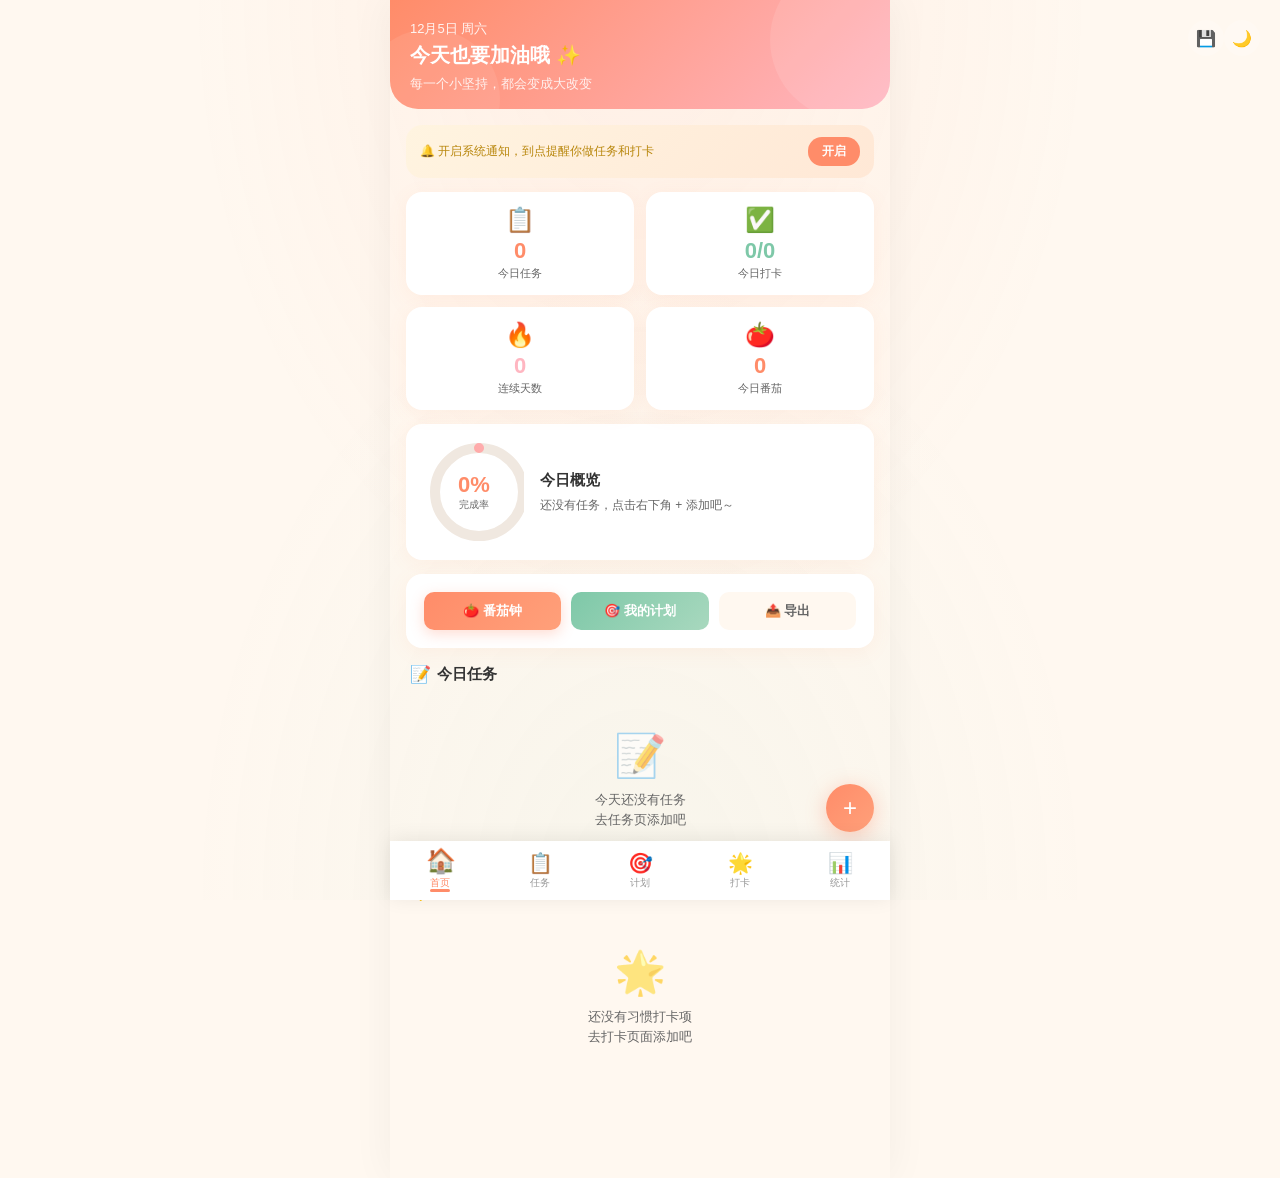
==== checkin/index.html @ 662415e3 "feat+fix: ?????????+showNotification????" ====
<!DOCTYPE html>
<html lang="zh-CN">
<head>
<meta charset="UTF-8">
<meta name="viewport" content="width=device-width, initial-scale=1.0, maximum-scale=1.0, user-scalable=no">
<meta name="apple-mobile-web-app-capable" content="yes">
<meta name="apple-mobile-web-app-status-bar-style" content="default">
<meta name="apple-mobile-web-app-title" content="每日打卡">
<title>每日打卡 · 遇见更好的自己</title>
<link rel="apple-touch-icon" href="[data-uri]">
<link rel="icon" type="image/png" href="[data-uri]">
<style>
:root{
  --bg:#FFF8F0;--bg-card:#FFFFFF;--primary:#FF8C69;--primary-light:#FFD4C4;
  --mint:#7EC8A8;--mint-light:#C8E6D4;--pink:#FFB6C1;--pink-light:#FFE4E8;
  --yellow:#FFD93D;--text:#333333;--text-light:#666666;--text-lighter:#999999;
  --border:#F0E8E0;--shadow:0 4px 20px rgba(255,140,105,0.08);
  --shadow-hover:0 8px 30px rgba(255,140,105,0.15);
  --radius:16px;--radius-sm:10px;--header-grad:linear-gradient(135deg,#FF8C69 0%,#FFB6C1 100%);
  --fab-grad:linear-gradient(135deg,#FF8C69 0%,#FFA07A 100%);
  --bg-overlay:rgba(0,0,0,0.4);
}
body.dark{
  --bg:#1A1A2E;--bg-card:#252540;--primary:#FF8C69;--primary-light:#5A3A2E;
  --mint:#7EC8A8;--mint-light:#2A4A3A;--pink:#FFB6C1;--pink-light:#4A2A35;
  --text:#E8E8F0;--text-light:#B0B0D0;--text-lighter:#8080A0;
  --border:#333355;--shadow:0 4px 20px rgba(0,0,0,0.3);
  --shadow-hover:0 8px 30px rgba(0,0,0,0.5);
  --header-grad:linear-gradient(135deg,#3D2B56 0%,#5C3D7A 100%);
  --fab-grad:linear-gradient(135deg,#FF8C69 0%,#E8654A 100%);
  --bg-overlay:rgba(0,0,0,0.6);
}
*{margin:0;padding:0;box-sizing:border-box;-webkit-tap-highlight-color:transparent}
html{scroll-behavior:smooth}
body{font-family:-apple-system,BlinkMacSystemFont,'Segoe UI','PingFang SC','Hiragino Sans GB','Microsoft YaHei',sans-serif;background:var(--bg);color:var(--text);min-height:100vh;padding-bottom:80px;overflow-x:hidden;transition:background .5s,color .5s}
body::before{content:'';position:fixed;top:0;left:0;right:0;bottom:0;background:radial-gradient(ellipse at top,rgba(255,140,105,0.08) 0%,transparent 50%),radial-gradient(ellipse at bottom,rgba(126,200,168,0.06) 0%,transparent 50%);pointer-events:none;z-index:0;transition:opacity .5s}
body.dark::before{opacity:0.3}
.header{padding:20px 20px 16px;background:var(--header-grad);color:white;border-radius:0 0 28px 28px;position:relative;overflow:hidden;transition:background .5s}
.header::before{content:'';position:absolute;top:-40px;right:-40px;width:160px;height:160px;background:rgba(255,255,255,0.1);border-radius:50%;animation:float 6s ease-in-out infinite}
.header::after{content:'';position:absolute;bottom:-60px;left:-30px;width:140px;height:140px;background:rgba(255,255,255,0.08);border-radius:50%;animation:float 8s ease-in-out infinite reverse}
@keyframes float{0%,100%{transform:translate(0,0)}50%{transform:translate(10px,-10px)}}
.header-date{font-size:13px;opacity:0.9;margin-bottom:4px;position:relative;z-index:1}
.header-title{font-size:20px;font-weight:700;margin-bottom:6px;position:relative;z-index:1;animation:slideInDown .5s ease}
.header-subtitle{font-size:13px;opacity:0.85;position:relative;z-index:1}
@keyframes slideInDown{from{opacity:0;transform:translateY(-10px)}to{opacity:1;transform:translateY(0)}}
.page{display:none;padding:16px;position:relative;z-index:1}
.page.active{display:block;animation:pageIn .4s cubic-bezier(0.34,1.56,0.64,1)}
@keyframes pageIn{from{opacity:0;transform:translateX(20px) scale(0.98)}to{opacity:1;transform:translateX(0) scale(1)}}
.card{background:var(--bg-card);border-radius:var(--radius);padding:18px;box-shadow:var(--shadow);margin-bottom:14px;transition:transform .3s cubic-bezier(0.34,1.56,0.64,1),box-shadow .3s,background .5s;animation:cardIn .5s ease backwards}
.card:hover{transform:translateY(-2px);box-shadow:var(--shadow-hover)}
@keyframes cardIn{from{opacity:0;transform:translateY(20px)}to{opacity:1;transform:translateY(0)}}
.stats-grid{display:grid;grid-template-columns:1fr 1fr;gap:12px;margin-bottom:14px}
.stat-card{background:var(--bg-card);border-radius:var(--radius);padding:14px;box-shadow:var(--shadow);text-align:center;transition:transform .3s cubic-bezier(0.34,1.56,0.64,1),background .5s;animation:cardIn .5s ease backwards;cursor:pointer}
.stat-card:nth-child(1){animation-delay:.05s}.stat-card:nth-child(2){animation-delay:.1s}
.stat-card:nth-child(3){animation-delay:.15s}.stat-card:nth-child(4){animation-delay:.2s}
.stat-card:active{transform:scale(0.95)}
.stat-card .icon{font-size:24px;margin-bottom:4px;animation:bounceIn .6s ease}
@keyframes bounceIn{0%{transform:scale(0)}50%{transform:scale(1.2)}100%{transform:scale(1)}}
.stat-card .value{font-size:22px;font-weight:700;color:var(--primary);font-variant-numeric:tabular-nums}
.stat-card .label{font-size:11px;color:var(--text-light);margin-top:2px}
.stat-card.mint .value{color:var(--mint)}
.stat-card.pink .value{color:var(--pink)}
.progress-section{display:flex;align-items:center;gap:16px}
.ring-container{position:relative;width:100px;height:100px;flex-shrink:0}
.ring-container svg{transform:rotate(-90deg)}
.ring-bg{fill:none;stroke:var(--border);stroke-width:10}
.ring-fill{fill:none;stroke:url(#ringGradient);stroke-width:10;stroke-linecap:round;transition:stroke-dashoffset 1s cubic-bezier(0.34,1.56,0.64,1)}
.ring-text{position:absolute;top:50%;left:50%;transform:translate(-50%,-50%);text-align:center}
.ring-text .pct{font-size:22px;font-weight:700;color:var(--primary);font-variant-numeric:tabular-nums}
.ring-text .pct-label{font-size:10px;color:var(--text-light)}
.progress-info h3{font-size:15px;margin-bottom:6px}
.progress-info p{font-size:12px;color:var(--text-light);line-height:1.5}
.section-title{font-size:15px;font-weight:600;margin:16px 4px 10px;display:flex;align-items:center;gap:6px;animation:slideInLeft .4s ease}
@keyframes slideInLeft{from{opacity:0;transform:translateX(-15px)}to{opacity:1;transform:translateX(0)}}
.section-title .emoji{font-size:17px}
.task-item{display:flex;align-items:center;gap:10px;padding:12px;background:var(--bg-card);border-radius:var(--radius-sm);margin-bottom:8px;box-shadow:0 2px 10px rgba(0,0,0,0.03);transition:transform .3s cubic-bezier(0.34,1.56,0.64,1),opacity .3s,background .5s;animation:taskIn .4s ease backwards;position:relative;overflow:hidden;touch-action:pan-y}
@keyframes taskIn{from{opacity:0;transform:translateX(-20px)}to{opacity:1;transform:translateX(0)}}
.task-item:active{transform:scale(0.98)}
.task-item.completed{opacity:0.55}
.task-item.completed .task-name{text-decoration:line-through}
.task-item.swiping{transition:none}
.checkbox{width:22px;height:22px;border:2px solid var(--text-lighter);border-radius:50%;flex-shrink:0;display:flex;align-items:center;justify-content:center;cursor:pointer;transition:all .3s cubic-bezier(0.34,1.56,0.64,1)}
.checkbox.checked{background:var(--mint);border-color:var(--mint);animation:pop .4s cubic-bezier(0.34,1.56,0.64,1)}
.checkbox.checked::after{content:'✓';color:white;font-size:13px;font-weight:700}
@keyframes pop{0%{transform:scale(1)}50%{transform:scale(1.4)}100%{transform:scale(1)}}
.task-content{flex:1;min-width:0}
.task-name{font-size:13px;font-weight:500;margin-bottom:2px;word-break:break-all}
.task-meta{font-size:10px;color:var(--text-light);display:flex;gap:6px;align-items:center;flex-wrap:wrap}
.priority-tag{font-size:9px;padding:1px 5px;border-radius:4px;font-weight:600}
.priority-high{background:#FFE4E4;color:#E74C3C}.priority-mid{background:#FFF4E0;color:#F39C12}.priority-low{background:#E8F5E9;color:#27AE60}
.task-actions{display:flex;gap:4px;flex-shrink:0}
.task-btn{width:28px;height:28px;border:none;background:transparent;color:var(--text-lighter);font-size:14px;cursor:pointer;border-radius:50%;display:flex;align-items:center;justify-content:center;transition:all .2s}
.task-btn:active{background:var(--primary-light);color:var(--primary);transform:scale(0.9)}
.task-btn.timer-active{color:var(--primary);animation:pulse 1s infinite}
@keyframes pulse{0%,100%{opacity:1;transform:scale(1)}50%{opacity:.6;transform:scale(1.1)}}
.habit-grid{display:grid;grid-template-columns:repeat(2,1fr);gap:10px}
.habit-card{background:var(--bg-card);border-radius:var(--radius);padding:14px 10px;text-align:center;box-shadow:var(--shadow);cursor:pointer;transition:all .3s cubic-bezier(0.34,1.56,0.64,1);position:relative;animation:cardIn .4s ease backwards;overflow:hidden}
.habit-card:active{transform:scale(0.94)}
.habit-card.checked{background:linear-gradient(135deg,var(--mint-light) 0%,rgba(232,248,240,0.5) 100%)}
.habit-card.checked .habit-icon{animation:bounce .5s cubic-bezier(0.34,1.56,0.64,1)}
@keyframes bounce{0%,100%{transform:translateY(0)}50%{transform:translateY(-8px)}}
.habit-icon{font-size:28px;margin-bottom:4px;transition:transform .3s}
.habit-name{font-size:12px;font-weight:600;margin-bottom:3px}
.habit-streak{font-size:10px;color:var(--mint);font-weight:600}
.habit-streak.fire{color:#FF6B35}
.habit-delete-btn{position:absolute;top:5px;right:5px;width:18px;height:18px;border:none;background:rgba(0,0,0,0.05);color:var(--text-light);font-size:11px;border-radius:50%;cursor:pointer;display:flex;align-items:center;justify-content:center;opacity:0;transition:opacity .2s}
.habit-card:active .habit-delete-btn{opacity:1}
.empty-state{text-align:center;padding:36px 16px;color:var(--text-light);animation:fadeIn .5s ease}
@keyframes fadeIn{from{opacity:0}to{opacity:1}}
.empty-state .emoji{font-size:42px;margin-bottom:10px;opacity:.6;animation:float 3s ease-in-out infinite}
.empty-state p{font-size:13px;line-height:1.5}
.bottom-nav{position:fixed;bottom:0;left:0;right:0;background:var(--bg-card);backdrop-filter:blur(20px);-webkit-backdrop-filter:blur(20px);display:flex;justify-content:space-around;padding:6px 0 calc(6px + env(safe-area-inset-bottom));box-shadow:0 -2px 20px rgba(0,0,0,0.08);z-index:100;transition:background .5s}
.nav-item{display:flex;flex-direction:column;align-items:center;gap:1px;padding:4px 8px;cursor:pointer;color:var(--text-lighter);transition:all .3s cubic-bezier(0.34,1.56,0.64,1);border:none;background:transparent;font-size:10px;position:relative}
.nav-item .nav-icon{font-size:20px;transition:transform .3s}
.nav-item.active{color:var(--primary)}
.nav-item.active .nav-icon{transform:scale(1.2) translateY(-2px)}
.nav-item.active::after{content:'';position:absolute;bottom:2px;left:50%;transform:translateX(-50%);width:20px;height:3px;background:var(--primary);border-radius:2px;animation:navIndicator .3s cubic-bezier(0.34,1.56,0.64,1)}
@keyframes navIndicator{from{width:0;opacity:0}to{width:20px;opacity:1}}
.fab{position:fixed;bottom:calc(68px + env(safe-area-inset-bottom));right:16px;width:48px;height:48px;border-radius:50%;background:var(--fab-grad);color:white;border:none;font-size:24px;box-shadow:0 4px 20px rgba(255,140,105,0.4);cursor:pointer;z-index:99;display:flex;align-items:center;justify-content:center;transition:transform .3s cubic-bezier(0.34,1.56,0.64,1);animation:fabIn .5s cubic-bezier(0.34,1.56,0.64,1)}
@keyframes fabIn{from{opacity:0;transform:scale(0) rotate(-180deg)}to{opacity:1;transform:scale(1) rotate(0)}}
.fab:active{transform:scale(0.9) rotate(90deg)}
.fab.spin{animation:spin .6s ease}
@keyframes spin{from{transform:rotate(0)}to{transform:rotate(360deg)}}
.modal-overlay{position:fixed;top:0;left:0;right:0;bottom:0;background:var(--bg-overlay);backdrop-filter:blur(4px);-webkit-backdrop-filter:blur(4px);z-index:500;display:none;align-items:flex-end;justify-content:center;opacity:0;transition:opacity .3s}
.modal-overlay.show{display:flex;opacity:1}
.modal{background:var(--bg-card);border-radius:24px 24px 0 0;width:100%;max-width:500px;padding:20px 16px calc(16px + env(safe-area-inset-bottom));transform:translateY(100%);transition:transform .4s cubic-bezier(0.34,1.56,0.64,1);max-height:88vh;overflow-y:auto}
.modal-overlay.show .modal{transform:translateY(0)}
.modal-handle{width:36px;height:4px;background:var(--text-lighter);border-radius:2px;margin:0 auto 14px}
.modal h2{font-size:17px;margin-bottom:14px;text-align:center}
.form-group{margin-bottom:12px}
.form-group label{display:block;font-size:12px;font-weight:600;margin-bottom:5px;color:var(--text)}
.form-group input,.form-group textarea,.form-group select{width:100%;padding:10px 12px;border:1.5px solid var(--border);border-radius:var(--radius-sm);font-size:13px;font-family:inherit;background:var(--bg);color:var(--text);outline:none;transition:border-color .3s,box-shadow .3s}
.form-group input:focus,.form-group textarea:focus{border-color:var(--primary);box-shadow:0 0 0 3px rgba(255,140,105,0.15)}
.form-group textarea{resize:none;min-height:50px}
.priority-selector{display:flex;gap:6px}
.priority-option{flex:1;padding:8px;text-align:center;border:1.5px solid var(--border);border-radius:var(--radius-sm);font-size:12px;cursor:pointer;background:var(--bg);transition:all .3s}
.priority-option.selected{border-color:currentColor;font-weight:600;transform:scale(1.02)}
.priority-option.high.selected{background:#FFE4E4;color:#E74C3C}.priority-option.mid.selected{background:#FFF4E0;color:#F39C12}.priority-option.low.selected{background:#E8F5E9;color:#27AE60}
.emoji-picker{display:flex;flex-wrap:wrap;gap:5px}
.emoji-option{width:34px;height:34px;display:flex;align-items:center;justify-content:center;font-size:18px;border:1.5px solid var(--border);border-radius:var(--radius-sm);cursor:pointer;background:var(--bg);transition:all .2s}
.emoji-option.selected{border-color:var(--primary);background:var(--primary-light);transform:scale(1.15)}
.btn-group{display:flex;gap:8px;margin-top:16px}
.btn{flex:1;padding:12px;border:none;border-radius:var(--radius-sm);font-size:14px;font-weight:600;cursor:pointer;font-family:inherit;transition:all .3s cubic-bezier(0.34,1.56,0.64,1)}
.btn-primary{background:var(--fab-grad);color:white;box-shadow:0 4px 14px rgba(255,140,105,0.3)}
.btn-primary:active{transform:scale(0.96)}
.btn-secondary{background:var(--bg);color:var(--text-light)}
.btn-mint{background:linear-gradient(135deg,var(--mint) 0%,#A8D8BE 100%);color:white}
.chart-card{margin-bottom:12px}
.chart-title{font-size:13px;font-weight:600;margin-bottom:12px}
.bar-chart{display:flex;align-items:flex-end;justify-content:space-between;height:120px;gap:4px;padding:0 2px}
.bar-item{flex:1;display:flex;flex-direction:column;align-items:center;gap:4px;height:100%;justify-content:flex-end}
.bar{width:100%;max-width:24px;background:linear-gradient(180deg,var(--primary) 0%,var(--primary-light) 100%);border-radius:5px 5px 0 0;transition:height .8s cubic-bezier(0.34,1.56,0.64,1);min-height:3px}
.bar.mint{background:linear-gradient(180deg,var(--mint) 0%,var(--mint-light) 100%)}
.bar-value{font-size:9px;color:var(--text-light);font-weight:600}
.bar-label{font-size:9px;color:var(--text-light)}
.heatmap{display:grid;grid-template-columns:repeat(7,1fr);gap:3px}
.heatmap-cell{aspect-ratio:1;border-radius:3px;background:var(--border);transition:transform .2s}
.heatmap-cell:hover{transform:scale(1.2)}
.heatmap-cell.level-1{background:var(--primary-light)}.heatmap-cell.level-2{background:#FFB89C}.heatmap-cell.level-3{background:var(--primary)}.heatmap-cell.level-4{background:#E66B45}
.tab-switcher{display:flex;background:var(--bg);border-radius:var(--radius-sm);padding:3px;margin-bottom:12px}
.tab-btn{flex:1;padding:7px;border:none;background:transparent;font-size:12px;font-weight:600;color:var(--text-light);cursor:pointer;border-radius:7px;font-family:inherit;transition:all .3s}
.tab-btn.active{background:var(--bg-card);color:var(--primary);box-shadow:0 2px 8px rgba(0,0,0,0.06);transform:scale(1.02)}
.celebration{position:fixed;top:50%;left:50%;transform:translate(-50%,-50%);font-size:80px;z-index:300;pointer-events:none;animation:celebrate 1.2s cubic-bezier(0.34,1.56,0.64,1)}
@keyframes celebrate{0%{opacity:0;transform:translate(-50%,-50%) scale(0.3) rotate(-20deg)}30%{opacity:1;transform:translate(-50%,-50%) scale(1.3) rotate(10deg)}60%{transform:translate(-50%,-50%) scale(1) rotate(-5deg)}100%{opacity:0;transform:translate(-50%,-80%) scale(0.8)}}
.confetti{position:fixed;width:10px;height:10px;z-index:299;pointer-events:none;animation:confettiFall 1.5s ease-out forwards}
@keyframes confettiFall{0%{opacity:1;transform:translateY(0) rotate(0)}100%{opacity:0;transform:translateY(100vh) rotate(720deg)}}
.date-nav{display:flex;align-items:center;justify-content:space-between;margin-bottom:12px}
.date-nav button{width:32px;height:32px;border:none;background:var(--bg-card);border-radius:50%;font-size:16px;cursor:pointer;box-shadow:var(--shadow);display:flex;align-items:center;justify-content:center;color:var(--text);transition:transform .2s}
.date-nav button:active{transform:scale(0.9)}
.date-nav .current-date{font-size:14px;font-weight:600;cursor:pointer;padding:7px 14px;background:var(--bg-card);border-radius:18px;box-shadow:var(--shadow);transition:transform .2s}
.date-nav .current-date:active{transform:scale(0.95)}
.plan-card{background:var(--bg-card);border-radius:var(--radius);padding:14px;box-shadow:var(--shadow);margin-bottom:10px;position:relative;overflow:hidden;transition:transform .3s,background .5s;animation:cardIn .4s ease backwards}
.plan-card:active{transform:scale(0.98)}
.plan-card::before{content:'';position:absolute;top:0;left:0;width:4px;height:100%;background:var(--primary)}
.plan-card.weekly::before{background:var(--mint)}.plan-card.monthly::before{background:var(--pink)}
.plan-card.completed{opacity:.85;background:linear-gradient(135deg,#F0F9F0,#E8F5E9)}
.plan-card.completed::before{background:#7EC8A8}
.plan-card.completed .plan-title{color:#2E7D32}
.plan-header{display:flex;justify-content:space-between;align-items:flex-start;margin-bottom:8px}
.plan-title{font-size:14px;font-weight:600;flex:1}
.plan-type-tag{font-size:10px;padding:2px 8px;border-radius:10px;font-weight:600;flex-shrink:0;margin-left:8px}
.plan-type-tag.weekly{background:var(--mint-light);color:var(--mint)}.plan-type-tag.monthly{background:var(--pink-light);color:#E88A9A}
.plan-progress-bar{height:8px;background:var(--border);border-radius:4px;overflow:hidden;margin:6px 0}
.plan-progress-fill{height:100%;border-radius:4px;transition:width 1s cubic-bezier(0.34,1.56,0.64,1)}
.plan-progress-fill.weekly{background:linear-gradient(90deg,var(--mint),#A8D8BE)}.plan-progress-fill.monthly{background:linear-gradient(90deg,var(--pink),#FFC8D4)}.plan-progress-fill.pomo{background:linear-gradient(90deg,var(--primary),var(--primary-light))}
.plan-meta{display:flex;justify-content:space-between;font-size:11px;color:var(--text-light);margin-top:4px;flex-wrap:wrap;gap:4px}
.plan-status{font-size:11px;font-weight:600;padding:2px 8px;border-radius:8px}
.plan-status.on-track{background:#E8F5E9;color:#27AE60}.plan-status.behind{background:#FFF4E0;color:#F39C12}.plan-status.urgent{background:#FFE4E4;color:#E74C3C}.plan-status.done{background:var(--mint-light);color:var(--mint)}
.plan-delete{position:absolute;top:10px;right:10px;width:22px;height:22px;border:none;background:transparent;color:var(--text-lighter);font-size:16px;cursor:pointer;border-radius:50%}
.pomodoro-overlay{position:fixed;top:0;left:0;right:0;bottom:0;z-index:250;display:none;flex-direction:column;overflow-y:auto;animation:fadeIn .3s;background:var(--bg)}
.pomodoro-overlay.show{display:flex}
.pomodoro-overlay.immersive{background:#0a0a1a !important}
.pomodoro-overlay.immersive .pomo-body,.pomodoro-overlay.immersive .pomo-controls{display:none !important}
.pomodoro-overlay.immersive .pomo-header{flex:1;display:flex;flex-direction:column;align-items:center;justify-content:center;border-radius:0}
.pomodoro-overlay.immersive .pomo-timer{font-size:120px;animation:breathe 4s ease-in-out infinite}
@keyframes breathe{0%,100%{text-shadow:0 0 20px rgba(255,255,255,0.3)}50%{text-shadow:0 0 60px rgba(255,255,255,0.6)}}
.pomo-header{padding:20px;text-align:center;color:white;position:relative;transition:background .5s;background:linear-gradient(135deg,#FF8C69 0%,#FFB6C1 100%)}
.pomo-header.focus{background:linear-gradient(135deg,#FF8C69 0%,#FF6B6B 100%)}
.pomo-header.short_break{background:linear-gradient(135deg,#7EC8A8 0%,#5BA888 100%)}
.pomo-header.long_break{background:linear-gradient(135deg,#6C9BD1 0%,#4A7BB5 100%)}
.pomo-close{position:absolute;top:16px;right:16px;width:36px;height:36px;border:none;background:rgba(255,255,255,0.2);color:white;font-size:18px;border-radius:50%;cursor:pointer;display:flex;align-items:center;justify-content:center;transition:transform .2s}
.pomo-close:active{transform:scale(0.9)}
.pomo-immersive-btn{position:absolute;top:16px;left:16px;width:36px;height:36px;border:none;background:rgba(255,255,255,0.2);color:white;font-size:16px;border-radius:50%;cursor:pointer;display:flex;align-items:center;justify-content:center}
.pomo-phase-label{font-size:14px;opacity:0.9;margin-bottom:4px;margin-top:8px}
.pomo-timer{font-size:64px;font-weight:700;font-variant-numeric:tabular-nums;letter-spacing:2px;line-height:1.1}
.pomo-task{font-size:13px;opacity:0.85;margin-top:6px;min-height:18px}
.pomo-cycle-info{font-size:11px;opacity:0.7;margin-top:4px}
.pomo-body{flex:1;background:var(--bg);padding:16px;overflow-y:auto;transition:background .5s}
.pomo-section{margin-bottom:16px}
.pomo-section-title{font-size:13px;font-weight:600;margin-bottom:8px;display:flex;align-items:center;gap:6px}
.pomo-linked-card{background:var(--bg-card);border-radius:var(--radius-sm);padding:12px;display:flex;align-items:center;gap:10px;box-shadow:var(--shadow);margin-bottom:8px;cursor:pointer;transition:transform .2s}
.pomo-linked-card:active{transform:scale(0.98)}
.pomo-linked-icon{font-size:24px}.pomo-linked-info{flex:1;min-width:0}
.pomo-linked-name{font-size:13px;font-weight:600;white-space:nowrap;overflow:hidden;text-overflow:ellipsis}
.pomo-linked-meta{font-size:11px;color:var(--text-light)}
.pomo-change-btn{font-size:11px;color:var(--primary);background:none;border:none;cursor:pointer;font-weight:600}
.pomo-queue-item{background:var(--bg-card);border-radius:var(--radius-sm);padding:10px 12px;margin-bottom:6px;display:flex;align-items:center;gap:10px;box-shadow:0 2px 8px rgba(0,0,0,0.03);transition:transform .2s}
.pomo-queue-item.active{border:2px solid var(--primary);padding:8px 10px}
.pomo-queue-item.done{opacity:0.5}
.pomo-queue-name{flex:1;font-size:13px;font-weight:500;min-width:0;white-space:nowrap;overflow:hidden;text-overflow:ellipsis}
.pomo-queue-progress{font-size:10px;color:var(--text-light);flex-shrink:0}
.pomo-queue-start{width:30px;height:30px;border:none;border-radius:50%;background:var(--primary);color:white;font-size:14px;cursor:pointer;flex-shrink:0;display:flex;align-items:center;justify-content:center;transition:transform .2s}
.pomo-queue-start:active{transform:scale(0.9)}
.pomo-queue-del{width:24px;height:24px;border:none;background:transparent;color:var(--text-lighter);font-size:14px;cursor:pointer;flex-shrink:0}
.pomo-records-item{background:var(--bg-card);border-radius:var(--radius-sm);padding:8px 12px;margin-bottom:4px;display:flex;align-items:center;gap:8px;font-size:12px;animation:cardIn .3s ease}
.pomo-records-time{color:var(--text-light);flex-shrink:0;font-size:11px}
.pomo-records-name{flex:1;min-width:0;white-space:nowrap;overflow:hidden;text-overflow:ellipsis}
.pomo-records-dur{color:var(--primary);font-weight:600;flex-shrink:0;font-size:11px}
.pomo-controls{display:flex;gap:12px;align-items:center;justify-content:center;padding:16px;background:var(--bg);transition:background .5s}
.pomo-btn{width:52px;height:52px;border-radius:50%;border:none;font-size:20px;cursor:pointer;display:flex;align-items:center;justify-content:center;transition:transform .3s cubic-bezier(0.34,1.56,0.64,1);background:var(--bg-card);color:var(--text);box-shadow:var(--shadow)}
.pomo-btn:active{transform:scale(0.9)}
.pomo-btn.play{background:var(--fab-grad);color:white;width:64px;height:64px;font-size:26px;box-shadow:0 4px 16px rgba(255,140,105,0.4)}
.pomo-duration-row{display:flex;gap:8px;justify-content:center;margin-bottom:12px;flex-wrap:wrap}
.pomo-dur-btn{padding:6px 14px;border:1.5px solid var(--border);border-radius:16px;background:var(--bg-card);font-size:12px;cursor:pointer;color:var(--text-light);font-family:inherit;transition:all .2s}
.pomo-dur-btn.active{border-color:var(--primary);color:var(--primary);font-weight:600;background:var(--primary-light)}
.timer-bar{position:fixed;top:0;left:0;right:0;background:linear-gradient(90deg,var(--primary),var(--pink));color:white;padding:8px 16px;font-size:13px;font-weight:600;z-index:150;display:none;align-items:center;justify-content:space-between;animation:slideDown .3s}
.timer-bar.show{display:flex}
@keyframes slideDown{from{transform:translateY(-100%)}to{transform:translateY(0)}}
.timer-bar .timer-time{font-variant-numeric:tabular-nums}
.timer-bar .timer-actions{display:flex;gap:8px}
.timer-bar button{background:rgba(255,255,255,0.25);border:none;color:white;padding:4px 10px;border-radius:12px;font-size:11px;cursor:pointer;font-family:inherit}
.permission-banner{background:linear-gradient(135deg,#FFF4E0,#FFE8D6);border-radius:var(--radius);padding:12px 14px;margin-bottom:14px;display:flex;align-items:center;gap:10px;animation:cardIn .4s ease}
.permission-banner .msg{flex:1;font-size:12px;color:#B8860B}
.permission-banner button{background:var(--primary);color:white;border:none;padding:6px 14px;border-radius:14px;font-size:12px;cursor:pointer;font-family:inherit;font-weight:600;flex-shrink:0}
.link-select-item{display:flex;align-items:center;gap:10px;padding:10px;border-radius:var(--radius-sm);cursor:pointer;transition:background .2s;margin-bottom:4px}
.link-select-item:active{background:var(--bg)}
.link-select-item.selected{background:var(--primary-light)}
.link-select-icon{font-size:22px;flex-shrink:0}
.link-select-info{flex:1;min-width:0}
.link-select-name{font-size:13px;font-weight:500;white-space:nowrap;overflow:hidden;text-overflow:ellipsis}
.link-select-meta{font-size:11px;color:var(--text-light)}
.pull-refresh{position:absolute;top:0;left:50%;transform:translateX(-50%);width:40px;height:40px;display:flex;align-items:center;justify-content:center;font-size:20px;opacity:0;transition:opacity .3s;z-index:50}
.pull-refresh.show{opacity:1;animation:spin 1s linear infinite}
.long-press-menu{position:fixed;background:var(--bg-card);border-radius:12px;box-shadow:0 8px 30px rgba(0,0,0,0.2);padding:6px;z-index:300;min-width:140px;animation:popIn .2s cubic-bezier(0.34,1.56,0.64,1)}
@keyframes popIn{from{opacity:0;transform:scale(0.8)}to{opacity:1;transform:scale(1)}}
.long-press-menu button{display:block;width:100%;text-align:left;padding:8px 12px;border:none;background:transparent;color:var(--text);font-size:13px;cursor:pointer;border-radius:8px;font-family:inherit;transition:background .2s}
.long-press-menu button:active{background:var(--primary-light)}
.export-checklist{display:flex;flex-direction:column;gap:8px}
.export-checklist label{display:flex;align-items:center;gap:10px;padding:10px 12px;background:var(--bg);border-radius:var(--radius-sm);cursor:pointer;font-size:13px;transition:background .2s}
.export-checklist label:active{background:var(--primary-light)}
.export-checklist input[type=checkbox]{width:18px;height:18px;accent-color:var(--primary)}
.export-preview{background:var(--bg);border-radius:var(--radius-sm);padding:12px;max-height:200px;overflow-y:auto;font-size:11px;color:var(--text-light);white-space:pre-wrap;word-break:break-all;font-family:monospace}
.theme-toggle{position:absolute;top:20px;right:20px;width:36px;height:36px;border:none;background:rgba(255,255,255,0.2);color:white;font-size:16px;border-radius:50%;cursor:pointer;display:flex;align-items:center;justify-content:center;z-index:2;transition:transform .3s}
.theme-toggle:active{transform:scale(0.9) rotate(180deg)}
.toast{position:fixed;bottom:100px;left:50%;transform:translateX(-50%);background:var(--bg-card);color:var(--text);padding:10px 20px;border-radius:20px;box-shadow:0 4px 20px rgba(0,0,0,0.15);font-size:13px;z-index:400;animation:toastIn .3s cubic-bezier(0.34,1.56,0.64,1),toastOut .3s ease 1.7s forwards}
@keyframes toastIn{from{opacity:0;transform:translateX(-50%) translateY(20px)}to{opacity:1;transform:translateX(-50%) translateY(0)}}
@keyframes toastOut{to{opacity:0;transform:translateX(-50%) translateY(-10px)}}
@media(min-width:500px){
  body{max-width:500px;margin:0 auto;box-shadow:0 0 40px rgba(0,0,0,0.05)}
  .bottom-nav{max-width:500px;left:50%;transform:translateX(-50%)}
  .fab{right:calc(50% - 234px)}
}

/* ============ 模板功能样式 ============ */
.template-entry-bar {
  display: flex;
  gap: 8px;
  margin-bottom: 12px;
  padding: 0 4px;
}
.template-entry-btn {
  flex: 1;
  padding: 10px 16px;
  background: linear-gradient(135deg, #667eea 0%, #764ba2 100%);
  color: white;
  border: none;
  border-radius: 12px;
  font-size: 14px;
  font-weight: 600;
  cursor: pointer;
  transition: all 0.2s;
  box-shadow: 0 4px 12px rgba(102, 126, 234, 0.3);
}
.template-entry-btn:active {
  transform: scale(0.97);
  box-shadow: 0 2px 6px rgba(102, 126, 234, 0.3);
}
.template-list {
  max-height: 50vh;
  overflow-y: auto;
}
.template-cats {
  display: flex;
  gap: 6px;
  flex-wrap: wrap;
  margin-bottom: 12px;
  padding-bottom: 12px;
  border-bottom: 1px solid var(--border);
}
.template-cat-btn {
  padding: 6px 14px;
  background: var(--bg-secondary);
  border: 1px solid var(--border);
  border-radius: 20px;
  font-size: 12px;
  color: var(--text);
  cursor: pointer;
  transition: all 0.2s;
}
.template-cat-btn.active {
  background: var(--primary);
  color: white;
  border-color: var(--primary);
}
.template-card {
  display: flex;
  align-items: center;
  gap: 12px;
  padding: 12px;
  background: var(--bg-card);
  border: 1px solid var(--border);
  border-radius: 12px;
  margin-bottom: 8px;
  animation: slideUp 0.3s ease both;
  transition: all 0.2s;
}
.template-card:active {
  transform: scale(0.98);
  border-color: var(--primary);
}
.template-icon {
  font-size: 28px;
  width: 44px;
  height: 44px;
  display: flex;
  align-items: center;
  justify-content: center;
  background: var(--bg-secondary);
  border-radius: 10px;
  flex-shrink: 0;
}
.template-info {
  flex: 1;
  min-width: 0;
}
.template-name {
  font-size: 14px;
  font-weight: 600;
  color: var(--text);
  margin-bottom: 4px;
  white-space: nowrap;
  overflow: hidden;
  text-overflow: ellipsis;
}
.template-meta {
  font-size: 11px;
  color: var(--text-light);
  display: flex;
  gap: 6px;
  flex-wrap: wrap;
  align-items: center;
}
.template-cat-tag {
  background: var(--bg-secondary);
  padding: 2px 8px;
  border-radius: 10px;
  font-size: 10px;
}
.template-actions {
  display: flex;
  gap: 4px;
  flex-shrink: 0;
}
.template-apply-btn, .template-edit-btn, .template-del-btn {
  width: 32px;
  height: 32px;
  border: none;
  border-radius: 8px;
  font-size: 14px;
  cursor: pointer;
  display: flex;
  align-items: center;
  justify-content: center;
  transition: all 0.2s;
}
.template-apply-btn {
  background: #e8f5e9;
  color: #2e7d32;
}
.template-apply-btn:active {
  background: #c8e6c9;
}
.template-edit-btn {
  background: #fff3e0;
  color: #e65100;
}
.template-edit-btn:active {
  background: #ffe0b2;
}
.template-del-btn {
  background: #ffebee;
  color: #c62828;
}
.template-del-btn:active {
  background: #ffcdd2;
}
.template-picker-modal {
  max-width: 420px;
}
.modal-template-hint {
  padding: 0 20px 12px;
}
.btn-template-quick {
  width: 100%;
  padding: 10px;
  background: linear-gradient(135deg, #f093fb 0%, #f5576c 100%);
  color: white;
  border: none;
  border-radius: 10px;
  font-size: 13px;
  font-weight: 600;
  cursor: pointer;
  transition: all 0.2s;
}
.btn-template-quick:active {
  transform: scale(0.98);
}
.tpl-field {
  display: none;
}
@keyframes slideUp {
  from { opacity: 0; transform: translateY(10px); }
  to { opacity: 1; transform: translateY(0); }
}


/* 模板类型切换 */
.tpl-type-switcher {
  display: flex;
  gap: 8px;
}
.tpl-type-btn {
  flex: 1;
  padding: 10px;
  background: var(--bg-secondary);
  border: 2px solid var(--border);
  border-radius: 10px;
  font-size: 13px;
  font-weight: 600;
  color: var(--text);
  cursor: pointer;
  transition: all 0.2s;
}
.tpl-type-btn.active {
  background: linear-gradient(135deg, #667eea 0%, #764ba2 100%);
  color: white;
  border-color: transparent;
  box-shadow: 0 4px 12px rgba(102, 126, 234, 0.3);
}
.tpl-type-btn:active {
  transform: scale(0.97);
}

/* 模板预览 */
.tpl-preview-section {
  margin-top: 16px;
  padding-top: 16px;
  border-top: 1px solid var(--border);
}
.tpl-preview-title {
  font-size: 13px;
  font-weight: 600;
  color: var(--text);
  margin-bottom: 10px;
}
.tpl-preview-card {
  background: var(--bg-card);
  border: 1px solid var(--border);
  border-radius: 12px;
  padding: 14px;
  min-height: 60px;
  display: flex;
  align-items: center;
  gap: 12px;
}
.tpl-preview-icon {
  font-size: 32px;
  width: 48px;
  height: 48px;
  display: flex;
  align-items: center;
  justify-content: center;
  background: var(--bg-secondary);
  border-radius: 10px;
  flex-shrink: 0;
}
.tpl-preview-info {
  flex: 1;
  min-width: 0;
}
.tpl-preview-name {
  font-size: 14px;
  font-weight: 600;
  color: var(--text);
  margin-bottom: 4px;
}
.tpl-preview-meta {
  font-size: 11px;
  color: var(--text-light);
  display: flex;
  gap: 6px;
  flex-wrap: wrap;
}
.tpl-preview-tag {
  background: var(--bg-secondary);
  padding: 2px 8px;
  border-radius: 10px;
}

</style>
</head>
<body>

<button class="theme-toggle" id="themeToggle" onclick="toggleTheme()" title="切换主题">🌙</button>
<button class="theme-toggle" onclick="openDataManager()" title="数据管理" style="right:56px">💾</button>

<div class="timer-bar" id="timerBar">
  <span id="timerBarLabel">⏱ 计时中</span>
  <span class="timer-time" id="timerBarTime">00:00</span>
  <span class="timer-actions">
    <button onclick="toggleTimer()">暂停</button>
    <button onclick="stopTimer()">结束</button>
  </span>
</div>

<div class="header">
  <div class="header-date" id="headerDate"></div>
  <div class="header-title" id="headerTitle">今天也要加油哦 ✨</div>
  <div class="header-subtitle" id="headerSubtitle">每一个小坚持，都会变成大改变</div>
</div>

<div class="pull-refresh" id="pullRefresh">🔄</div>

<!-- 首页 -->
<div class="page active" id="page-home">
  <div id="permissionBanner"></div>
  <div class="stats-grid">
    <div class="stat-card" onclick="switchPage('tasks',document.querySelectorAll('.nav-item')[1])"><div class="icon">📋</div><div class="value" id="statTasks">0/0</div><div class="label">今日任务</div></div>
    <div class="stat-card mint" onclick="switchPage('habits',document.querySelectorAll('.nav-item')[3])"><div class="icon">✅</div><div class="value" id="statCheckins">0/0</div><div class="label">今日打卡</div></div>
    <div class="stat-card pink"><div class="icon">🔥</div><div class="value" id="statStreak">0</div><div class="label">连续天数</div></div>
    <div class="stat-card" onclick="openPomodoro()"><div class="icon">🍅</div><div class="value" id="statPomo">0</div><div class="label">今日番茄</div></div>
  </div>
  <div class="card">
    <div class="progress-section">
      <div class="ring-container">
        <svg width="100" height="100" viewBox="0 0 100 100">
          <defs><linearGradient id="ringGradient" x1="0%" y1="0%" x2="100%" y2="100%"><stop offset="0%" style="stop-color:#FF8C69"/><stop offset="100%" style="stop-color:#FFB6C1"/></linearGradient></defs>
          <circle class="ring-bg" cx="50" cy="55" r="44"/>
          <circle class="ring-fill" id="ringFill" cx="50" cy="55" r="44" stroke-dasharray="276.5" stroke-dashoffset="276.5"/>
        </svg>
        <div class="ring-text"><div class="pct" id="ringPct">0%</div><div class="pct-label">完成率</div></div>
      </div>
      <div class="progress-info">
        <h3>今日概览</h3>
        <p id="progressDesc">还没有任务，点击右下角 + 添加吧～</p>
      </div>
    </div>
  </div>
  <div class="card" style="display:flex;gap:10px;">
    <button class="btn btn-primary" style="flex:1;padding:10px;font-size:13px;" onclick="openPomodoro()">🍅 番茄钟</button>
    <button class="btn btn-mint" style="flex:1;padding:10px;font-size:13px;" onclick="switchPage('plans',document.querySelectorAll('.nav-item')[2])">🎯 我的计划</button>
    <button class="btn btn-secondary" style="flex:1;padding:10px;font-size:13px;" onclick="openExportModal()">📤 导出</button>
  </div>
  <div class="section-title"><span class="emoji">📝</span>今日任务</div>
  <div id="homeTasks"></div>
  <div class="section-title"><span class="emoji">🌟</span>今日打卡</div>
  <div id="homeHabits"></div>
</div>

<!-- 任务页 -->
<div class="page" id="page-tasks">
  <div class="date-nav">
    <button onclick="changeDate(-1)">‹</button>
    <div class="current-date" id="tasksDate" onclick="resetDate()">今天</div>
    <button onclick="changeDate(1)">›</button>
  </div>
  <div class="template-entry-bar"><button class="template-entry-btn" onclick="openTemplatePicker('task')">📋 从模板添加任务</button></div>
  <div id="tasksList"></div>
</div>

<!-- 计划页 -->
<div class="page" id="page-plans">
  <div class="tab-switcher">
    <button class="tab-btn active" onclick="switchPlanTab('all',this)">全部</button>
    <button class="tab-btn" onclick="switchPlanTab('weekly',this)">周计划</button>
    <button class="tab-btn" onclick="switchPlanTab('monthly',this)">月计划</button>
  </div>
  <div class="template-entry-bar"><button class="template-entry-btn" onclick="openTemplatePicker('plan')">📋 从模板添加计划</button></div>
  <div id="plansList"></div>
</div>

<!-- 打卡页 -->
<div class="page" id="page-habits">
  <div class="card" style="text-align:center;background:linear-gradient(135deg,#FFF0E8 0%,#FFE4E8 100%)">
    <div style="font-size:32px;margin-bottom:6px">🌱</div>
    <div style="font-size:14px;font-weight:600;margin-bottom:3px">习惯的力量</div>
    <div style="font-size:11px;color:var(--text-light)">每天进步一点点，遇见更好的自己</div>
  </div>
  <div class="section-title"><span class="emoji">⭐</span>我的习惯</div>
  <div class="template-entry-bar"><button class="template-entry-btn" onclick="openTemplatePicker('habit')">📋 从模板添加习惯</button></div>
  <div class="habit-grid" id="habitsGrid"></div>
</div>

<!-- 统计页 -->
<div class="page" id="page-stats">
  <div class="tab-switcher">
    <button class="tab-btn active" onclick="switchStatsTab('week',this)">本周</button>
    <button class="tab-btn" onclick="switchStatsTab('month',this)">本月</button>
  </div>
  <div class="card chart-card"><div class="chart-title">📊 任务完成趋势</div><div class="bar-chart" id="taskChart"></div></div>
  <div class="card chart-card"><div class="chart-title">✅ 打卡完成趋势</div><div class="bar-chart" id="habitChart"></div></div>
  <div class="card chart-card">
    <div class="chart-title">🔥 打卡热力图（近28天）</div>
    <div class="heatmap" id="heatmap"></div>
  </div>
  <div class="card">
    <div class="chart-title">📈 数据总览</div>
    <div style="display:grid;grid-template-columns:1fr 1fr;gap:10px">
      <div style="text-align:center;padding:8px"><div style="font-size:22px;font-weight:700;color:var(--primary)" id="totalTasksDone">0</div><div style="font-size:10px;color:var(--text-light)">累计完成任务</div></div>
      <div style="text-align:center;padding:8px"><div style="font-size:22px;font-weight:700;color:var(--mint)" id="totalCheckins">0</div><div style="font-size:10px;color:var(--text-light)">累计打卡次数</div></div>
      <div style="text-align:center;padding:8px"><div style="font-size:22px;font-weight:700;color:var(--pink)" id="bestStreak">0</div><div style="font-size:10px;color:var(--text-light)">最长连续打卡</div></div>
      <div style="text-align:center;padding:8px"><div style="font-size:22px;font-weight:700;color:#F39C12" id="avgRate">0%</div><div style="font-size:10px;color:var(--text-light)">平均完成率</div></div>
    </div>
  </div>
</div>

<!-- 底部导航 -->
<div class="bottom-nav">
  <button class="nav-item active" onclick="switchPage('home',this)"><span class="nav-icon">🏠</span><span>首页</span></button>
  <button class="nav-item" onclick="switchPage('tasks',this)"><span class="nav-icon">📋</span><span>任务</span></button>
  <button class="nav-item" onclick="switchPage('plans',this)"><span class="nav-icon">🎯</span><span>计划</span></button>
  <button class="nav-item" onclick="switchPage('habits',this)"><span class="nav-icon">🌟</span><span>打卡</span></button>
  <button class="nav-item" onclick="switchPage('stats',this)"><span class="nav-icon">📊</span><span>统计</span></button>
</div>

<button class="fab" id="fabBtn" onclick="openAddModal()">+</button>

<!-- 任务弹窗 -->
<div class="modal-overlay" id="taskModal">
  <div class="modal">
    <div class="modal-handle"></div>
    <h2>添加任务</h2>
    <div class="modal-template-hint"><button class="btn-template-quick" onclick="closeModal('taskModal');openTemplatePicker('task')">📋 从模板快速添加</button></div>
    <div class="form-group"><label>任务名称</label><input type="text" id="taskName" placeholder="例如：阅读30分钟" maxlength="50"></div>
    <div class="form-group"><label>备注（可选）</label><textarea id="taskNote" placeholder="写点什么..." maxlength="200"></textarea></div>
    <div class="form-group"><label>优先级</label>
      <div class="priority-selector">
        <div class="priority-option low" data-priority="low" onclick="selectPriority(this)">🟢 低</div>
        <div class="priority-option mid selected" data-priority="mid" onclick="selectPriority(this)">🟡 中</div>
        <div class="priority-option high" data-priority="high" onclick="selectPriority(this)">🔴 高</div>
      </div>
    </div>
    <div class="form-group"><label>预计用时（分钟）</label><input type="number" id="taskDuration" placeholder="30" min="1" max="480"></div>
    <div class="form-group"><label>提醒时间（可选）</label><input type="time" id="taskReminder"></div>
    <div class="form-group" id="taskCompletedGroup" style="display:none"><label>完成状态</label><div class="priority-selector"><div class="priority-option low" data-completed="false" onclick="selectTaskCompleted(this)">⬜ 未完成</div><div class="priority-option mid selected" data-completed="true" onclick="selectTaskCompleted(this)">✅ 已完成</div></div></div>
    <div class="btn-group">
      <button class="btn btn-secondary" onclick="closeModal('taskModal')">取消</button>
      <button class="btn btn-mint" id="taskSaveAsTplBtn" style="display:none" onclick="saveEditingTaskAsTemplate()">📋 存为模板</button>
      <button class="btn btn-primary" id="taskSaveBtn" onclick="saveTask()">保存</button>
    </div>
  </div>
</div>

<!-- 习惯弹窗 -->
<div class="modal-overlay" id="habitModal">
  <div class="modal">
    <div class="modal-handle"></div>
    <h2>添加习惯</h2>
    <div class="modal-template-hint"><button class="btn-template-quick" onclick="closeModal('habitModal');openTemplatePicker('habit')">📋 从模板快速添加</button></div>
    <div class="form-group"><label>习惯名称</label><input type="text" id="habitName" placeholder="例如：早起喝水" maxlength="20"></div>
    <div class="form-group"><label>选择图标</label><div class="emoji-picker" id="emojiPicker"></div></div>
    <div class="form-group"><label>每日提醒时间（可选）</label><input type="time" id="habitReminder"></div>
    <div class="btn-group">
      <button class="btn btn-secondary" onclick="closeModal('habitModal')">取消</button>
      <button class="btn btn-mint" id="habitSaveAsTplBtn" style="display:none" onclick="saveEditingHabitAsTemplate()">📋 存为模板</button>
      <button class="btn btn-primary" id="habitSaveBtn" onclick="saveHabit()">保存</button>
    </div>
  </div>
</div>

<!-- 计划弹窗 -->
<div class="modal-overlay" id="planModal">
  <div class="modal">
    <div class="modal-handle"></div>
    <h2>添加计划</h2>
    <div class="modal-template-hint"><button class="btn-template-quick" onclick="closeModal('planModal');openTemplatePicker('plan')">📋 从模板快速添加</button></div>
    <div class="form-group"><label>计划类型</label>
      <div class="priority-selector">
        <div class="priority-option mid selected" data-plan-type="weekly" onclick="selectPlanType(this)">📅 周计划</div>
        <div class="priority-option low" data-plan-type="monthly" onclick="selectPlanType(this)">📆 月计划</div>
      </div>
    </div>
    <div class="form-group"><label>计划名称</label><input type="text" id="planName" placeholder="例如：本周跑步3次" maxlength="30"></div>
    <div class="form-group"><label>次数目标（可选）</label><input type="number" id="planTarget" placeholder="如：3次" min="1" max="999"></div>
    <div class="form-group"><label>🍅 番茄数目标（可选）</label><input type="number" id="planPomoTarget" placeholder="如：20个番茄" min="1" max="999"></div>
    <div class="form-group" id="planProgressAdjustGroup" style="display:none;background:var(--bg-secondary);border-radius:8px;padding:10px">
      <label style="font-size:13px">📊 调整当前进度（不会影响自动累计）</label>
      <div style="display:flex;gap:8px;margin-top:6px">
        <input type="number" id="planCurrentCount" placeholder="次数" min="0" max="999" style="flex:1;padding:8px;border:1px solid var(--border);border-radius:8px;font-size:13px">
        <input type="number" id="planCurrentPomo" placeholder="番茄" min="0" max="999" style="flex:1;padding:8px;border:1px solid var(--border);border-radius:8px;font-size:13px">
      </div>
      <div style="font-size:11px;color:var(--text-light);margin-top:4px">调整次数会同步补记/删除打卡记录；调整番茄数会补录/删除番茄记录</div>
    </div>
    <div class="form-group"><label>关联习惯（完成即计入次数进度）</label>
      <div id="planHabitsSelect" style="display:flex;flex-wrap:wrap;gap:6px"></div>
    </div>
    <div class="form-group"><label>选择图标</label><div class="emoji-picker" id="planEmojiPicker"></div></div>
    <div class="form-group" id="planCompletedGroup" style="display:none"><label>完成状态</label><div class="priority-selector"><div class="priority-option low" data-plan-completed="false" onclick="selectPlanCompleted(this)">⬜ 未完成</div><div class="priority-option mid selected" data-plan-completed="true" onclick="selectPlanCompleted(this)">✅ 已完成</div></div></div>
    <div class="btn-group">
      <button class="btn btn-secondary" onclick="closeModal('planModal')">取消</button>
      <button class="btn btn-mint" id="planSaveAsTplBtn" style="display:none" onclick="saveEditingPlanAsTemplate()">📋 存为模板</button>
      <button class="btn btn-primary" id="planSaveBtn" onclick="savePlan()">保存</button>
    </div>
  </div>
</div>

<!-- 计划进度详情弹窗 -->
<div class="modal-overlay" id="planProgressModal">
  <div class="modal">
    <div class="modal-handle"></div>
    <div id="planProgressContent"></div>
    <div class="btn-group" style="margin-top:16px">
      <button class="btn btn-primary" onclick="closeModal('planProgressModal')">关闭</button>
    </div>
  </div>
</div>

<!-- 计划进度调整弹窗 -->
<div class="modal-overlay" id="planAdjustModal">
  <div class="modal">
    <div class="modal-handle"></div>
    <h2 style="margin-bottom:12px">📊 调整计划进度</h2>
    <div id="planAdjustContent"></div>
    <div class="btn-group" style="margin-top:16px">
      <button class="btn btn-secondary" onclick="closeModal('planAdjustModal')">取消</button>
      <button class="btn btn-primary" onclick="savePlanAdjust()">保存调整</button>
    </div>
  </div>
</div>

<!-- 导出弹窗 -->
<div class="modal-overlay" id="exportModal">
  <div class="modal">
    <div class="modal-handle"></div>
    <h2>📤 导出数据</h2>
    <div class="form-group"><label>选择导出内容</label>
      <div class="export-checklist">
        <label><input type="checkbox" class="export-check" value="tasks" checked> 📋 任务记录</label>
        <label><input type="checkbox" class="export-check" value="habits" checked> 🌟 打卡记录</label>
        <label><input type="checkbox" class="export-check" value="plans" checked> 🎯 计划进度</label>
        <label><input type="checkbox" class="export-check" value="pomodoro" checked> 🍅 番茄记录</label>
      </div>
    </div>
    <div class="form-group"><label>预览（Markdown格式）</label>
      <div class="export-preview" id="exportPreview">点击下方"生成预览"查看</div>
    </div>
    <div class="btn-group">
      <button class="btn btn-secondary" onclick="generateExportPreview()">生成预览</button>
      <button class="btn btn-mint" onclick="copyExport()">📋 复制</button>
      <button class="btn btn-primary" onclick="downloadExport()">💾 下载MD</button>
    </div>
  </div>
</div>

<!-- 番茄钟 -->
<div class="pomodoro-overlay" id="pomodoroOverlay">
  <div class="pomo-header focus" id="pomoHeader">
    <button class="pomo-close" onclick="closePomodoro()">✕</button>
    <button class="pomo-immersive-btn" onclick="toggleImmersive()" title="沉浸模式">⛶</button>
    <div class="pomo-phase-label" id="pomoPhaseLabel">专注时间</div>
    <div class="pomo-timer" id="pomoTimer">25:00</div>
    <div class="pomo-task" id="pomoTask">选择一个任务开始专注</div>
    <div class="pomo-cycle-info" id="pomoCycleInfo">本轮第 0/4 个番茄</div>
  </div>
  <div class="pomo-body">
    <div class="pomo-section">
      <div class="pomo-section-title">🎯 当前关联</div>
      <div id="pomoLinkedDisplay">
        <div class="pomo-linked-card" style="justify-content:center;color:var(--text-light);font-size:12px;" onclick="openLinkSelector()">
          点击选择关联的计划/任务 →
        </div>
      </div>
    </div>
    <div class="pomo-section" id="pomoDurationSection">
      <div class="pomo-section-title">⏱ 专注时长</div>
      <div class="pomo-duration-row" id="pomoDurationRow">
        <button class="pomo-dur-btn active" onclick="setPomoDuration(25,this)">25分</button>
        <button class="pomo-dur-btn" onclick="setPomoDuration(45,this)">45分</button>
        <button class="pomo-dur-btn" onclick="setPomoDuration(15,this)">15分</button>
        <button class="pomo-dur-btn" onclick="setPomoDuration(50,this)">50分</button>
        <button class="pomo-dur-btn" onclick="customPomoDuration()">自定义</button>
      </div>
    </div>
    <div class="pomo-section">
      <div class="pomo-section-title" style="justify-content:space-between;display:flex">
        <span>📋 今日番茄队列</span>
        <button class="pomo-change-btn" onclick="openQueueAdd()">+ 添加</button>
      </div>
      <div id="pomoQueueList"></div>
    </div>
    <div class="pomo-section">
      <div class="pomo-section-title">📝 今日番茄记录</div>
      <div id="pomoRecordsList"></div>
    </div>
  </div>
  <div class="pomo-controls">
    <button class="pomo-btn" onclick="resetPomodoro()" title="重置">↺</button>
    <button class="pomo-btn play" id="pomoPlayBtn" onclick="togglePomodoro()">▶</button>
    <button class="pomo-btn" onclick="skipPomodoro()" title="跳过">⏭</button>
  </div>
</div>

<!-- 关联选择弹窗 -->
<div class="modal-overlay" id="linkModal">
  <div class="modal">
    <div class="modal-handle"></div>
    <h2>选择关联</h2>
    <div class="tab-switcher">
      <button class="tab-btn active" onclick="switchLinkTab('plans',this)">计划</button>
      <button class="tab-btn" onclick="switchLinkTab('tasks',this)">今日任务</button>
      <button class="tab-btn" onclick="switchLinkTab('none',this)">不关联</button>
    </div>
    <div id="linkSelectList"></div>
    <div class="btn-group">
      <button class="btn btn-secondary" onclick="closeModal('linkModal')">取消</button>
    </div>
  </div>
</div>

<!-- 队列添加弹窗 -->
<div class="modal-overlay" id="queueModal">
  <div class="modal">
    <div class="modal-handle"></div>
    <h2>添加番茄任务</h2>
    <div class="form-group"><label>任务名称</label><input type="text" id="queueName" placeholder="例如：写项目方案" maxlength="30"></div>
    <div class="form-group"><label>关联计划（可选）</label>
      <select id="queuePlan"><option value="">不关联</option></select>
    </div>
    <div class="form-group"><label>预估番茄数（可选）</label><input type="number" id="queueEstPomo" placeholder="如：3" min="1" max="20"></div>
    <div class="btn-group">
      <button class="btn btn-secondary" onclick="closeModal('queueModal')">取消</button>
      <button class="btn btn-primary" onclick="saveQueueItem()">添加</button>
    </div>
  </div>
</div>

<script>
// ============ 数据存储 ============
const SK='daily_checkin_data_v5';
const DATA_VERSION=5;
const BACKUP_KEY='daily_checkin_backups';
function loadData(){
  try{
    let d=localStorage.getItem(SK);
    let p=null;
    if(d){
      p=JSON.parse(d);
    }else{
      const oldKeys=['daily_checkin_data_v4','daily_checkin_data_v3','daily_checkin_data_v2','daily_checkin_data'];
      for(const oldKey of oldKeys){
        const oldData=localStorage.getItem(oldKey);
        if(oldData){
          p=JSON.parse(oldData);
          console.log('🔄 检测到旧版本数据，正在迁移:',oldKey);
          break;
        }
      }
    }
    if(p){
      // 版本变化时先自动备份再迁移
      if(p.dataVersion&&p.dataVersion!==DATA_VERSION){
        console.log('🔄 检测到数据版本变化 v'+p.dataVersion+' → v'+DATA_VERSION+'，先备份再迁移');
        try{
          let backups=[];
          try{backups=JSON.parse(localStorage.getItem(BACKUP_KEY)||'[]');}catch(e){backups=[];}
          backups.push({date:fmt(new Date()),timestamp:Date.now(),data:JSON.parse(JSON.stringify(p)),note:'版本更新前自动备份 v'+p.dataVersion});
          backups=backups.slice(-30);
          localStorage.setItem(BACKUP_KEY,JSON.stringify(backups));
          console.log('💾 版本更新前备份完成');
        }catch(e){console.error('版本更新前备份失败:',e);}
      }
      if(!p.tasks)p.tasks=[];
      if(!p.habits)p.habits=[];
      if(!p.checkins)p.checkins={};
      if(!p.pomodoroRecords)p.pomodoroRecords=[];
      if(!p.pomodoroQueue)p.pomodoroQueue=[];
      if(!p.plans)p.plans=[];
      p.plans.forEach(pl=>{if(pl.completed===undefined)pl.completed=false;if(!pl.completedAt)pl.completedAt=null;if(!pl.completedBy)pl.completedBy=null;});
      if(!p.pomodoroCount)p.pomodoroCount=0;
      if(!p.timerRecords)p.timerRecords=[];
      if(!p.theme)p.theme='light';
      if(!p.templates)p.templates=[];
      p.dataVersion=DATA_VERSION;
      if(!p.lastBackup)p.lastBackup=null;
      saveData(p);
      return p;
    }
  }catch(e){console.error('loadData error:',e);}
  return{tasks:[],habits:[],checkins:{},plans:[],pomodoroCount:0,timerRecords:[],pomodoroRecords:[],pomodoroQueue:[],theme:'light',templates:[],dataVersion:DATA_VERSION,lastBackup:null};
}
function saveData(d){try{localStorage.setItem(SK,JSON.stringify(d));}catch(e){console.warn('saveData error:',e);}}

// ============ 数据备份与恢复 ============
function autoBackup(){
  try{
    const today=fmt(new Date());
    if(appData.lastBackup===today)return;
    let backups=[];
    try{backups=JSON.parse(localStorage.getItem(BACKUP_KEY)||'[]');}catch(e){backups=[];}
    const backup={date:today,timestamp:Date.now(),data:JSON.parse(JSON.stringify(appData))};
    backups.push(backup);
    // 保留最近30个备份（约1个月）
    backups=backups.slice(-30);
    localStorage.setItem(BACKUP_KEY,JSON.stringify(backups));
    appData.lastBackup=today;
    saveData(appData);
    console.log('💾 自动备份完成，共',backups.length,'个备份');
  }catch(e){console.error('autoBackup error:',e);}
}
function exportDataJSON(){
  const exportData={exportTime:new Date().toISOString(),appVersion:DATA_VERSION,data:appData};
  const blob=new Blob([JSON.stringify(exportData,null,2)],{type:'application/json'});
  const url=URL.createObjectURL(blob);
  const a=document.createElement('a');
  a.href=url;a.download='打卡数据备份_'+fmt(new Date())+'.json';
  document.body.appendChild(a);a.click();document.body.removeChild(a);
  URL.revokeObjectURL(url);
  showToast('📦 JSON 备份已下载');playClickSound();
}
function exportFullBackup(){
  exportDataJSON();
  setTimeout(()=>exportDataMarkdown(),500);
  showToast('📦 完整备份已下载（JSON + MD）');
}

function exportDataMarkdown(){
  const md=generateExportContent(true);
  const blob=new Blob([md],{type:'text/markdown;charset=utf-8'});
  const url=URL.createObjectURL(blob);
  const a=document.createElement('a');
  a.href=url;a.download='打卡记录_'+fmt(new Date())+'.md';
  document.body.appendChild(a);a.click();document.body.removeChild(a);
  URL.revokeObjectURL(url);
  showToast('📝 Markdown 备份已下载');playClickSound();
}
function importDataJSON(file){
  if(!file){return;}
  const reader=new FileReader();
  reader.onload=function(e){
    try{
      const imported=JSON.parse(e.target.result);
      const data=imported.data||imported;
      if(!data.tasks&&!data.habits){alert('❌ 文件格式不正确');document.getElementById('importFile').value='';return;}
      const taskCount=data.tasks?data.tasks.length:0;
      const habitCount=data.habits?data.habits.length:0;
      const planCount=data.plans?data.plans.length:0;
      const pomoCount=data.pomodoroRecords?data.pomodoroRecords.length:0;
      if(!confirm('⚠️ 导入将覆盖当前所有数据！\n\n📊 备份数据概览：\n- 任务：'+taskCount+' 条\n- 习惯：'+habitCount+' 个\n- 计划：'+planCount+' 个\n- 番茄记录：'+pomoCount+' 条\n\n确定继续吗？')){document.getElementById('importFile').value='';return;}
      if(!data.tasks)data.tasks=[];
      if(!data.habits)data.habits=[];
      if(!data.checkins)data.checkins={};
      if(!data.pomodoroRecords)data.pomodoroRecords=[];
      if(!data.pomodoroQueue)data.pomodoroQueue=[];
      if(!data.plans)data.plans=[];
      if(!data.templates)data.templates=[];
      if(!data.theme)data.theme='light';
      data.dataVersion=DATA_VERSION;
      appData=data;saveData(appData);render();
      document.getElementById('importFile').value='';
      showToast('✅ 数据导入成功');playChime();
    }catch(err){alert('❌ 导入失败：文件格式错误');console.error(err);document.getElementById('importFile').value='';}
  };
  reader.readAsText(file);
}
function listBackups(){
  try{return JSON.parse(localStorage.getItem(BACKUP_KEY)||'[]').sort((a,b)=>b.timestamp-a.timestamp);}catch(e){return[];}
}
function restoreBackup(date){
  const backups=listBackups();
  const backup=backups.find(b=>b.date===date);
  if(!backup){alert('❌ 未找到该备份');return;}
  if(!confirm('⚠️ 恢复备份将覆盖当前所有数据，确定恢复到 '+date+' 的数据吗？'))return;
  appData=JSON.parse(JSON.stringify(backup.data));
  saveData(appData);render();
  showToast('✅ 已恢复到 '+date+' 的备份');playChime();
}
function deleteBackup(date){
  if(!confirm('确定删除 '+date+' 的备份吗？'))return;
  let backups=listBackups();
  backups=backups.filter(b=>b.date!==date);
  localStorage.setItem(BACKUP_KEY,JSON.stringify(backups));
  showToast('🗑 备份已删除');renderBackupList();
}
function renderBackupList(){
  const container=document.getElementById('backupList');
  if(!container)return;
  const backups=listBackups();
  if(backups.length===0){
    container.innerHTML='<div style="text-align:center;color:var(--text-light);padding:20px">暂无自动备份<br><span style="font-size:12px">每天首次打开应用时会自动备份</span></div>';
    return;
  }
  container.innerHTML=backups.map(b=>{
    const d=new Date(b.timestamp);
    const timeStr=d.getHours().toString().padStart(2,'0')+':'+d.getMinutes().toString().padStart(2,'0');
    return '<div style="display:flex;justify-content:space-between;align-items:center;padding:10px;border:1px solid var(--border);border-radius:8px;margin-bottom:8px">'+
      '<div><div style="font-weight:600">'+b.date+'</div><div style="font-size:12px;color:var(--text-light)">'+timeStr+' 自动备份</div></div>'+
      '<div style="display:flex;gap:8px">'+
      '<button onclick="restoreBackup(\''+b.date+'\')" style="padding:6px 12px;border:none;border-radius:6px;background:var(--primary);color:white;cursor:pointer;font-size:12px">恢复</button>'+
      '<button onclick="deleteBackup(\''+b.date+'\')" style="padding:6px 12px;border:none;border-radius:6px;background:#E74C3C;color:white;cursor:pointer;font-size:12px">删除</button>'+
      '</div></div>';
  }).join('');
}
function openDataManager(){
  renderBackupList();
  document.getElementById('dataManagerModal').classList.add('show');
  playClickSound();
}

let appData=loadData();
let currentPage='home',currentDate=new Date(),selectedPriority='mid',selectedEmoji='🌱',selectedPlanType='weekly',selectedPlanEmoji='🎯',planTab='all',statsTab='week';
const EMOJIS=['🌱','💧','🏃','📚','🧘','💪','🥗','😴','✍️','🎯','☀️','🌙','🧹','💊','🎨','🎵','🚰','🦷','🙏','📝','🍎','🚶','🧠','❤️','🌟','🔥','💯','🌈','🍀','☕','🏋️','🚴','🛌','💻','🎸'];

// ============ 主题 ============
function initTheme(){
  if(appData.theme==='dark'||(appData.theme==='auto'&&new Date().getHours()>=19)){
    document.body.classList.add('dark');
    document.getElementById('themeToggle').textContent='☀️';
  }
}
function toggleTheme(){
  document.body.classList.toggle('dark');
  const isDark=document.body.classList.contains('dark');
  appData.theme=isDark?'dark':'light';
  document.getElementById('themeToggle').textContent=isDark?'☀️':'🌙';
  saveData(appData);
  playClickSound();
  showToast(isDark?'🌙 深色模式':'☀️ 浅色模式');
}

// ============ 工具 ============
function fmt(d){return d.getFullYear()+'-'+String(d.getMonth()+1).padStart(2,'0')+'-'+String(d.getDate()).padStart(2,'0');}
function fmtCN(d){const w=['周日','周一','周二','周三','周四','周五','周六'];return(d.getMonth()+1)+'月'+d.getDate()+'日 '+w[d.getDay()];}
function fmtTime(d){return String(d.getHours()).padStart(2,'0')+':'+String(d.getMinutes()).padStart(2,'0');}
function isToday(d){return fmt(d)===fmt(new Date());}
function gid(){return Date.now().toString(36)+Math.random().toString(36).substr(2,5);}
function esc(t){const d=document.createElement('div');d.textContent=t;return d.innerHTML;}
function mdEsc(t){return String(t||'').replace(/\|/g,'\\|').replace(/\n/g,' ');}
function getTasks(s){return appData.tasks.filter(t=>t.date===s);}
function getCheckins(s){return appData.checkins[s]||[];}
function isChecked(id,s){return(getCheckins(s)).includes(id);}
function getStreak(id){let s=0;const t=new Date();for(let i=0;i<365;i++){const d=new Date(t);d.setDate(d.getDate()-i);if(isChecked(id,fmt(d)))s++;else if(i>0)break;}return s;}
function getTotalStreak(){if(appData.habits.length===0)return 0;let s=0;const t=new Date();for(let i=0;i<365;i++){const d=new Date(t);d.setDate(d.getDate()-i);const ds=fmt(d);if(appData.habits.every(h=>isChecked(h.id,ds)))s++;else if(i>0)break;}return s;}
function getTodayPomoCount(){const today=fmt(new Date());return appData.pomodoroRecords.filter(r=>r.date===today).length;}


// ============ 模板功能 ==========
let templateModalType='task',editingTemplateId=null,templateCategoryFilter='all';
let editingTaskId=null,editingHabitId=null,editingPlanId=null;
const TEMPLATE_CATEGORIES=['工作','学习','生活','健康','其他'];
function getTemplates(type){return appData.templates.filter(t=>!type||t.type===type);}
function openTemplatePicker(type){
  templateModalType=type;editingTemplateId=null;templateCategoryFilter='all';
  renderTemplateList();
  document.getElementById('templatePickerModal').classList.add('show');
  playClickSound();
}
function renderTemplateList(){
  const c=document.getElementById('templateList');
  const typeLabel={task:'任务',habit:'习惯',plan:'计划'}[templateModalType];
  let templates=getTemplates(templateModalType);
  if(templateCategoryFilter!=='all')templates=templates.filter(t=>t.category===templateCategoryFilter);
  const cats=['all',...new Set(getTemplates(templateModalType).map(t=>t.category||'其他'))];
  const catHtml=cats.map(cat=>'<button class="template-cat-btn '+(templateCategoryFilter===cat?'active':'')+'" onclick="filterTemplates(\''+cat+'\')">'+(cat==='all'?'全部':cat)+'</button>').join('');
  if(templates.length===0){
    c.innerHTML='<div class="template-cats">'+catHtml+'</div><div class="empty-state"><div class="emoji">📋</div><p>还没有'+typeLabel+'模板<br>点击下方"新建模板"创建</p></div>';
    return;
  }
  c.innerHTML='<div class="template-cats">'+catHtml+'</div>'+templates.map((t,i)=>{
    const icon=t.icon||(t.type==='task'?'📝':t.type==='habit'?'🌱':'🎯');
    const meta=[];
    if(t.priority)meta.push({high:'🔴高',mid:'🟡中',low:'🟢低'}[t.priority]);
    if(t.duration)meta.push('⏱'+t.duration+'分');
    if(t.reminderTime)meta.push('🔔'+t.reminderTime);
    if(t.target)meta.push('🎯'+t.target+'次');
    if(t.pomodoroTarget)meta.push('🍅'+t.pomodoroTarget);
    return '<div class="template-card" data-id="'+t.id+'" style="animation-delay:'+(i*0.03)+'s">'+
      '<div class="template-icon">'+icon+'</div>'+
      '<div class="template-info">'+
        '<div class="template-name">'+esc(t.name)+'</div>'+
        '<div class="template-meta">'+(t.category?'<span class="template-cat-tag">'+esc(t.category)+'</span>':'')+meta.join(' ')+'</div>'+
      '</div>'+
      '<div class="template-actions">'+
        '<button class="template-apply-btn" onclick="applyTemplate(\''+t.id+'\')" title="应用">✓</button>'+
        '<button class="template-edit-btn" onclick="editTemplate(\''+t.id+'\')" title="编辑">✏️</button>'+
        '<button class="template-del-btn" onclick="deleteTemplate(\''+t.id+'\')" title="删除">×</button>'+
      '</div>'+
    '</div>';
  }).join('');
}
function filterTemplates(cat){templateCategoryFilter=cat;renderTemplateList();playClickSound();}
function applyTemplate(id){
  const t=appData.templates.find(x=>x.id===id);
  if(!t)return;
  if(t.type==='task'){
    const s=currentPage==='tasks'?fmt(currentDate):fmt(new Date());
    appData.tasks.push({id:gid(),name:t.name,note:t.note||'',priority:t.priority||'mid',duration:t.duration||null,reminderTime:t.reminderTime||null,completed:false,date:s,createdAt:Date.now()});
    showToast('✅ 任务已添加：'+t.name);
  }else if(t.type==='habit'){
    appData.habits.push({id:gid(),name:t.name,icon:t.icon||'🌱',reminderTime:t.reminderTime||null,createdAt:Date.now()});
    showToast('🌟 习惯已添加：'+t.name);
  }else if(t.type==='plan'){
    const now=new Date();
    const range=t.planType==='weekly'?getWeekRange(now):getMonthRange(now);
    appData.plans.push({id:gid(),name:t.name,type:t.planType||'weekly',target:t.target||0,pomodoroTarget:t.pomodoroTarget||0,icon:t.icon||'🎯',linkedHabits:t.linkedHabits||[],startDate:range.start,endDate:range.end,createdAt:Date.now()});
    showToast('🎯 计划已创建：'+t.name);
  }
  saveData(appData);closeModal('templatePickerModal');render();playChime();vibrate(100);
}
function openTemplateEditor(type,id){
  templateModalType=type||templateModalType;
  editingTemplateId=id||null;
  const t=id?appData.templates.find(x=>x.id===id):null;
  document.getElementById('tplName').value=t?t.name:'';
  document.getElementById('tplCategory').value=t?t.category||'':'';
  document.getElementById('tplIcon').value=t?t.icon||'':'';
  document.getElementById('tplNote').value=t?t.note||'':'';
  document.getElementById('tplPriority').value=t?t.priority||'mid':'mid';
  document.getElementById('tplDuration').value=(t&&t.duration)?t.duration:'';
  document.getElementById('tplReminder').value=(t&&t.reminderTime)?t.reminderTime:'';
  document.getElementById('tplPlanType').value=t?t.planType||'weekly':'weekly';
  document.getElementById('tplTarget').value=(t&&t.target)?t.target:'';
  document.getElementById('tplPomoTarget').value=(t&&t.pomodoroTarget)?t.pomodoroTarget:'';
  // 显示/隐藏对应类型的字段
  document.querySelectorAll('.tpl-field').forEach(f=>f.style.display='none');
  document.querySelectorAll('.tpl-'+templateModalType).forEach(f=>f.style.display='flex');
  document.getElementById('templateEditorTitle').textContent=(t?'编辑':'新建')+({task:'任务',habit:'习惯',plan:'计划'}[templateModalType])+'模板';
  document.getElementById('templateEditorModal').classList.add('show');
  playClickSound();
}
function editTemplate(id){const t=appData.templates.find(x=>x.id===id);if(t)openTemplateEditor(t.type,id);}
function saveTemplate(){
  const name=document.getElementById('tplName').value.trim();
  if(!name){alert('请输入模板名称');return;}
  const category=document.getElementById('tplCategory').value.trim()||'其他';
  const icon=document.getElementById('tplIcon').value.trim();
  const data={type:templateModalType,name,category,icon:icon||null};
  if(templateModalType==='task'){
    data.note=document.getElementById('tplNote').value.trim();
    data.priority=document.getElementById('tplPriority').value;
    data.duration=parseInt(document.getElementById('tplDuration').value)||null;
    data.reminderTime=document.getElementById('tplReminder').value||null;
  }else if(templateModalType==='habit'){
    data.reminderTime=document.getElementById('tplReminder').value||null;
  }else if(templateModalType==='plan'){
    data.planType=document.getElementById('tplPlanType').value;
    data.target=parseInt(document.getElementById('tplTarget').value)||0;
    data.pomodoroTarget=parseInt(document.getElementById('tplPomoTarget').value)||0;
  }
  if(editingTemplateId){
    const idx=appData.templates.findIndex(x=>x.id===editingTemplateId);
    if(idx>-1)appData.templates[idx]={...appData.templates[idx],...data};
    showToast('✅ 模板已更新');
  }else{
    data.id=gid();data.createdAt=Date.now();
    appData.templates.push(data);
    showToast('✅ 模板已创建');
  }
  saveData(appData);closeModal('templateEditorModal');renderTemplateList();playClickSound();
}
function deleteTemplate(id){
  if(!confirm('确定删除这个模板吗？'))return;
  appData.templates=appData.templates.filter(t=>t.id!==id);
  saveData(appData);renderTemplateList();showToast('🗑 模板已删除');
}
function saveTaskAsTemplate(taskId){
  const t=appData.tasks.find(x=>x.id===taskId);
  if(!t)return;
  const name=prompt('模板名称：',t.name);
  if(!name)return;
  const category=prompt('分类（工作/学习/生活/健康/其他）：','生活')||'其他';
  appData.templates.push({id:gid(),type:'task',name,category,icon:'📝',note:t.note||'',priority:t.priority,duration:t.duration||null,reminderTime:t.reminderTime||null,createdAt:Date.now()});
  saveData(appData);showToast('📋 已保存为模板');playClickSound();
}
function saveHabitAsTemplate(habitId){
  const h=appData.habits.find(x=>x.id===habitId);
  if(!h)return;
  const name=prompt('模板名称：',h.name);
  if(!name)return;
  const category=prompt('分类（工作/学习/生活/健康/其他）：','健康')||'其他';
  appData.templates.push({id:gid(),type:'habit',name,category,icon:h.icon,reminderTime:h.reminderTime||null,createdAt:Date.now()});
  saveData(appData);showToast('📋 已保存为模板');playClickSound();
}

// ============ 声音 ============
let audioCtx=null;
function initAudio(){if(!audioCtx){try{audioCtx=new(window.AudioContext||window.webkitAudioContext)();}catch(e){}}if(audioCtx&&audioCtx.state==='suspended'){try{audioCtx.resume();}catch(e){}}}
function playClickSound(){initAudio();if(!audioCtx)return;try{const o=audioCtx.createOscillator(),g=audioCtx.createGain();o.type='sine';o.frequency.value=600;g.gain.setValueAtTime(0.1,audioCtx.currentTime);g.gain.exponentialRampToValueAtTime(0.01,audioCtx.currentTime+0.08);o.connect(g);g.connect(audioCtx.destination);o.start();o.stop(audioCtx.currentTime+0.08);}catch(e){}}
function playBeep(freq,duration,type){initAudio();if(!audioCtx)return;try{const o=audioCtx.createOscillator(),g=audioCtx.createGain();o.type=type||'sine';o.frequency.value=freq;g.gain.setValueAtTime(0.3,audioCtx.currentTime);g.gain.exponentialRampToValueAtTime(0.01,audioCtx.currentTime+duration);o.connect(g);g.connect(audioCtx.destination);o.start();o.stop(audioCtx.currentTime+duration);}catch(e){}}
function playChime(){playBeep(523,0.15);setTimeout(()=>playBeep(659,0.15),150);setTimeout(()=>playBeep(784,0.3),300);}
function playBreakChime(){playBeep(784,0.15);setTimeout(()=>playBeep(659,0.15),150);setTimeout(()=>playBeep(523,0.3),300);}
function vibrate(ms){if(navigator.vibrate)navigator.vibrate(ms);}
function speak(text){
  if(!('speechSynthesis' in window)||!text)return;
  try{
    const u=new SpeechSynthesisUtterance(text);
    u.lang='zh-CN';u.rate=1;u.pitch=1;u.volume=1;
    const vs=window.speechSynthesis.getVoices();
    const zh=vs.find(v=>v.lang==='zh-CN'||v.lang.indexOf('zh')===0);
    if(zh)u.voice=zh;
    window.speechSynthesis.speak(u);
  }catch(e){}
}

// ============ Toast ============
function showToast(msg){
  const t=document.createElement('div');
  t.className='toast';t.textContent=msg;
  document.body.appendChild(t);
  setTimeout(()=>t.remove(),2100);
}

// ============ 彩带动画 ============
function launchConfetti(){
  const colors=['#FF8C69','#7EC8A8','#FFB6C1','#FFD93D','#6C9BD1'];
  for(let i=0;i<30;i++){
    const c=document.createElement('div');
    c.className='confetti';
    c.style.left=Math.random()*100+'vw';
    c.style.top='-10px';
    c.style.background=colors[Math.floor(Math.random()*colors.length)];
    c.style.animationDelay=Math.random()*0.3+'s';
    c.style.animationDuration=(1+Math.random())+'s';
    c.style.borderRadius=Math.random()>0.5?'50%':'0';
    document.body.appendChild(c);
    setTimeout(()=>c.remove(),2000);
  }
}

// ============ 数字滚动动画 ============
function animateNumber(el,target,duration){
  const start=parseInt(el.textContent)||0;
  const startTime=performance.now();
  function update(now){
    const elapsed=now-startTime;
    const progress=Math.min(elapsed/duration,1);
    const eased=1-Math.pow(1-progress,3);
    el.textContent=Math.round(start+(target-start)*eased);
    if(progress<1)requestAnimationFrame(update);
  }
  requestAnimationFrame(update);
}

// ============ 通知 ============
function checkNotificationPermission(){if(!('Notification'in window))return'unsupported';return Notification.permission;}
function requestNotificationPermission(){
  if(!('Notification'in window)){alert('你的浏览器不支持系统通知');return;}
  Notification.requestPermission().then(p=>{renderPermissionBanner();if(p==='granted')showNotification('通知已开启','以后到点会提醒你哦～');});
}
function showNotification(title,body,silent){
  if(checkNotificationPermission()==='granted'){try{new Notification(title,{body});}catch(e){}}
  if(!silent){playChime();vibrate([200,100,200]);}
  showInAppAlert(title,body);
}
function showInAppAlert(title,body){
  const el=document.createElement('div');
  el.style.cssText='position:fixed;top:16px;left:16px;right:16px;max-width:468px;margin:0 auto;background:var(--bg-card);border-radius:14px;padding:14px 16px;box-shadow:0 8px 30px rgba(0,0,0,0.15);z-index:500;animation:slideDown .3s;display:flex;gap:10px;align-items:flex-start';
  el.innerHTML='<div style="font-size:24px">🔔</div><div style="flex:1"><div style="font-size:14px;font-weight:600;margin-bottom:2px">'+esc(title)+'</div><div style="font-size:12px;color:var(--text-light)">'+esc(body)+'</div></div><button onclick="this.parentElement.remove()" style="border:none;background:none;font-size:18px;color:var(--text-lighter);cursor:pointer">×</button>';
  document.body.appendChild(el);
  setTimeout(()=>{el.style.opacity='0';el.style.transition='opacity .3s';setTimeout(()=>el.remove(),300);},6000);
}

// 提醒调度
let reminderCheckInterval=null;
const firedReminders=new Set();
function loadFiredReminders(){
  try{
    const saved=localStorage.getItem(SK+'_fired');
    if(saved){
      const data=JSON.parse(saved);
      if(data.date===fmt(new Date())){
        (data.keys||[]).forEach(k=>firedReminders.add(k));
      }
    }
  }catch(e){console.warn('loadFiredReminders error:',e);}
}
function saveFiredReminders(){
  try{
    localStorage.setItem(SK+'_fired',JSON.stringify({date:fmt(new Date()),keys:Array.from(firedReminders)}));
  }catch(e){console.warn('saveFiredReminders error:',e);}
}
function startReminderChecker(){
  if(reminderCheckInterval)clearInterval(reminderCheckInterval);
  loadFiredReminders();
  reminderCheckInterval=setInterval(checkReminders,15000);
  checkReminders();
}
function checkReminders(){
  const now=new Date();
  const nowStr=fmt(now);
  const nowMinutes=now.getHours()*60+now.getMinutes();
  let changed=false;
  appData.tasks.forEach(t=>{
    if(t.reminderTime&&t.date===nowStr&&!t.completed){
      const key='task_'+t.id+'_'+nowStr;
      if(firedReminders.has(key))return;
      const parts=t.reminderTime.split(':');
      if(parts.length<2)return;
      const reminderMinutes=parseInt(parts[0])*60+parseInt(parts[1]);
      if(nowMinutes>=reminderMinutes){
        firedReminders.add(key);changed=true;
        showNotification('任务提醒','该做：'+t.name);
      }
    }
  });
  appData.habits.forEach(h=>{
    if(h.reminderTime){
      const key='habit_'+h.id+'_'+nowStr;
      if(firedReminders.has(key))return;
      const parts=h.reminderTime.split(':');
      if(parts.length<2)return;
      const reminderMinutes=parseInt(parts[0])*60+parseInt(parts[1]);
      if(nowMinutes>=reminderMinutes&&!isChecked(h.id,nowStr)){
        firedReminders.add(key);changed=true;
        showNotification('打卡提醒','别忘了：'+h.name);
      }
    }
  });
  const planKey='plan_daily_'+nowStr;
  if(nowMinutes>=600&&!firedReminders.has(planKey)){
    firedReminders.add(planKey);changed=true;
    checkPlanReminders(nowStr);
  }
  if(changed)saveFiredReminders();
}
function checkPlanReminders(dateStr){
  appData.plans.forEach(p=>{
    if(p.completed)return;
    const status=getPlanStatus(p);
    const key='plan_'+p.id+'_'+dateStr;
    if(firedReminders.has(key))return;
    if(status==='urgent'){firedReminders.add(key);showNotification('计划紧急','「'+p.name+'」快到期了');}
    else if(status==='behind'){firedReminders.add(key);showNotification('计划提醒','「'+p.name+'」进度落后，加油！');}
  });
}

// ============ 计划 ============
function parseDate(str){const parts=str.split('-');if(parts.length<3)return new Date(str);return new Date(parseInt(parts[0]),parseInt(parts[1])-1,parseInt(parts[2]));}
function calcPlanProgress(plan){
  let current=0;
  const start=parseDate(plan.startDate),end=parseDate(plan.endDate);
  if(plan.linkedHabits&&plan.linkedHabits.length>0){
    plan.linkedHabits.forEach(hid=>{
      for(let d=new Date(start);d<=end;d.setDate(d.getDate()+1)){
        if(isChecked(hid,fmt(d)))current++;
      }
    });
  }
  const target=plan.target||0;
  return{current:Math.min(current,target),target,percent:target>0?Math.min(100,Math.round(current/target*100)):0};
}
function calcPlanPomoProgress(plan){
  const records=appData.pomodoroRecords.filter(r=>r.planId===plan.id&&r.date>=plan.startDate&&r.date<=plan.endDate);
  const current=records.length;
  const target=plan.pomodoroTarget||0;
  return{current,target,percent:target>0?Math.min(100,Math.round(current/target*100)):0};
}
function getPlanStatus(plan){
  const now=new Date();
  const start=parseDate(plan.startDate),end=parseDate(plan.endDate);
  const prog=calcPlanProgress(plan);
  const pomoProg=calcPlanPomoProgress(plan);
  const hasTarget=plan.target>0||plan.pomodoroTarget>0;
  if(plan.completed)return'done';
  if(hasTarget&&prog.current>=prog.target&&pomoProg.current>=pomoProg.target){
    // 自动达标完成，记录完成信息
    if(!plan.completed){plan.completed=true;if(!plan.completedAt){plan.completedAt=Date.now();plan.completedBy='auto';}saveData(appData);}
    return'done';
  }
  if(!hasTarget){if(now>end)return'urgent';return'on-track';}
  if(now>end)return'urgent';
  const totalDays=Math.ceil((end-start)/(1000*60*60*24))+1;
  const elapsedDays=Math.floor((now-start)/(1000*60*60*24))+1;
  const expectedCount=(elapsedDays/totalDays);
  const taskRate=prog.target>0?prog.current/prog.target:1;
  const pomoRate=pomoProg.target>0?pomoProg.current/pomoProg.target:1;
  const overallRate=Math.min(taskRate,pomoRate);
  if(overallRate<expectedCount*0.6)return'behind';
  const daysLeft=Math.ceil((end-now)/(1000*60*60*24));
  if(daysLeft<=2)return'urgent';
  return'on-track';
}
function getWeekRange(date){const d=new Date(date);const day=d.getDay()||7;const start=new Date(d);start.setDate(d.getDate()-day+1);const end=new Date(start);end.setDate(start.getDate()+6);return{start:fmt(start),end:fmt(end)};}
function getMonthRange(date){const d=new Date(date);const start=new Date(d.getFullYear(),d.getMonth(),1);const end=new Date(d.getFullYear(),d.getMonth()+1,0);return{start:fmt(start),end:fmt(end)};}
function renderPlans(){
  const container=document.getElementById('plansList');
  let plans=appData.plans;
  if(planTab!=='all')plans=plans.filter(p=>p.type===planTab);
  // 按完成状态排序：未完成在前，已完成在后
  plans=plans.slice().sort((a,b)=>{
    const aDone=a.completed?1:0;const bDone=b.completed?1:0;
    if(aDone!==bDone)return aDone-bDone;
    return (b.createdAt||0)-(a.createdAt||0);
  });
  if(plans.length===0){container.innerHTML='<div class="empty-state"><div class="emoji">🎯</div><p>还没有计划<br>点击右下角 + 创建你的第一个计划</p></div>';return;}
  container.innerHTML=plans.map((p,i)=>{
    const prog=calcPlanProgress(p);
    const pomoProg=calcPlanPomoProgress(p);
    const status=getPlanStatus(p);
    const statusText={'on-track':'进行中','behind':'进度落后','urgent':'即将到期','done':'已完成'}[status];
    let progressBars='';
    if(p.target>0){
      progressBars+='<div style="font-size:10px;color:var(--text-light);margin-top:4px">次数 '+prog.current+'/'+prog.target+'</div>';
      progressBars+='<div class="plan-progress-bar"><div class="plan-progress-fill '+p.type+'" style="width:'+prog.percent+'%"></div></div>';
    }
    if(p.pomodoroTarget>0){
      progressBars+='<div style="font-size:10px;color:var(--primary);margin-top:4px">🍅 番茄 '+pomoProg.current+'/'+p.pomodoroTarget+'</div>';
      progressBars+='<div class="plan-progress-bar"><div class="plan-progress-fill pomo" style="width:'+pomoProg.percent+'%"></div></div>';
    }
    return '<div class="plan-card '+p.type+(p.completed?' completed':'')+'" data-id="'+p.id+'" style="animation-delay:'+(i*0.05)+'s">'+
      '<div style="position:absolute;top:8px;right:8px;display:flex;gap:4px">'+
      '<button style="width:28px;height:28px;border:none;border-radius:6px;background:rgba(255,255,255,0.8);font-size:14px;cursor:pointer" onclick="openPlanEditor(\''+p.id+'\')" title="编辑">✏️</button>'+
      '<button style="width:28px;height:28px;border:none;border-radius:6px;background:rgba(255,255,255,0.8);font-size:14px;cursor:pointer" onclick="togglePlanComplete(\''+p.id+'\')" title="'+(p.completed?'重新打开':'标记完成')+'">'+(p.completed?'↩️':'✅')+'</button>'+
      '<button class="plan-delete" onclick="deletePlan(\''+p.id+'\')">×</button>'+
      '</div>'+
      '<div class="plan-header"><div class="plan-title">'+(p.completed?'✅ ':'')+p.icon+' '+esc(p.name)+'</div><span class="plan-type-tag '+p.type+'">'+(p.type==='weekly'?'周计划':'月计划')+'</span></div>'+
      progressBars+
      '<div class="plan-meta"><span>'+(p.type==='weekly'?'本周':'本月')+'目标</span><span class="plan-status '+status+'">'+statusText+'</span></div>'+
      (p.completed&&p.completedAt?'<div style="font-size:11px;color:#7EC8A8;margin-top:6px;display:flex;align-items:center;gap:4px">🏅 '+(p.completedBy==='manual'?'手动完成':'自动达标')+' · '+new Date(p.completedAt).toLocaleString('zh-CN',{month:'numeric',day:'numeric',hour:'2-digit',minute:'2-digit'})+'</div>':'')+
    '</div>';
  }).join('');
}
function switchPlanTab(tab,el){planTab=tab;document.querySelectorAll('#page-plans .tab-btn').forEach(b=>b.classList.remove('active'));el.classList.add('active');renderPlans();}
function openPlanModal(){
  editingPlanId=null;
  document.getElementById('planName').value='';document.getElementById('planTarget').value='';document.getElementById('planPomoTarget').value='';
  selectedPlanType='weekly';selectedPlanEmoji='🎯';
  document.querySelectorAll('[data-plan-type]').forEach(o=>o.classList.remove('selected'));
  document.querySelector('[data-plan-type="weekly"]').classList.add('selected');
  renderPlanEmojiPicker();renderPlanHabitsSelect();
  document.getElementById('planCompletedGroup').style.display='none';
  document.getElementById('planProgressAdjustGroup').style.display='none';
  document.getElementById('planCurrentCount').value='';
  document.getElementById('planCurrentPomo').value='';
  document.querySelectorAll('[data-plan-completed]').forEach(o=>o.classList.remove('selected'));
  document.querySelector('[data-plan-completed="false"]').classList.add('selected');
  document.getElementById('planSaveAsTplBtn').style.display='none';
  document.getElementById('planSaveBtn').textContent='保存';
  document.getElementById('planModal').classList.add('show');
  playClickSound();
}

function selectPlanCompleted(el){
  document.querySelectorAll('[data-plan-completed]').forEach(o=>o.classList.remove('selected'));
  el.classList.add('selected');
  playClickSound();
}

function openPlanEditor(id){
  const p=appData.plans.find(x=>x.id===id);
  if(!p){showToast('❌ 计划不存在');return;}
  editingPlanId=id;
  document.getElementById('planName').value=p.name;
  document.getElementById('planTarget').value=p.target||'';
  document.getElementById('planPomoTarget').value=p.pomodoroTarget||'';
  selectedPlanType=p.type||'weekly';
  selectedPlanEmoji=p.icon||'🎯';
  document.querySelectorAll('[data-plan-type]').forEach(o=>o.classList.remove('selected'));
  document.querySelector('[data-plan-type="'+selectedPlanType+'"]').classList.add('selected');
  renderPlanEmojiPicker();renderPlanHabitsSelect();
  document.getElementById('planProgressAdjustGroup').style.display='block';
  const _cProg=calcPlanProgress(p);
  const _pProg=calcPlanPomoProgress(p);
  document.getElementById('planCurrentCount').value=_cProg.current;
  document.getElementById('planCurrentPomo').value=_pProg.current;
  if(p.linkedHabits&&p.linkedHabits.length>0){
    document.querySelectorAll('.plan-habit-check').forEach(c=>{c.checked=p.linkedHabits.includes(c.value);});
  }
  document.getElementById('planCompletedGroup').style.display='block';
  document.querySelectorAll('[data-plan-completed]').forEach(o=>o.classList.remove('selected'));
  document.querySelector('[data-plan-completed="'+(!!p.completed)+'"]').classList.add('selected');
  document.getElementById('planSaveAsTplBtn').style.display='inline-block';
  document.getElementById('planSaveBtn').textContent='保存修改';
  document.getElementById('planModal').classList.add('show');
  playClickSound();
}
function saveEditingPlanAsTemplate(){
  if(!editingPlanId){showToast('❌ 请先选择要编辑的计划');return;}
  const p=appData.plans.find(x=>x.id===editingPlanId);
  if(!p)return;
  const name=prompt('模板名称：',p.name);
  if(!name)return;
  const category=prompt('分类（工作/学习/生活/健康/其他）：','工作')||'其他';
  appData.templates.push({id:gid(),type:'plan',name,category,icon:p.icon,planType:p.type,target:p.target||0,pomodoroTarget:p.pomodoroTarget||0,linkedHabits:p.linkedHabits||[],createdAt:Date.now()});
  saveData(appData);showToast('📋 已保存为模板');playClickSound();
}

function renderPlanEmojiPicker(){document.getElementById('planEmojiPicker').innerHTML=EMOJIS.map(e=>'<div class="emoji-option '+(e===selectedPlanEmoji?'selected':'')+'" onclick="selectPlanEmoji(\''+e+'\',this)">'+e+'</div>').join('');}
function selectPlanEmoji(e,el){selectedPlanEmoji=e;document.querySelectorAll('#planEmojiPicker .emoji-option').forEach(o=>o.classList.remove('selected'));el.classList.add('selected');playClickSound();}
function selectPlanType(el){selectedPlanType=el.dataset.planType;document.querySelectorAll('[data-plan-type]').forEach(o=>o.classList.remove('selected'));el.classList.add('selected');playClickSound();}
function renderPlanHabitsSelect(){
  const c=document.getElementById('planHabitsSelect');
  if(appData.habits.length===0){c.innerHTML='<span style="font-size:12px;color:var(--text-light)">暂无习惯，可先去打卡页添加</span>';return;}
  c.innerHTML=appData.habits.map(h=>'<label style="display:flex;align-items:center;gap:4px;font-size:12px;padding:4px 8px;border:1px solid var(--border);border-radius:8px;cursor:pointer"><input type="checkbox" value="'+h.id+'" class="plan-habit-check">'+h.icon+' '+esc(h.name)+'</label>').join('');
}
function savePlan(){
  const name=document.getElementById('planName').value.trim();
  const target=parseInt(document.getElementById('planTarget').value)||0;
  const pomoTarget=parseInt(document.getElementById('planPomoTarget').value)||0;
  if(!name){alert('请输入计划名称');return;}
  if(target===0&&pomoTarget===0){alert('请至少设置一个目标（次数或番茄数）');return;}
  const linkedHabits=Array.from(document.querySelectorAll('.plan-habit-check:checked')).map(c=>c.value);
  const now=new Date();
  const range=selectedPlanType==='weekly'?getWeekRange(now):getMonthRange(now);
  if(editingPlanId){
    const idx=appData.plans.findIndex(p=>p.id===editingPlanId);
    const oldPlan=idx>=0?appData.plans[idx]:null;
    // 处理进度调整：比较旧进度与新输入值
    let _completedBefore=false;
    if(oldPlan){
      _completedBefore=!!oldPlan.completed;
      const newCountVal=document.getElementById('planCurrentCount').value;
      const newPomoVal=document.getElementById('planCurrentPomo').value;
      const oldC=calcPlanProgress(oldPlan).current;
      const oldP=calcPlanPomoProgress(oldPlan).current;
      const newC=newCountVal===''?oldC:parseInt(newCountVal)||0;
      const newP=newPomoVal===''?oldP:parseInt(newPomoVal)||0;
      if(newC!==oldC)adjustPlanCount(oldPlan,newC);
      if(newP!==oldP)adjustPlanPomo(oldPlan,newP);
    }
    // 保留原有 planId，确保番茄钟记录不丢失；使用 splice 保持原位置不变
    // 修改类型或目标时，次数进度会因周期变化自动重新计算
    let planCompleted=false,planCompletedAt=null,planCompletedBy=null;
    if(editingPlanId){
      const sel=document.querySelector('[data-plan-completed].selected');
      planCompleted=sel?sel.dataset.planCompleted==='true':(oldPlan?!!oldPlan.completed:false);
      if(oldPlan&&oldPlan.completed&&!_completedBefore)planCompleted=true;
      if(planCompleted){if(oldPlan&&oldPlan.completed){planCompletedAt=oldPlan.completedAt||Date.now();planCompletedBy=oldPlan.completedBy||'manual';}else{planCompletedAt=Date.now();planCompletedBy='manual';}}
    }
    const updatedPlan={id:editingPlanId,name,type:selectedPlanType,target,pomodoroTarget:pomoTarget,icon:selectedPlanEmoji,linkedHabits,startDate:range.start,endDate:range.end,createdAt:oldPlan?oldPlan.createdAt:Date.now(),completed:planCompleted,completedAt:planCompletedAt,completedBy:planCompletedBy,adjustLogs:oldPlan?oldPlan.adjustLogs:undefined};
    if(idx>=0){appData.plans.splice(idx,1,updatedPlan);}else{appData.plans.push(updatedPlan);}
    showToast('🎯 计划已更新');
  }else{
    appData.plans.push({id:gid(),name,type:selectedPlanType,target,pomodoroTarget:pomoTarget,icon:selectedPlanEmoji,linkedHabits,startDate:range.start,endDate:range.end,createdAt:Date.now(),completed:false,completedAt:null,completedBy:null});
    showToast('🎯 计划已创建');
  }
  editingPlanId=null;
  saveData(appData);closeModal('planModal');render();
}
function savePlanAsTemplate(id){
  const p=appData.plans.find(x=>x.id===id);
  if(!p){showToast('❌ 计划不存在');return;}
  const name=prompt('模板名称：',p.name);
  if(!name)return;
  const category=prompt('分类（工作/学习/生活/健康/其他）：','工作')||'其他';
  appData.templates.push({id:gid(),type:'plan',name,category,icon:p.icon,planType:p.type,target:p.target||0,pomodoroTarget:p.pomodoroTarget||0,linkedHabits:p.linkedHabits||[],createdAt:Date.now()});
  saveData(appData);showToast('📋 已保存为模板');playClickSound();
}

function showPlanProgressDetail(id){
  const p=appData.plans.find(x=>x.id===id);
  if(!p){showToast('❌ 计划不存在');return;}
  const prog=calcPlanProgress(p);
  const pomoProg=calcPlanPomoProgress(p);
  const status=getPlanStatus(p);
  const statusText={'on-track':'✅ 进行中','behind':'⚠️ 进度落后','urgent':'🔥 即将到期','done':'🎉 已完成'}[status];
  const start=parseDate(p.startDate),end=parseDate(p.endDate);
  const now=new Date();
  const totalDays=Math.ceil((end-start)/(1000*60*60*24))+1;
  const elapsedDays=Math.max(0,Math.floor((now-start)/(1000*60*60*24))+1);
  const daysLeft=Math.max(0,Math.ceil((end-now)/(1000*60*60*24)));
  let habitRows='';
  if(p.linkedHabits&&p.linkedHabits.length>0){
    p.linkedHabits.forEach(hid=>{
      const h=appData.habits.find(x=>x.id===hid);
      if(h){
        let count=0;
        for(let d=new Date(start);d<=end;d.setDate(d.getDate()+1)){
          if(isChecked(hid,fmt(d)))count++;
        }
        habitRows+='<div style="display:flex;justify-content:space-between;padding:6px 0;border-bottom:1px solid var(--border)"><span>'+h.icon+' '+esc(h.name)+'</span><span style="font-weight:600">'+count+' 次</span></div>';
      }
    });
  }
  const timePercent=Math.min(100,Math.round(elapsedDays/totalDays*100));
  const content='<div style="text-align:center;margin-bottom:16px"><div style="font-size:28px;margin-bottom:6px">'+p.icon+'</div><div style="font-size:17px;font-weight:600">'+esc(p.name)+'</div><div style="font-size:13px;color:var(--text-light);margin-top:4px">'+statusText+'</div>'+
    (p.completed&&p.completedAt?'<div style="font-size:12px;color:#7EC8A8;margin-top:6px">🏅 '+(p.completedBy==='manual'?'手动完成':'自动达标')+' · '+new Date(p.completedAt).toLocaleString('zh-CN')+'</div>':'')+'</div>'+
    '<div style="background:var(--bg);border-radius:12px;padding:12px;margin-bottom:12px">'+
    '<div style="font-size:12px;color:var(--text-light);margin-bottom:6px">📅 周期</div>'+
    '<div style="font-size:13px;margin-bottom:8px">'+p.startDate+' 至 '+p.endDate+'</div>'+
    '<div style="font-size:12px;color:var(--text-light);margin-bottom:4px">时间进度：已过 '+elapsedDays+' / '+totalDays+' 天，剩余 '+daysLeft+' 天</div>'+
    '<div style="height:6px;background:var(--border);border-radius:3px;overflow:hidden"><div style="height:100%;width:'+timePercent+'%;background:var(--primary);border-radius:3px"></div></div>'+
    '</div>'+
    '<div style="background:var(--bg);border-radius:12px;padding:12px;margin-bottom:12px">'+
    '<div style="font-size:12px;color:var(--text-light);margin-bottom:8px">🎯 次数目标</div>'+
    '<div style="display:flex;justify-content:space-between;font-size:13px;margin-bottom:6px"><span>已完成</span><span style="font-weight:600">'+prog.current+' / '+(p.target>0?p.target+' 次':'未设置')+'</span></div>'+
    (p.target>0?'<div style="height:6px;background:var(--border);border-radius:3px;overflow:hidden"><div style="height:100%;width:'+prog.percent+'%;background:#7EC8A8;border-radius:3px"></div></div><div style="font-size:11px;color:var(--text-light);margin-top:4px;text-align:right">'+prog.percent+'%</div>':'<div style="font-size:11px;color:var(--text-light)">未设置次数目标</div>')+
    '</div>'+
    '<div style="background:var(--bg);border-radius:12px;padding:12px;margin-bottom:12px">'+
    '<div style="font-size:12px;color:var(--text-light);margin-bottom:8px">🍅 番茄目标</div>'+
    '<div style="display:flex;justify-content:space-between;font-size:13px;margin-bottom:6px"><span>已完成</span><span style="font-weight:600">'+pomoProg.current+' / '+(p.pomodoroTarget>0?p.pomodoroTarget+' 个':'未设置')+'</span></div>'+
    (p.pomodoroTarget>0?'<div style="height:6px;background:var(--border);border-radius:3px;overflow:hidden"><div style="height:100%;width:'+pomoProg.percent+'%;background:var(--primary);border-radius:3px"></div></div><div style="font-size:11px;color:var(--text-light);margin-top:4px;text-align:right">'+pomoProg.percent+'%</div>':'<div style="font-size:11px;color:var(--text-light)">未设置番茄目标</div>')+
    '</div>'+
    (habitRows?'<div style="background:var(--bg);border-radius:12px;padding:12px"><div style="font-size:12px;color:var(--text-light);margin-bottom:8px">🔗 关联习惯打卡明细</div>'+habitRows+'</div>':'');
  document.getElementById('planProgressContent').innerHTML=content+'<div class="btn-group" style="margin-top:14px"><button class="btn btn-mint" onclick="closeModal(\'planProgressModal\');showPlanAdjustModal(\''+p.id+'\')">📊 调整进度</button></div>';
  document.getElementById('planProgressModal').classList.add('show');
  playClickSound();
}

function togglePlanComplete(id){
  const p=appData.plans.find(x=>x.id===id);
  if(!p){showToast('❌ 计划不存在');return;}
  if(p.completed){
    // 取消完成，进度保留
    p.completed=false;p.completedAt=null;p.completedBy=null;
    saveData(appData);render();
    showToast('↩️ 已重新打开计划，进度保留');playClickSound();
  }else{
    // 标记完成
    p.completed=true;p.completedAt=Date.now();p.completedBy='manual';
    saveData(appData);render();
    showToast('🎉 计划已标记完成');playChime();launchConfetti();
  }
}
function markPlanCompleted(id){
  togglePlanComplete(id);
}

function adjustPlanCount(plan,newCount){
  const target=plan.target||0;
  if(newCount<0)newCount=0;
  if(target>0&&newCount>target)newCount=target;
  const oldCount=calcPlanProgress(plan).current;
  if(newCount===oldCount)return;
  const start=parseDate(plan.startDate),end=parseDate(plan.endDate);
  const linked=plan.linkedHabits||[];
  if(linked.length===0){showToast('⚠️ 计划未关联习惯，无法调整次数');return;}
  const diff=newCount-oldCount;
  let adjusted=0;
  if(diff>0){
    // 需要补记：在周期内最近的未打卡日期补记（轮流往各关联习惯补）
    let hIdx=0;
    for(let d=new Date(end);d>=start&&adjusted<diff;d.setDate(d.getDate()-1)){
      const ds=fmt(d);
      for(let i=0;i<linked.length&&adjusted<diff;i++){
        const hid=linked[(hIdx+i)%linked.length];
        if(!isChecked(hid,ds)){
          if(!appData.checkins[ds])appData.checkins[ds]=[];
          appData.checkins[ds].push(hid);
          adjusted++;
        }
      }
      hIdx=(hIdx+1)%linked.length;
    }
    if(adjusted<diff)showToast('⚠️ 周期内可补记的日期不足，实际补记 '+adjusted+' 次');
  }else if(diff<0){
    // 需要删除：从周期内最早打卡记录开始删
    for(let d=new Date(start);d<=end&&adjusted>diff;d.setDate(d.getDate()+1)){
      const ds=fmt(d);
      linked.forEach(hid=>{
        if(adjusted>diff&&appData.checkins[ds]&&appData.checkins[ds].includes(hid)){
          appData.checkins[ds]=appData.checkins[ds].filter(x=>x!==hid);
          adjusted--;
        }
      });
    }
  }
  // 记录调整日志
  if(!plan.adjustLogs)plan.adjustLogs=[];
  plan.adjustLogs.push({time:Date.now(),type:'count',before:oldCount,after:newCount});
  saveData(appData);
  // 调整后检查是否达到目标，提示标记完成
  const nowC=calcPlanProgress(plan).current;
  if(target>0&&nowC>=target&&!plan.completed){
    if(confirm('🎉 调整后次数已达标（'+nowC+'/'+target+'），是否标记计划完成？')){
      plan.completed=true;plan.completedAt=Date.now();plan.completedBy='manual';saveData(appData);render();playChime();launchConfetti();showToast('🎉 计划已标记完成');
    }
  }
  showToast('📊 次数进度已调整：'+oldCount+' → '+nowC);playClickSound();
}
function adjustPlanPomo(plan,newCount){
  const target=plan.pomodoroTarget||0;
  if(newCount<0)newCount=0;
  if(target>0&&newCount>target)newCount=target;
  const oldCount=calcPlanPomoProgress(plan).current;
  if(newCount===oldCount)return;
  const records=appData.pomodoroRecords.filter(r=>r.planId===plan.id&&r.date>=plan.startDate&&r.date<=plan.endDate);
  const diff=newCount-oldCount;
  if(diff>0){
    for(let i=0;i<diff;i++){
      const _today=fmt(new Date());const _adjDate=(_today>=plan.startDate&&_today<=plan.endDate)?_today:plan.endDate;appData.pomodoroRecords.push({id:gid(),planId:plan.id,taskId:null,queueId:null,taskName:'手动调整',duration:25,completedAt:Date.now(),date:_adjDate,manual:true});
    }
  }else if(diff<0){
    // 优先删除 manual 标记的记录，其次删除最早记录
    let toRemove=Math.abs(diff);
    const manualRecs=records.filter(r=>r.manual);
    for(const r of manualRecs){
      if(toRemove<=0)break;
      appData.pomodoroRecords=appData.pomodoroRecords.filter(x=>x.id!==r.id);
      toRemove--;
    }
    if(toRemove>0){
      const sorted=appData.pomodoroRecords.filter(r=>r.planId===plan.id&&r.date>=plan.startDate&&r.date<=plan.endDate).sort((a,b)=>a.completedAt-b.completedAt);
      for(const r of sorted){
        if(toRemove<=0)break;
        appData.pomodoroRecords=appData.pomodoroRecords.filter(x=>x.id!==r.id);
        toRemove--;
      }
    }
  }
  if(!plan.adjustLogs)plan.adjustLogs=[];
  plan.adjustLogs.push({time:Date.now(),type:'pomo',before:oldCount,after:newCount});
  saveData(appData);
  const nowP=calcPlanPomoProgress(plan).current;
  if(target>0&&nowP>=target&&!plan.completed){
    if(confirm('🎉 调整后番茄数已达标（'+nowP+'/'+target+'），是否标记计划完成？')){
      plan.completed=true;plan.completedAt=Date.now();plan.completedBy='manual';saveData(appData);render();playChime();launchConfetti();showToast('🎉 计划已标记完成');
    }
  }
  showToast('🍅 番茄进度已调整：'+oldCount+' → '+nowP);playClickSound();
}
function showPlanAdjustModal(id){
  editingPlanId=id;
  const p=appData.plans.find(x=>x.id===id);
  if(!p){showToast('❌ 计划不存在');return;}
  const cProg=calcPlanProgress(p);
  const pProg=calcPlanPomoProgress(p);
  const target=p.target||0,pomoTarget=p.pomodoroTarget||0;
  const content='<div style="text-align:center;margin-bottom:14px"><div style="font-size:26px;margin-bottom:4px">'+p.icon+'</div><div style="font-size:16px;font-weight:600">'+esc(p.name)+'</div></div>'+
    '<div style="background:var(--bg);border-radius:12px;padding:12px;margin-bottom:10px">'+
    '<div style="font-size:13px;font-weight:600;margin-bottom:8px">📊 调整完成次数</div>'+
    '<div style="font-size:12px;color:var(--text-light);margin-bottom:6px">当前：'+cProg.current+' / '+(target>0?target:'未设置')+'</div>'+
    '<input type="number" id="adjCountInput" min="0" max="'+(target||999)+'" value="'+cProg.current+'" style="width:100%;padding:8px;border:1px solid var(--border);border-radius:8px;font-size:14px;margin-bottom:6px">'+
    '<div style="font-size:11px;color:var(--text-light)">调整会同步补记/删除关联习惯的打卡记录</div>'+
    '</div>'+
    '<div style="background:var(--bg);border-radius:12px;padding:12px;margin-bottom:10px">'+
    '<div style="font-size:13px;font-weight:600;margin-bottom:8px">🍅 调整番茄数</div>'+
    '<div style="font-size:12px;color:var(--text-light);margin-bottom:6px">当前：'+pProg.current+' / '+(pomoTarget>0?pomoTarget:'未设置')+'</div>'+
    '<input type="number" id="adjPomoInput" min="0" max="'+(pomoTarget||999)+'" value="'+pProg.current+'" style="width:100%;padding:8px;border:1px solid var(--border);border-radius:8px;font-size:14px;margin-bottom:6px">'+
    '<div style="font-size:11px;color:var(--text-light)">调整会补录/删除番茄记录（优先删除手动补录）</div>'+
    '</div>';
  document.getElementById('planAdjustContent').innerHTML=content;
  document.getElementById('planAdjustModal').classList.add('show');
  playClickSound();
}
function savePlanAdjust(){
  const p=appData.plans.find(x=>x.id===editingPlanId);
  if(!p){showToast('❌ 计划不存在');return;}
  const cInput=document.getElementById('adjCountInput');
  const pInput=document.getElementById('adjPomoInput');
  if(cInput){
    const newC=parseInt(cInput.value)||0;
    if(newC!==calcPlanProgress(p).current)adjustPlanCount(p,newC);
  }
  if(pInput){
    const newP=parseInt(pInput.value)||0;
    if(newP!==calcPlanPomoProgress(p).current)adjustPlanPomo(p,newP);
  }
  closeModal('planAdjustModal');
  render();
}

function deletePlan(id){if(!confirm('确定删除这个计划吗？'))return;appData.plans=appData.plans.filter(p=>p.id!==id);saveData(appData);render();}

// ============ 数据导出 ============
function openExportModal(){
  document.getElementById('exportModal').classList.add('show');
  document.getElementById('exportPreview').textContent='点击下方"生成预览"查看';
  playClickSound();
}
function generateExportContent(forceAll){
  const checks=forceAll?['tasks','habits','plans','pomodoro']:Array.from(document.querySelectorAll('.export-check:checked')).map(c=>c.value);
  const today=fmt(new Date());
  let md='# 📊 每日打卡数据导出\n\n';
  md+='> 导出时间：'+new Date().toLocaleString('zh-CN')+'\n\n';
  md+='---\n\n';

  // 周报汇总
  md+='## 📈 本周汇总\n\n';
  const weekStart=getWeekRange(new Date()).start;
  let weekTasks=0,weekCheckins=0,weekPomo=0;
  for(let i=0;i<7;i++){
    const d=new Date(weekStart);d.setDate(d.getDate()+i);
    const ds=fmt(d);
    weekTasks+=getTasks(ds).filter(t=>t.completed).length;
    weekCheckins+=getCheckins(ds).length;
    weekPomo+=appData.pomodoroRecords.filter(r=>r.date===ds).length;
  }
  md+='| 指标 | 数值 |\n|------|------|\n';
  md+='| 本周完成任务 | '+weekTasks+' |\n';
  md+='| 本周打卡次数 | '+weekCheckins+' |\n';
  md+='| 本周番茄数 | '+weekPomo+' |\n';
  md+='| 最长连续打卡 | '+getTotalStreak()+' 天 |\n\n';
  md+='---\n\n';

  if(checks.includes('tasks')){
    md+='## 📋 任务记录\n\n';
    const allTasks=appData.tasks.slice().sort((a,b)=>b.createdAt-a.createdAt);
    if(allTasks.length===0){md+='*暂无任务记录*\n\n';}
    else{
      md+='| 日期 | 任务 | 优先级 | 状态 | 用时 |\n|------|------|--------|------|------|\n';
      allTasks.forEach(t=>{
        const pText={high:'🔴高',mid:'🟡中',low:'🟢低'}[t.priority]||'🟡中';
        md+='| '+t.date+' | '+mdEsc(t.name)+' | '+pText+' | '+(t.completed?'✅完成':'⬜未完成')+' | '+(t.duration?t.duration+'分钟':'-')+' |\n';
      });
      md+='\n';
    }
    md+='---\n\n';
  }

  if(checks.includes('habits')){
    md+='## 🌟 打卡记录\n\n';
    if(appData.habits.length===0){md+='*暂无习惯打卡*\n\n';}
    else{
      appData.habits.forEach(h=>{
        const streak=getStreak(h.id);
        md+='### '+h.icon+' '+mdEsc(h.name)+'\n\n';
        md+='- 连续打卡：**'+streak+'** 天\n';
        md+='- 累计打卡：**'+Object.values(appData.checkins).reduce((s,a)=>s+(a.includes(h.id)?1:0),0)+'** 次\n\n';
        md+='<details><summary>查看打卡日历</summary>\n\n';
        md+='| 日期 | 状态 |\n|------|------|\n';
        Object.keys(appData.checkins).sort().forEach(d=>{
          if(appData.checkins[d].includes(h.id))md+='| '+d+' | ✅ |\n';
        });
        md+='\n</details>\n\n';
      });
    }
    md+='---\n\n';
  }

  if(checks.includes('plans')){
    md+='## 🎯 计划进度\n\n';
    if(appData.plans.length===0){md+='*暂无计划*\n\n';}
    else{
      appData.plans.forEach(p=>{
        const prog=calcPlanProgress(p);
        const pomoProg=calcPlanPomoProgress(p);
        const status=getPlanStatus(p);
        const statusText={'on-track':'🟢进行中','behind':'🟡进度落后','urgent':'🔴即将到期','done':'✅已完成'}[status];
        md+='### '+p.icon+' '+mdEsc(p.name)+' ('+(p.type==='weekly'?'周计划':'月计划')+')\n\n';
        md+='- 状态：'+statusText+'\n';
        md+='- 周期：'+p.startDate+' ~ '+p.endDate+'\n';
        if(p.target>0)md+='- 次数目标：'+prog.current+'/'+p.target+' ('+prog.percent+'%)\n';
        if(p.pomodoroTarget>0)md+='- 番茄目标：'+pomoProg.current+'/'+p.pomodoroTarget+' ('+pomoProg.percent+'%)\n';
        md+='\n';
      });
    }
    md+='---\n\n';
  }

  if(checks.includes('pomodoro')){
    md+='## 🍅 番茄记录\n\n';
    const pomoRecords=appData.pomodoroRecords.slice().sort((a,b)=>b.completedAt-a.completedAt);
    md+='**累计番茄数：'+pomoRecords.length+' 个**\n\n';
    if(pomoRecords.length===0){md+='*暂无番茄记录*\n\n';}
    else{
      md+='| 日期 | 时间 | 任务 | 时长 |\n|------|------|------|------|\n';
      pomoRecords.forEach(r=>{
        const t=new Date(r.completedAt);
        md+='| '+r.date+' | '+fmtTime(t)+' | '+mdEsc(r.taskName)+' | '+r.duration+'分钟 |\n';
      });
      md+='\n';
    }
  }

  md+='---\n\n*由每日打卡 App 生成 · '+today+'*';
  return md;
}
function generateExportPreview(){
  const md=generateExportContent();
  document.getElementById('exportPreview').textContent=md;
  playClickSound();
  showToast('📄 预览已生成');
}
function copyExport(){
  const md=generateExportContent();
  navigator.clipboard.writeText(md).then(()=>{
    showToast('📋 已复制到剪贴板，可粘贴到飞书');
  }).catch(()=>{
    const ta=document.createElement('textarea');
    ta.value=md;document.body.appendChild(ta);ta.select();
    document.execCommand('copy');document.body.removeChild(ta);
    showToast('📋 已复制到剪贴板');
  });
  playClickSound();
}
function downloadExport(){
  const md=generateExportContent();
  const blob=new Blob([md],{type:'text/markdown;charset=utf-8'});
  const url=URL.createObjectURL(blob);
  const a=document.createElement('a');
  a.href=url;a.download='打卡记录_'+fmt(new Date())+'.md';
  document.body.appendChild(a);a.click();document.body.removeChild(a);
  URL.revokeObjectURL(url);
  playClickSound();
  showToast('💾 文件已下载');
}

// ============ 番茄钟 ============
let pomoState='idle',pomoDuration=25*60,pomoLeft=25*60,pomoInterval=null,pomoRunning=false,pomoCycleCount=0,pomoEndTime=0;
const POMO_PER_CYCLE=4,SHORT_BREAK=5*60,LONG_BREAK=15*60;
let pomoLinkedPlanId=null,pomoLinkedTaskId=null,pomoLinkedQueueId=null,pomoLinkedName='',linkTab='plans',immersiveMode=false;

function openPomodoro(){
  document.getElementById('pomodoroOverlay').classList.add('show');
  updatePomoDisplay();renderPomoQueue();renderPomoRecords();renderPomoLinked();
  playClickSound();
}
function closePomodoro(){
  document.getElementById('pomodoroOverlay').classList.remove('show');
  immersiveMode=false;
  document.getElementById('pomodoroOverlay').classList.remove('immersive');
}
function toggleImmersive(){
  immersiveMode=!immersiveMode;
  document.getElementById('pomodoroOverlay').classList.toggle('immersive',immersiveMode);
  playClickSound();
  showToast(immersiveMode?'⛶ 沉浸模式开启':'⛶ 沉浸模式关闭');
}
function renderPomoLinked(){
  const c=document.getElementById('pomoLinkedDisplay');
  if(pomoLinkedPlanId||pomoLinkedTaskId||pomoLinkedQueueId){
    let icon='🎯',meta='';
    if(pomoLinkedQueueId){const q=appData.pomodoroQueue.find(x=>x.id===pomoLinkedQueueId);if(q){icon='📋';meta='队列任务';pomoLinkedName=q.name;if(q.planId){const p=appData.plans.find(x=>x.id===q.planId);if(p)meta+=' · '+p.name;}}}
    else if(pomoLinkedPlanId){const p=appData.plans.find(x=>x.id===pomoLinkedPlanId);if(p){icon=p.icon;meta=p.type==='weekly'?'周计划':'月计划';pomoLinkedName=p.name;}}
    else if(pomoLinkedTaskId){const t=appData.tasks.find(x=>x.id===pomoLinkedTaskId);if(t){icon='📝';meta='今日任务';pomoLinkedName=t.name;}}
    c.innerHTML='<div class="pomo-linked-card"><div class="pomo-linked-icon">'+icon+'</div><div class="pomo-linked-info"><div class="pomo-linked-name">'+esc(pomoLinkedName)+'</div><div class="pomo-linked-meta">'+meta+'</div></div><button class="pomo-change-btn" onclick="openLinkSelector()">更换</button></div>';
  }else{
    pomoLinkedName='';
    c.innerHTML='<div class="pomo-linked-card" style="justify-content:center;color:var(--text-light);font-size:12px;cursor:pointer" onclick="openLinkSelector()">点击选择关联的计划/任务 →</div>';
  }
  document.getElementById('pomoTask').textContent=pomoLinkedName||'选择一个任务开始专注';
}
function openLinkSelector(){linkTab='plans';document.querySelectorAll('#linkModal .tab-btn').forEach((b,i)=>b.classList.toggle('active',i===0));renderLinkSelectList();document.getElementById('linkModal').classList.add('show');playClickSound();}
function switchLinkTab(tab,el){linkTab=tab;document.querySelectorAll('#linkModal .tab-btn').forEach(b=>b.classList.remove('active'));el.classList.add('active');renderLinkSelectList();}
function renderLinkSelectList(){
  const c=document.getElementById('linkSelectList');
  if(linkTab==='none'){c.innerHTML='<div class="link-select-item" onclick="setPomoLink(null,null,null)"><div class="link-select-icon">🚫</div><div class="link-select-info"><div class="link-select-name">不关联任何计划/任务</div><div class="link-select-meta">独立使用番茄钟</div></div></div>';return;}
  if(linkTab==='plans'){
    if(appData.plans.length===0){c.innerHTML='<div class="empty-state"><p>暂无计划，先去计划页创建吧</p></div>';return;}
    c.innerHTML=appData.plans.map(p=>'<div class="link-select-item '+(pomoLinkedPlanId===p.id?'selected':'')+'" onclick="setPomoLink(\''+p.id+'\',null,null)"><div class="link-select-icon">'+p.icon+'</div><div class="link-select-info"><div class="link-select-name">'+esc(p.name)+'</div><div class="link-select-meta">'+(p.type==='weekly'?'周计划':'月计划')+(p.pomodoroTarget>0?' · 番茄目标'+p.pomodoroTarget:'')+'</div></div></div>').join('');
  }else{
    const today=fmt(new Date());
    const tasks=getTasks(today).filter(t=>!t.completed);
    if(tasks.length===0){c.innerHTML='<div class="empty-state"><p>今日暂无未完成任务</p></div>';return;}
    c.innerHTML=tasks.map(t=>'<div class="link-select-item '+(pomoLinkedTaskId===t.id?'selected':'')+'" onclick="setPomoLink(null,\''+t.id+'\',null)"><div class="link-select-icon">📝</div><div class="link-select-info"><div class="link-select-name">'+esc(t.name)+'</div><div class="link-select-meta">今日任务</div></div></div>').join('');
  }
}
function setPomoLink(planId,taskId,queueId){
  pomoLinkedPlanId=planId;pomoLinkedTaskId=taskId;pomoLinkedQueueId=queueId;
  renderPomoLinked();closeModal('linkModal');playClickSound();
}
function setPomoDuration(min,el){
  if(pomoRunning){if(!confirm('计时中，确定要切换时长吗？'))return;stopPomoInterval();pomoState='idle';}
  pomoDuration=min*60;pomoLeft=min*60;
  document.querySelectorAll('.pomo-dur-btn').forEach(b=>b.classList.remove('active'));
  if(el)el.classList.add('active');
  updatePomoDisplay();playClickSound();
}
function customPomoDuration(){
  const min=prompt('请输入专注时长（分钟）：','25');
  if(min&&!isNaN(min)&&min>0&&min<=180){
    pomoDuration=min*60;pomoLeft=min*60;
    document.querySelectorAll('.pomo-dur-btn').forEach(b=>b.classList.remove('active'));
    updatePomoDisplay();playClickSound();
  }
}
function togglePomodoro(){if(pomoRunning){pausePomodoro();}else{startPomodoro();}}
function startPomodoro(){
  if(pomoState==='idle')pomoState='focus';
  if(pomoLeft<=0){if(pomoState==='focus')pomoLeft=pomoDuration;else if(pomoState==='short_break')pomoLeft=SHORT_BREAK;else pomoLeft=LONG_BREAK;}
  if(pomoInterval)clearInterval(pomoInterval);
  pomoRunning=true;
  pomoEndTime=Date.now()+pomoLeft*1000;
  document.getElementById('pomoPlayBtn').textContent='⏸';
  pomoInterval=setInterval(()=>{
    pomoLeft=Math.max(0,Math.round((pomoEndTime-Date.now())/1000));
    updatePomoDisplay();
    if(pomoLeft<=0)finishPomoPhase();
  },1000);
  updatePomoHeader();
  if(pomoState==='focus'){speak('开始专注'+(pomoLinkedName?':'+pomoLinkedName:''));}
  else{speak(pomoState==='long_break'?'长休息开始':'休息开始');}
}
function pausePomodoro(){
  pomoRunning=false;clearInterval(pomoInterval);
  document.getElementById('pomoPlayBtn').textContent='▶';
  playClickSound();
}
function stopPomoInterval(){clearInterval(pomoInterval);pomoRunning=false;document.getElementById('pomoPlayBtn').textContent='▶';}
function resetPomodoro(){
  if(pomoRunning&&!confirm('确定要重置吗？'))return;
  stopPomoInterval();pomoState='idle';pomoCycleCount=0;pomoLeft=pomoDuration;
  updatePomoDisplay();updatePomoHeader();playClickSound();
}
function skipPomodoro(){if(!confirm('确定跳过当前阶段？'))return;pomoLeft=0;finishPomoPhase();}
function finishPomoPhase(){
  stopPomoInterval();
  if(pomoState==='focus'){
    pomoCycleCount++;
    const record={id:gid(),planId:pomoLinkedPlanId,taskId:pomoLinkedTaskId,queueId:pomoLinkedQueueId,taskName:pomoLinkedName||'未命名',duration:Math.round(pomoDuration/60),completedAt:Date.now(),date:fmt(new Date())};
    appData.pomodoroRecords.push(record);
    appData.pomodoroCount=getTodayPomoCount();
    if(pomoLinkedQueueId){const q=appData.pomodoroQueue.find(x=>x.id===pomoLinkedQueueId);if(q)q.completedPomodoros=(q.completedPomodoros||0)+1;}
    saveData(appData);
    renderPomoRecords();renderPomoQueue();render();
    speak((pomoLinkedName?pomoLinkedName+'完成':'番茄完成')+'，休息一下');launchConfetti();
    showInAppAlert('🍅 番茄完成！',''+(pomoLinkedName||'专注')+' · '+Math.round(pomoDuration/60)+'分钟');
    if(pomoCycleCount%POMO_PER_CYCLE===0){pomoState='long_break';pomoLeft=LONG_BREAK;showNotification('长休息时间','完成了'+POMO_PER_CYCLE+'个番茄，休息15分钟吧！',true);}
    else{pomoState='short_break';pomoLeft=SHORT_BREAK;showNotification('短休息时间','休息5分钟，喝口水～',true);}
  }else{
    speak(pomoState==='long_break'?'长休息结束，开始下一个番茄':'休息结束，开始下一个番茄');
    showInAppAlert('⏰ 休息结束','继续加油！下一个番茄开始啦');
    pomoState='focus';pomoLeft=pomoDuration;
  }
  updatePomoDisplay();updatePomoHeader();
  setTimeout(()=>{if(!pomoRunning)startPomodoro();},500);
}
function updatePomoHeader(){
  const h=document.getElementById('pomoHeader');
  h.className='pomo-header '+pomoState;
  const labels={idle:'准备开始',focus:'专注中...',short_break:'短休息',long_break:'长休息'};
  document.getElementById('pomoPhaseLabel').textContent=labels[pomoState]||'专注时间';
  document.getElementById('pomoCycleInfo').textContent='本轮第 '+pomoCycleCount+'/'+POMO_PER_CYCLE+' 个番茄';
}
function updatePomoDisplay(){
  const m=Math.floor(pomoLeft/60),s=pomoLeft%60;
  const txt=String(m).padStart(2,'0')+':'+String(s).padStart(2,'0');
  document.getElementById('pomoTimer').textContent=txt;
  document.title=(pomoRunning?txt+' · ':'')+'每日打卡';
  updatePomoHeader();
}
function renderPomoQueue(){
  const c=document.getElementById('pomoQueueList');
  const today=fmt(new Date());
  let queue=appData.pomodoroQueue.filter(q=>q.date===today);
  if(queue.length===0){c.innerHTML='<div style="text-align:center;padding:16px;color:var(--text-light);font-size:12px">暂无队列任务，点击上方 + 添加</div>';return;}
  c.innerHTML=queue.map(q=>{
    const isActive=pomoLinkedQueueId===q.id&&pomoRunning;
    const isDone=q.estimatedPomodoros&&q.completedPomodoros>=q.estimatedPomodoros;
    return '<div class="pomo-queue-item '+(isActive?'active':'')+(isDone?' done':'')+'">'+
      '<div class="pomo-queue-name">'+esc(q.name)+'</div>'+
      '<div class="pomo-queue-progress">'+(q.completedPomodoros||0)+'/'+(q.estimatedPomodoros||'∞')+'</div>'+
      '<button class="pomo-queue-start" onclick="startQueuePomo(\''+q.id+'\')" title="开始">▶</button>'+
      '<button class="pomo-queue-del" onclick="deleteQueueItem(\''+q.id+'\')">×</button>'+
    '</div>';
  }).join('');
}
function openQueueAdd(){
  document.getElementById('queueName').value='';document.getElementById('queueEstPomo').value='';
  const sel=document.getElementById('queuePlan');
  sel.innerHTML='<option value="">不关联</option>'+appData.plans.map(p=>'<option value="'+p.id+'">'+p.icon+' '+esc(p.name)+'</option>').join('');
  document.getElementById('queueModal').classList.add('show');
  setTimeout(()=>document.getElementById('queueName').focus(),300);
  playClickSound();
}
function saveQueueItem(){
  const name=document.getElementById('queueName').value.trim();
  if(!name){alert('请输入任务名称');return;}
  const planId=document.getElementById('queuePlan').value||null;
  const estimated=parseInt(document.getElementById('queueEstPomo').value)||null;
  appData.pomodoroQueue.push({id:gid(),name,planId,estimatedPomodoros:estimated,completedPomodoros:0,date:fmt(new Date()),createdAt:Date.now()});
  saveData(appData);closeModal('queueModal');renderPomoQueue();showToast('📋 已添加到队列');
}
function startQueuePomo(queueId){
  const q=appData.pomodoroQueue.find(x=>x.id===queueId);
  if(!q)return;
  pomoLinkedQueueId=queueId;pomoLinkedPlanId=q.planId;pomoLinkedTaskId=null;
  pomoLinkedName=q.name;
  renderPomoLinked();
  if(pomoState==='idle'){pomoLeft=pomoDuration;}
  if(!pomoRunning)startPomodoro();
}
function deleteQueueItem(id){
  if(!confirm('确定删除这个队列任务吗？'))return;
  appData.pomodoroQueue=appData.pomodoroQueue.filter(q=>q.id!==id);
  if(pomoLinkedQueueId===id)pomoLinkedQueueId=null;
  saveData(appData);renderPomoQueue();renderPomoLinked();
}
function renderPomoRecords(){
  const c=document.getElementById('pomoRecordsList');
  const today=fmt(new Date());
  const records=appData.pomodoroRecords.filter(r=>r.date===today).sort((a,b)=>b.completedAt-a.completedAt);
  if(records.length===0){c.innerHTML='<div style="text-align:center;padding:16px;color:var(--text-light);font-size:12px">今日还没有番茄记录，开始第一个吧！</div>';return;}
  c.innerHTML=records.map(r=>{
    const time=new Date(r.completedAt);
    return '<div class="pomo-records-item">'+
      '<span class="pomo-records-time">'+fmtTime(time)+'</span>'+
      '<span class="pomo-records-name">'+esc(r.taskName)+'</span>'+
      '<span class="pomo-records-dur">🍅'+r.duration+'分</span>'+
    '</div>';
  }).join('');
}

// ============ 正计时 ============
let timerInterval=null,timerRunning=false,timerStart=0,timerElapsed=0,timerTaskId=null,timerPaused=false;
function startTaskTimer(taskId){
  if(timerRunning&&timerTaskId!==taskId){if(!confirm('当前有计时中的任务，确定切换吗？'))return;stopTimer();}
  timerTaskId=taskId;timerStart=Date.now()-timerElapsed;timerRunning=true;timerPaused=false;
  document.getElementById('timerBar').classList.add('show');
  const task=appData.tasks.find(t=>t.id===taskId);
  document.getElementById('timerBarLabel').textContent='⏱ '+(task?task.name:'计时中');
  timerInterval=setInterval(updateTimerDisplay,1000);
  updateTimerDisplay();playClickSound();
}
function updateTimerDisplay(){
  if(!timerRunning)return;
  timerElapsed=Date.now()-timerStart;
  const total=Math.floor(timerElapsed/1000);
  const h=Math.floor(total/3600),m=Math.floor((total%3600)/60),s=total%60;
  const txt=(h>0?String(h).padStart(2,'0')+':':'')+String(m).padStart(2,'0')+':'+String(s).padStart(2,'0');
  document.getElementById('timerBarTime').textContent=txt;
}
function toggleTimer(){
  if(timerPaused){timerStart=Date.now()-timerElapsed;timerPaused=false;timerInterval=setInterval(updateTimerDisplay,1000);document.querySelector('#timerBar .timer-actions button:first-child').textContent='暂停';}
  else{clearInterval(timerInterval);timerPaused=true;document.querySelector('#timerBar .timer-actions button:first-child').textContent='继续';}
  playClickSound();
}
function stopTimer(){
  clearInterval(timerInterval);
  const total=Math.floor(timerElapsed/1000);
  if(timerTaskId&&total>60){appData.timerRecords.push({id:gid(),taskId:timerTaskId,duration:total,date:fmt(new Date()),endedAt:Date.now()});saveData(appData);}
  timerRunning=false;timerPaused=false;timerElapsed=0;timerTaskId=null;
  document.getElementById('timerBar').classList.remove('show');
  render();showToast('⏱ 计时结束');
}
document.addEventListener('visibilitychange',()=>{
  if(!document.hidden){
    if(timerRunning)updateTimerDisplay();
    if(pomoRunning&&pomoEndTime>0){
      pomoLeft=Math.max(0,Math.round((pomoEndTime-Date.now())/1000));
      updatePomoDisplay();
      if(pomoLeft<=0)finishPomoPhase();
    }
    checkReminders();
  }
});

// ============ 手势交互 ============
let touchStartX=0,touchStartY=0,touchCurrentX=0,isSwiping=false,swipeTarget=null;
document.addEventListener('touchstart',e=>{
  if(e.target.closest('.modal')||e.target.closest('.pomodoro-overlay'))return;
  touchStartX=e.touches[0].clientX;
  touchStartY=e.touches[0].clientY;
  isSwiping=false;
},{passive:true});
document.addEventListener('touchmove',e=>{
  if(e.target.closest('.modal')||e.target.closest('.pomodoro-overlay'))return;
  touchCurrentX=e.touches[0].clientX;
  const diffX=touchCurrentX-touchStartX;
  const diffY=e.touches[0].clientY-touchStartY;
  if(Math.abs(diffX)>50&&Math.abs(diffX)>Math.abs(diffY)*1.5){isSwiping=true;}
},{passive:true});
document.addEventListener('touchend',e=>{
  if(!isSwiping)return;
  const diffX=touchCurrentX-touchStartX;
  const pages=['home','tasks','plans','habits','stats'];
  const idx=pages.indexOf(currentPage);
  if(diffX<-50&&idx<pages.length-1){switchPage(pages[idx+1],document.querySelectorAll('.nav-item')[idx+1]);}
  else if(diffX>50&&idx>0){switchPage(pages[idx-1],document.querySelectorAll('.nav-item')[idx-1]);}
  isSwiping=false;
},{passive:true});

// 下拉刷新
let pullStartY=0,isPulling=false,pullDistance=0;
document.addEventListener('touchstart',e=>{
  if(window.scrollY<=0&&!e.target.closest('.modal')&&!e.target.closest('.pomodoro-overlay')){
    pullStartY=e.touches[0].clientY;isPulling=true;
  }
},{passive:true});
document.addEventListener('touchmove',e=>{
  if(!isPulling)return;
  pullDistance=e.touches[0].clientY-pullStartY;
  if(pullDistance>60){document.getElementById('pullRefresh').classList.add('show');}
},{passive:true});
document.addEventListener('touchend',e=>{
  if(isPulling&&pullDistance>80){render();showToast('🔄 已刷新');}
  document.getElementById('pullRefresh').classList.remove('show');
  isPulling=false;pullDistance=0;
},{passive:true});

// 长按菜单
let longPressTimer=null,longPressTarget=null,longPressFired=false;
document.addEventListener('touchstart',e=>{
  const taskItem=e.target.closest('.task-item');
  const habitCard=e.target.closest('.habit-card');
  const planCard=e.target.closest('.plan-card');
  if(taskItem||habitCard||planCard){
    longPressTarget=taskItem||habitCard||planCard;
    longPressTimer=setTimeout(()=>{longPressFired=true;showLongPressMenu(e.touches[0].clientX,e.touches[0].clientY);},500);
  }
},{passive:true});
document.addEventListener('touchend',()=>{if(longPressTimer){clearTimeout(longPressTimer);longPressTimer=null;}});
document.addEventListener('touchmove',()=>{if(longPressTimer){clearTimeout(longPressTimer);longPressTimer=null;}});
// 桌面端鼠标长按支持
document.addEventListener('mousedown',e=>{
  if(e.button!==0)return;
  if(e.target.closest('button'))return;
  const taskItem=e.target.closest('.task-item');
  const habitCard=e.target.closest('.habit-card');
  const planCard=e.target.closest('.plan-card');
  if(taskItem||habitCard||planCard){
    longPressFired=false;
    longPressTarget=taskItem||habitCard||planCard;
    longPressTimer=setTimeout(()=>{longPressFired=true;showLongPressMenu(e.clientX,e.clientY);},500);
  }
});
document.addEventListener('mouseup',()=>{if(longPressTimer){clearTimeout(longPressTimer);longPressTimer=null;}});
document.addEventListener('mousemove',()=>{if(longPressTimer){clearTimeout(longPressTimer);longPressTimer=null;}});
// 防止长按后立即触发点击事件
document.addEventListener('click',e=>{if(longPressFired){if(!e.target.closest('.long-press-menu')){e.preventDefault();e.stopPropagation();document.querySelectorAll('.long-press-menu').forEach(m=>m.remove());}longPressFired=false;}},true);
function showLongPressMenu(x,y){
  playClickSound();
  document.querySelectorAll('.long-press-menu').forEach(m=>m.remove());
  const menu=document.createElement('div');
  menu.className='long-press-menu';
  menu.style.left=Math.min(x,window.innerWidth-160)+'px';
  menu.style.top=Math.min(y,window.innerHeight-180)+'px';
  const isTask=longPressTarget.classList.contains('task-item');
  const itemId=longPressTarget.dataset.id||'';
  const closeMenu=()=>menu.remove();
  if(isTask){
    const task=appData.tasks.find(t=>t.id===itemId);
    menu.innerHTML=
      '<button data-action="edit">✏️ 编辑</button>'+
      '<button data-action="copy">📋 复制任务名</button>'+
      '<button data-action="delete" style="color:#E74C3C">🗑 删除</button>';
    menu.querySelectorAll('button').forEach(btn=>{
      btn.addEventListener('click',()=>{
        const action=btn.dataset.action;
        closeMenu();
        if(action==='edit'){openTaskEditor(itemId);}
        else if(action==='copy'){if(task){navigator.clipboard?.writeText(task.name).catch(()=>{});showToast('📋 已复制任务名');}}
        else if(action==='delete'){deleteTask(itemId);}
      });
    });
  }else if(longPressTarget.classList.contains('habit-card')){
    const habit=appData.habits.find(h=>h.id===itemId);
    menu.innerHTML=
      '<button data-action="edit">✏️ 编辑</button>'+
      '<button data-action="stats">📊 查看统计</button>'+
      '<button data-action="reminder">🔔 设置提醒</button>'+
      '<button data-action="template">📋 保存为模板</button>'+
      '<button data-action="delete" style="color:#E74C3C">🗑 删除</button>';
    menu.querySelectorAll('button').forEach(btn=>{
      btn.addEventListener('click',()=>{
        const action=btn.dataset.action;
        closeMenu();
        if(action==='edit'){openHabitEditor(itemId);}
        else if(action==='stats'){const navItems=document.querySelectorAll('.nav-item');switchPage('stats',navItems[navItems.length-1]);showToast('📊 已切换到统计页');}
        else if(action==='reminder'){
          if(!habit)return;
          const t=prompt('请输入提醒时间（格式 HH:MM，留空取消提醒）',habit.reminderTime||'08:00');
          if(t!==null){habit.reminderTime=t.trim()||null;saveData(appData);render();showToast(habit.reminderTime?'🔔 提醒已设置：'+habit.reminderTime:'🔕 提醒已取消');}
        }
        else if(action==='template'){saveHabitAsTemplate(itemId);}
        else if(action==='delete'){deleteHabit(itemId);}
      });
    });
  }else if(longPressTarget.classList.contains('plan-card')){
    const plan=appData.plans.find(p=>p.id===itemId);
    menu.innerHTML=
      '<button data-action="edit">✏️ 编辑计划</button>'+
      '<button data-action="complete">'+(plan&&plan.completed?'↩️ 重新打开':'✅ 标记完成')+'</button>'+
      '<button data-action="adjust">📊 调整进度</button>'+
      '<button data-action="copy">📋 复制计划名</button>'+
      '<button data-action="progress">📊 查看进度详情</button>'+
      '<button data-action="template">📋 保存为模板</button>'+
      '<button data-action="delete" style="color:#E74C3C">🗑 删除计划</button>';
    menu.querySelectorAll('button').forEach(btn=>{
      btn.addEventListener('click',()=>{
        const action=btn.dataset.action;
        closeMenu();
        if(action==='edit'){openPlanEditor(itemId);}
        else if(action==='complete'){togglePlanComplete(itemId);}
        else if(action==='adjust'){editingPlanId=itemId;showPlanAdjustModal(itemId);}
        else if(action==='copy'){if(plan){navigator.clipboard?.writeText(plan.name).catch(()=>{});showToast('📋 已复制计划名');}}
        else if(action==='progress'){showPlanProgressDetail(itemId);}
        else if(action==='template'){savePlanAsTemplate(itemId);}
        else if(action==='delete'){deletePlan(itemId);}
      });
    });
  }
  document.body.appendChild(menu);
  // 测量实际尺寸后调整位置，防止超出视口
  const _mw=menu.offsetWidth,_mh=menu.offsetHeight;
  menu.style.left=Math.min(parseInt(menu.style.left),window.innerWidth-_mw-8)+'px';
  menu.style.top=Math.min(parseInt(menu.style.top),window.innerHeight-_mh-8)+'px';
  setTimeout(()=>{document.addEventListener('click',e=>{if(!menu.contains(e.target))menu.remove();},{once:true});},100);
}

// ============ 页面渲染 ============
function switchPage(page,el){
  currentPage=page;
  document.querySelectorAll('.page').forEach(p=>p.classList.remove('active'));
  document.querySelectorAll('.nav-item').forEach(n=>n.classList.remove('active'));
  document.getElementById('page-'+page).classList.add('active');
  if(el)el.classList.add('active');
  const fab=document.getElementById('fabBtn');
  if(page==='tasks'){fab.style.display='flex';fab.onclick=openAddModal;}
  else if(page==='habits'){fab.style.display='flex';fab.onclick=openHabitModal;}
  else if(page==='plans'){fab.style.display='flex';fab.onclick=openPlanModal;}
  else{fab.style.display='none';}
  playClickSound();
  render();
  window.scrollTo({top:0,behavior:'smooth'});
}
function render(){
  renderHeader();renderPermissionBanner();
  if(currentPage==='home')renderHome();
  if(currentPage==='tasks')renderTasks();
  if(currentPage==='plans')renderPlans();
  if(currentPage==='habits')renderHabits();
  if(currentPage==='stats')renderStats();
}
function renderPermissionBanner(){
  const c=document.getElementById('permissionBanner');
  const p=checkNotificationPermission();
  if(p==='granted'||p==='unsupported'){c.innerHTML='';return;}
  c.innerHTML='<div class="permission-banner"><div class="msg">🔔 开启系统通知，到点提醒你做任务和打卡</div><button onclick="requestNotificationPermission()">开启</button></div>';
}
function renderHeader(){
  const today=new Date();
  document.getElementById('headerDate').textContent=fmtCN(today);
  const s=fmt(today);
  const tasks=getTasks(s),doneTasks=tasks.filter(t=>t.completed).length;
  const habits=appData.habits,checked=habits.filter(h=>isChecked(h.id,s)).length;
  const total=tasks.length+habits.length,done=doneTasks+checked;
  const rate=total>0?Math.round(done/total*100):0;
  let title='今天也要加油哦 ✨',sub='每一个小坚持，都会变成大改变';
  if(rate===100&&total>0){title='太棒了！今日全部完成 🎉';sub='你真的很了不起，继续保持！';}
  else if(rate>=60){title='进度不错，继续加油 💪';sub='已经完成一大半了，胜利在望！';}
  else if(total>0){title='新的一天，从打卡开始 🌅';sub='一步一步来，你可以的！';}
  document.getElementById('headerTitle').textContent=title;
  document.getElementById('headerSubtitle').textContent=sub;
}
function renderHome(){
  const s=fmt(new Date());
  const tasks=getTasks(s),doneTasks=tasks.filter(t=>t.completed).length;
  const habits=appData.habits,checked=habits.filter(h=>isChecked(h.id,s)).length;
  animateNumber(document.getElementById('statTasks'),doneTasks,500);
  document.getElementById('statTasks').textContent=doneTasks+'/'+tasks.length;
  document.getElementById('statCheckins').textContent=checked+'/'+habits.length;
  document.getElementById('statStreak').textContent=getTotalStreak();
  document.getElementById('statPomo').textContent=getTodayPomoCount();
  const total=tasks.length+habits.length,done=doneTasks+checked;
  const rate=total>0?Math.round(done/total*100):0;
  const circ=2*Math.PI*44;
  document.getElementById('ringFill').style.strokeDashoffset=circ-(rate/100)*circ;
  document.getElementById('ringPct').textContent=rate+'%';
  let desc='还没有任务，点击右下角 + 添加吧～';
  if(total>0&&rate<100)desc='还有 '+(total-done)+' 项待完成，加油！';
  else if(rate===100&&total>0)desc='今日全部完成！你太棒了 🌟';
  document.getElementById('progressDesc').textContent=desc;
  const tc=document.getElementById('homeTasks');
  tc.innerHTML=tasks.length===0?'<div class="empty-state"><div class="emoji">📝</div><p>今天还没有任务<br>去任务页添加吧</p></div>':tasks.map((t,i)=>renderTaskItem(t,i)).join('');
  const hc=document.getElementById('homeHabits');
  hc.innerHTML=habits.length===0?'<div class="empty-state"><div class="emoji">🌟</div><p>还没有习惯打卡项<br>去打卡页面添加吧</p></div>':'<div class="habit-grid">'+habits.map((h,i)=>renderHabitCard(h,s,i)).join('')+'</div>';
}
function renderTaskItem(t,idx){
  const pc={high:'priority-high',mid:'priority-mid',low:'priority-low'}[t.priority];
  const pt={high:'高',mid:'中',low:'低'}[t.priority];
  const meta=['<span class="priority-tag '+pc+'">'+pt+'</span>'];
  if(t.duration)meta.push('⏱'+t.duration+'分');
  if(t.reminderTime)meta.push('🔔'+t.reminderTime);
  if(t.note)meta.push('📌'+esc(t.note));
  const isTimerActive=timerRunning&&timerTaskId===t.id;
  return '<div class="task-item '+(t.completed?'completed':'')+'" data-id="'+t.id+'" style="animation-delay:'+((idx||0)*0.05)+'s">'+
    '<div class="checkbox '+(t.completed?'checked':'')+'" onclick="toggleTask(\''+t.id+'\')"></div>'+
    '<div class="task-content"><div class="task-name">'+esc(t.name)+'</div><div class="task-meta">'+meta.join('')+'</div></div>'+
    '<div class="task-actions">'+
      '<button class="task-btn '+(isTimerActive?'timer-active':'')+'" onclick="startTaskTimer(\''+t.id+'\')" title="计时">⏱</button>'+
      '<button class="task-btn" onclick="deleteTask(\''+t.id+'\')">×</button>'+
    '</div></div>';
}
function renderHabitCard(h,s,idx){
  const checked=isChecked(h.id,s),streak=getStreak(h.id);
  return '<div class="habit-card '+(checked?'checked':'')+'" data-id="'+h.id+'" style="animation-delay:'+((idx||0)*0.05)+'s" onclick="toggleHabit(\''+h.id+'\')">'+
    '<button class="habit-delete-btn" onclick="event.stopPropagation();deleteHabit(\''+h.id+'\')">×</button>'+
    '<div class="habit-icon">'+h.icon+'</div>'+
    '<div class="habit-name">'+esc(h.name)+'</div>'+
    '<div class="habit-streak '+(streak>=7?'fire':'')+'">'+(streak>0?'🔥'+streak+'天':'开始打卡')+'</div>'+
    (h.reminderTime?'<div style="font-size:9px;color:var(--text-light);margin-top:2px">🔔'+h.reminderTime+'</div>':'')+
  '</div>';
}
function renderTasks(){
  const s=fmt(currentDate);
  document.getElementById('tasksDate').textContent=isToday(currentDate)?'今天':fmtCN(currentDate);
  const tasks=getTasks(s);
  document.getElementById('tasksList').innerHTML=tasks.length===0?'<div class="empty-state"><div class="emoji">📋</div><p>这一天还没有任务<br>点击右下角 + 添加吧</p></div>':tasks.map((t,i)=>renderTaskItem(t,i)).join('');
}
function renderHabits(){
  const s=fmt(new Date());
  const g=document.getElementById('habitsGrid');
  g.innerHTML=appData.habits.length===0?'<div class="empty-state" style="grid-column:1/-1"><div class="emoji">🌱</div><p>还没有习惯<br>点击右下角 + 添加</p></div>':appData.habits.map((h,i)=>renderHabitCard(h,s,i)).join('');
}
function renderStats(){
  const today=new Date(),days=statsTab==='week'?7:30;
  const labels=[],tv=[],hv=[];
  for(let i=days-1;i>=0;i--){
    const d=new Date(today);d.setDate(d.getDate()-i);const s=fmt(d);
    labels.push(statsTab==='week'?['日','一','二','三','四','五','六'][d.getDay()]:d.getDate()+'');
    tv.push(getTasks(s).filter(t=>t.completed).length);
    hv.push(getCheckins(s).length);
  }
  const mt=Math.max(...tv,1),mh=Math.max(...hv,1);
  document.getElementById('taskChart').innerHTML=tv.map((v,i)=>'<div class="bar-item"><div class="bar-value">'+(v>0?v:'')+'</div><div class="bar" style="height:'+(v/mt*100)+'%"></div><div class="bar-label">'+labels[i]+'</div></div>').join('');
  document.getElementById('habitChart').innerHTML=hv.map((v,i)=>'<div class="bar-item"><div class="bar-value">'+(v>0?v:'')+'</div><div class="bar mint" style="height:'+(v/mh*100)+'%"></div><div class="bar-label">'+labels[i]+'</div></div>').join('');
  const cells=[];
  for(let i=27;i>=0;i--){
    const d=new Date(today);d.setDate(d.getDate()-i);const s=fmt(d);
    const c=getCheckins(s).length+getTasks(s).filter(t=>t.completed).length;
    let lv=0;if(c>=1)lv=1;if(c>=3)lv=2;if(c>=5)lv=3;if(c>=8)lv=4;
    cells.push('<div class="heatmap-cell level-'+lv+'" title="'+fmtCN(d)+': '+c+'项"></div>');
  }
  document.getElementById('heatmap').innerHTML=cells.join('');
  document.getElementById('totalTasksDone').textContent=appData.tasks.filter(t=>t.completed).length;
  document.getElementById('totalCheckins').textContent=Object.values(appData.checkins).reduce((a,b)=>a+b.length,0);
  let bs=0;appData.habits.forEach(h=>{const st=getStreak(h.id);if(st>bs)bs=st;});
  document.getElementById('bestStreak').textContent=bs;
  let tr=0,rd=0;
  for(let i=0;i<30;i++){
    const d=new Date(today);d.setDate(d.getDate()-i);const s=fmt(d);
    const tasks=getTasks(s),habits=appData.habits,total=tasks.length+habits.length;
    if(total>0){tr+=(tasks.filter(t=>t.completed).length+habits.filter(h=>isChecked(h.id,s)).length)/total;rd++;}
  }
  document.getElementById('avgRate').textContent=(rd>0?Math.round(tr/rd*100):0)+'%';
}
function switchStatsTab(tab,el){statsTab=tab;document.querySelectorAll('#page-stats .tab-btn').forEach(b=>b.classList.remove('active'));el.classList.add('active');renderStats();playClickSound();}

// ============ 操作 ============
function toggleTask(id){const t=appData.tasks.find(x=>x.id===id);if(t){t.completed=!t.completed;if(t.completed){showCelebration('✅');playBeep(660,0.1);vibrate(100);launchConfetti();}saveData(appData);render();}}
function deleteTask(id){if(!confirm('确定删除这个任务吗？'))return;appData.tasks=appData.tasks.filter(t=>t.id!==id);saveData(appData);render();showToast('🗑 已删除');}
function toggleHabit(id){
  const s=fmt(new Date());
  if(!appData.checkins[s])appData.checkins[s]=[];
  const i=appData.checkins[s].indexOf(id);
  if(i>-1)appData.checkins[s].splice(i,1);
  else{appData.checkins[s].push(id);showCelebration('🎉');playBeep(660,0.1);vibrate(100);launchConfetti();}
  saveData(appData);render();
}
function deleteHabit(id){if(!confirm('确定删除这个习惯吗？'))return;appData.habits=appData.habits.filter(h=>h.id!==id);Object.keys(appData.checkins).forEach(d=>{appData.checkins[d]=appData.checkins[d].filter(x=>x!==id);});saveData(appData);render();showToast('🗑 已删除');}
function changeDate(delta){currentDate.setDate(currentDate.getDate()+delta);renderTasks();playClickSound();}
function resetDate(){currentDate=new Date();renderTasks();}

// ============ 弹窗 ============
function openAddModal(){
  editingTaskId=null;
  document.getElementById('taskName').value='';document.getElementById('taskNote').value='';
  document.getElementById('taskDuration').value='';document.getElementById('taskReminder').value='';
  selectedPriority='mid';
  document.querySelectorAll('.priority-option').forEach(o=>o.classList.remove('selected'));
  document.querySelector('.priority-option.mid').classList.add('selected');
  document.getElementById('taskCompletedGroup').style.display='none';
  document.getElementById('taskSaveAsTplBtn').style.display='none';
  document.getElementById('taskSaveBtn').textContent='保存';
  document.getElementById('taskModal').classList.add('show');
  setTimeout(()=>document.getElementById('taskName').focus(),300);
  playClickSound();
}

function openTaskEditor(id){
  const t=appData.tasks.find(x=>x.id===id);
  if(!t){showToast('❌ 任务不存在');return;}
  editingTaskId=id;
  document.getElementById('taskName').value=t.name;
  document.getElementById('taskNote').value=t.note||'';
  document.getElementById('taskDuration').value=t.duration||'';
  document.getElementById('taskReminder').value=t.reminderTime||'';
  selectedPriority=t.priority||'mid';
  document.querySelectorAll('.priority-option').forEach(o=>o.classList.remove('selected'));
  document.querySelector('.priority-option.'+selectedPriority).classList.add('selected');
  document.getElementById('taskCompletedGroup').style.display='block';
  document.querySelectorAll('[data-completed]').forEach(o=>o.classList.remove('selected'));
  document.querySelector('[data-completed="'+t.completed+'"]').classList.add('selected');
  document.getElementById('taskSaveAsTplBtn').style.display='inline-block';
  document.getElementById('taskSaveBtn').textContent='保存修改';
  document.getElementById('taskModal').classList.add('show');
  playClickSound();
}
function selectTaskCompleted(el){
  document.querySelectorAll('[data-completed]').forEach(o=>o.classList.remove('selected'));
  el.classList.add('selected');
  playClickSound();
}
function saveEditingTaskAsTemplate(){
  if(!editingTaskId){showToast('❌ 请先选择要编辑的任务');return;}
  const t=appData.tasks.find(x=>x.id===editingTaskId);
  if(!t)return;
  const name=prompt('模板名称：',t.name);
  if(!name)return;
  const category=prompt('分类（工作/学习/生活/健康/其他）：','生活')||'其他';
  appData.templates.push({id:gid(),type:'task',name,category,icon:'📝',note:t.note||'',priority:t.priority,duration:t.duration||null,reminderTime:t.reminderTime||null,createdAt:Date.now()});
  saveData(appData);showToast('📋 已保存为模板');playClickSound();
}

function openHabitModal(){
  editingHabitId=null;
  document.getElementById('habitName').value='';document.getElementById('habitReminder').value='';
  selectedEmoji='🌱';renderEmojiPicker();
  document.getElementById('habitSaveAsTplBtn').style.display='none';
  document.getElementById('habitSaveBtn').textContent='保存';
  document.getElementById('habitModal').classList.add('show');
  setTimeout(()=>document.getElementById('habitName').focus(),300);
  playClickSound();
}

function openHabitEditor(id){
  const h=appData.habits.find(x=>x.id===id);
  if(!h){showToast('❌ 习惯不存在');return;}
  editingHabitId=id;
  document.getElementById('habitName').value=h.name;
  document.getElementById('habitReminder').value=h.reminderTime||'';
  selectedEmoji=h.icon||'🌱';renderEmojiPicker();
  document.getElementById('habitSaveAsTplBtn').style.display='inline-block';
  document.getElementById('habitSaveBtn').textContent='保存修改';
  document.getElementById('habitModal').classList.add('show');
  playClickSound();
}
function saveEditingHabitAsTemplate(){
  if(!editingHabitId){showToast('❌ 请先选择要编辑的习惯');return;}
  const h=appData.habits.find(x=>x.id===editingHabitId);
  if(!h)return;
  const name=prompt('模板名称：',h.name);
  if(!name)return;
  const category=prompt('分类（工作/学习/生活/健康/其他）：','健康')||'其他';
  appData.templates.push({id:gid(),type:'habit',name,category,icon:h.icon,reminderTime:h.reminderTime||null,createdAt:Date.now()});
  saveData(appData);showToast('📋 已保存为模板');playClickSound();
}

function renderEmojiPicker(){document.getElementById('emojiPicker').innerHTML=EMOJIS.map(e=>'<div class="emoji-option '+(e===selectedEmoji?'selected':'')+'" onclick="selectEmoji(\''+e+'\',this)">'+e+'</div>').join('');}
function selectEmoji(e,el){selectedEmoji=e;document.querySelectorAll('#emojiPicker .emoji-option').forEach(o=>o.classList.remove('selected'));el.classList.add('selected');playClickSound();}
function selectPriority(el){selectedPriority=el.dataset.priority;document.querySelectorAll('.priority-option').forEach(o=>o.classList.remove('selected'));el.classList.add('selected');playClickSound();}
function closeModal(id){
  document.getElementById(id).classList.remove('show');
  // 关闭弹窗时重置编辑状态
  if(id==='taskModal')editingTaskId=null;
  if(id==='habitModal')editingHabitId=null;
  if(id==='planModal')editingPlanId=null;
  if(id==='planAdjustModal')editingPlanId=null;
}
function saveTask(){
  const name=document.getElementById('taskName').value.trim();
  if(!name){alert('请输入任务名称');return;}
  const note=document.getElementById('taskNote').value.trim();
  const duration=parseInt(document.getElementById('taskDuration').value)||null;
  const reminderTime=document.getElementById('taskReminder').value||null;
  const s=currentPage==='tasks'?fmt(currentDate):fmt(new Date());
  let completed=false;
  if(editingTaskId){
    const selected=document.querySelector('[data-completed].selected');
    if(selected)completed=selected.dataset.completed==='true';
  }
  if(editingTaskId){
    const oldTaskId=editingTaskId;
    const newTaskId=gid();
    appData.tasks=appData.tasks.filter(t=>t.id!==oldTaskId);
    appData.tasks.push({id:newTaskId,name,note,priority:selectedPriority,duration,reminderTime,completed,date:s,createdAt:Date.now()});
    if(appData.pomodoroRecords){
      appData.pomodoroRecords=appData.pomodoroRecords.map(r=>{
        if(r.taskId===oldTaskId)return{...r,taskId:newTaskId,taskName:name};
        return r;
      });
    }
    if(appData.pomodoroQueue){
      appData.pomodoroQueue=appData.pomodoroQueue.map(q=>{
        if(q.taskId===oldTaskId)return{...q,taskId:newTaskId,name};
        return q;
      });
    }
    showToast('✅ 任务已更新');
  }else{
    appData.tasks.push({id:gid(),name,note,priority:selectedPriority,duration,reminderTime,completed:false,date:s,createdAt:Date.now()});
    showToast('✅ 任务已添加');
  }
  editingTaskId=null;
  saveData(appData);closeModal('taskModal');render();
}
function saveHabit(){
  const name=document.getElementById('habitName').value.trim();
  if(!name){alert('请输入习惯名称');return;}
  const reminderTime=document.getElementById('habitReminder').value||null;
  if(editingHabitId){
    const oldHabit=appData.habits.find(x=>x.id===editingHabitId);
    appData.habits=appData.habits.filter(h=>h.id!==editingHabitId);
    if(oldHabit){
      const newId=gid();
      Object.keys(appData.checkins).forEach(d=>{
        if(appData.checkins[d].includes(oldHabit.id)){
          appData.checkins[d]=appData.checkins[d].map(x=>x===oldHabit.id?newId:x);
        }
      });
      appData.plans=appData.plans.map(p=>{
        if(p.linkedHabits&&p.linkedHabits.includes(oldHabit.id)){
          return{...p,linkedHabits:p.linkedHabits.map(id=>id===oldHabit.id?newId:id)};
        }
        return p;
      });
      appData.habits.push({id:newId,name,icon:selectedEmoji,reminderTime,createdAt:Date.now()});
    }
    showToast('🌟 习惯已更新');
  }else{
    appData.habits.push({id:gid(),name,icon:selectedEmoji,reminderTime,createdAt:Date.now()});
    showToast('🌟 习惯已添加');
  }
  editingHabitId=null;
  saveData(appData);closeModal('habitModal');render();
}
function showCelebration(e){const el=document.createElement('div');el.className='celebration';el.textContent=e;document.body.appendChild(el);setTimeout(()=>el.remove(),1200);}
// 使用事件委托绑定模态框点击外部关闭（兼容动态添加的弹窗）
document.addEventListener('click',function(e){
  if(e.target.classList&&e.target.classList.contains('modal-overlay')){
    e.target.classList.remove('show');
  }
});

// 全局错误处理，防止白屏
window.addEventListener('error',function(e){
  console.error('全局错误:',e.message,e.filename,e.lineno);
  try{
    const el=document.createElement('div');
    el.style.cssText='position:fixed;top:0;left:0;right:0;bottom:0;background:rgba(0,0,0,0.85);color:white;z-index:9999;display:flex;flex-direction:column;align-items:center;justify-content:center;padding:20px;text-align:center';
    el.innerHTML='<div style="font-size:48px;margin-bottom:16px">⚠️</div><div style="font-size:18px;font-weight:600;margin-bottom:8px">应用遇到错误</div><div style="font-size:14px;color:#ccc;margin-bottom:20px;max-width:300px;word-break:break-all">'+(e.message||'未知错误')+'</div><button onclick="location.reload()" style="background:#667eea;color:white;border:none;padding:12px 24px;border-radius:8px;font-size:14px;cursor:pointer">刷新页面</button><button onclick="this.parentElement.remove()" style="background:none;color:#999;border:1px solid #666;padding:8px 16px;border-radius:8px;font-size:12px;cursor:pointer;margin-top:8px">关闭</button>';
    document.body.appendChild(el);
  }catch(err){}
});

// 初始化
initTheme();
render();
startReminderChecker();
autoBackup();
</script>


<!-- 数据管理弹窗 -->
<div class="modal-overlay" id="dataManagerModal">
  <div class="modal" style="max-width:500px">
    <div class="modal-handle"></div>
    <h2>💾 数据管理</h2>
    <div style="margin-bottom:16px;padding:12px;background:var(--bg-secondary);border-radius:8px;font-size:13px;color:var(--text-light)">
      <div style="margin-bottom:4px">📦 数据版本：v5</div>
      <div>🔄 每次更新自动迁移旧数据，每天自动备份（保留最近30个）</div>
    </div>
    <div class="form-group">
      <label>手动导出备份</label>
      <div style="display:flex;gap:8px">
        <button class="btn btn-primary" style="flex:1" onclick="exportDataJSON()">📦 导出 JSON</button>
        <button class="btn btn-mint" style="flex:1" onclick="exportDataMarkdown()">📝 导出 MD</button>
      </div>
      <button class="btn" style="width:100%;margin-top:8px;background:linear-gradient(135deg,#667eea,#764ba2);color:white" onclick="exportFullBackup()">🎒 一键完整备份（JSON + MD）</button>
    </div>
    <div class="form-group">
      <label>导入备份（JSON）</label>
      <input type="file" id="importFile" accept=".json" style="width:100%;padding:8px;border:1px solid var(--border);border-radius:8px" onchange="importDataJSON(this.files[0])">
    </div>
    <div class="form-group">
      <label>自动备份列表（最近7天）</label>
      <div id="backupList" style="max-height:200px;overflow-y:auto"></div>
    </div>
    <div class="btn-group">
      <button class="btn btn-secondary" onclick="closeModal('dataManagerModal')">关闭</button>
    </div>
  </div>
</div>

<!-- 模板选择弹窗 -->
<div class="modal-overlay" id="templatePickerModal">
  <div class="modal template-picker-modal">
    <div class="modal-header">
      <h3>📋 选择模板</h3>
      <button class="modal-close" onclick="closeModal('templatePickerModal')">×</button>
    </div>
    <div class="modal-body">
      <div id="templateList" class="template-list"></div>
    </div>
    <div class="modal-footer">
      <button class="btn-secondary" onclick="openTemplateEditor()">+ 新建模板</button>
      <button class="btn-primary" onclick="closeModal('templatePickerModal')">关闭</button>
    </div>
  </div>
</div>

<!-- 模板编辑弹窗 -->
<div class="modal-overlay" id="templateEditorModal">
  <div class="modal" style="max-width:480px">
    <div class="modal-header">
      <h3 id="templateEditorTitle">新建模板</h3>
      <button class="modal-close" onclick="closeModal('templateEditorModal')">×</button>
    </div>
    <div class="modal-body">
      <!-- 模板类型切换 -->
      <div class="form-group">
        <label>模板类型</label>
        <div class="tpl-type-switcher">
          <button class="tpl-type-btn active" data-type="task" onclick="switchTplType('task',this)">📋 任务</button>
          <button class="tpl-type-btn" data-type="habit" onclick="switchTplType('habit',this)">🌟 习惯</button>
          <button class="tpl-type-btn" data-type="plan" onclick="switchTplType('plan',this)">🎯 计划</button>
        </div>
      </div>
      <div class="form-group">
        <label>模板名称 *</label>
        <input type="text" id="tplName" placeholder="例如：晨间阅读" oninput="updateTplPreview()">
      </div>
      <div class="form-group">
        <label>分类</label>
        <input type="text" id="tplCategory" placeholder="工作/学习/生活/健康/其他" list="tplCatList" oninput="updateTplPreview()">
        <datalist id="tplCatList">
          <option value="工作"><option value="学习"><option value="生活"><option value="健康"><option value="其他">
        </datalist>
      </div>
      <div class="form-group tpl-field tpl-habit tpl-plan">
        <label>图标 (emoji)</label>
        <input type="text" id="tplIcon" placeholder="例如：📚 🏃 💪" oninput="updateTplPreview()">
      </div>
      <div class="form-group tpl-field tpl-task">
        <label>备注</label>
        <input type="text" id="tplNote" placeholder="任务备注（可选）">
      </div>
      <div class="form-group tpl-field tpl-task">
        <label>优先级</label>
        <select id="tplPriority" onchange="updateTplPreview()">
          <option value="high">🔴 高</option>
          <option value="mid" selected>🟡 中</option>
          <option value="low">🟢 低</option>
        </select>
      </div>
      <div class="form-group tpl-field tpl-task">
        <label>预计时长（分钟）</label>
        <input type="number" id="tplDuration" placeholder="例如：30" min="1" oninput="updateTplPreview()">
      </div>
      <div class="form-group tpl-field tpl-task tpl-habit">
        <label>提醒时间</label>
        <input type="time" id="tplReminder" onchange="updateTplPreview()">
      </div>
      <div class="form-group tpl-field tpl-plan">
        <label>计划类型</label>
        <select id="tplPlanType" onchange="updateTplPreview()">
          <option value="weekly" selected>周计划</option>
          <option value="monthly">月计划</option>
        </select>
      </div>
      <div class="form-group tpl-field tpl-plan">
        <label>次数目标</label>
        <input type="number" id="tplTarget" placeholder="例如：3" min="0" oninput="updateTplPreview()">
      </div>
      <div class="form-group tpl-field tpl-plan">
        <label>番茄目标</label>
        <input type="number" id="tplPomoTarget" placeholder="例如：5" min="0" oninput="updateTplPreview()">
      </div>
      <!-- 模板预览 -->
      <div class="tpl-preview-section">
        <div class="tpl-preview-title">👁 应用效果预览</div>
        <div class="tpl-preview-card" id="tplPreviewCard"></div>
      </div>
    </div>
    <div class="modal-footer">
      <button class="btn-secondary" onclick="closeModal('templateEditorModal')">取消</button>
      <button class="btn-mint" id="tplCloneBtn" onclick="cloneTemplate()" style="display:none">📋 克隆</button>
      <button class="btn-primary" onclick="saveTemplate()">保存并应用</button>
    </div>
  </div>
</div>

</body>
</html>
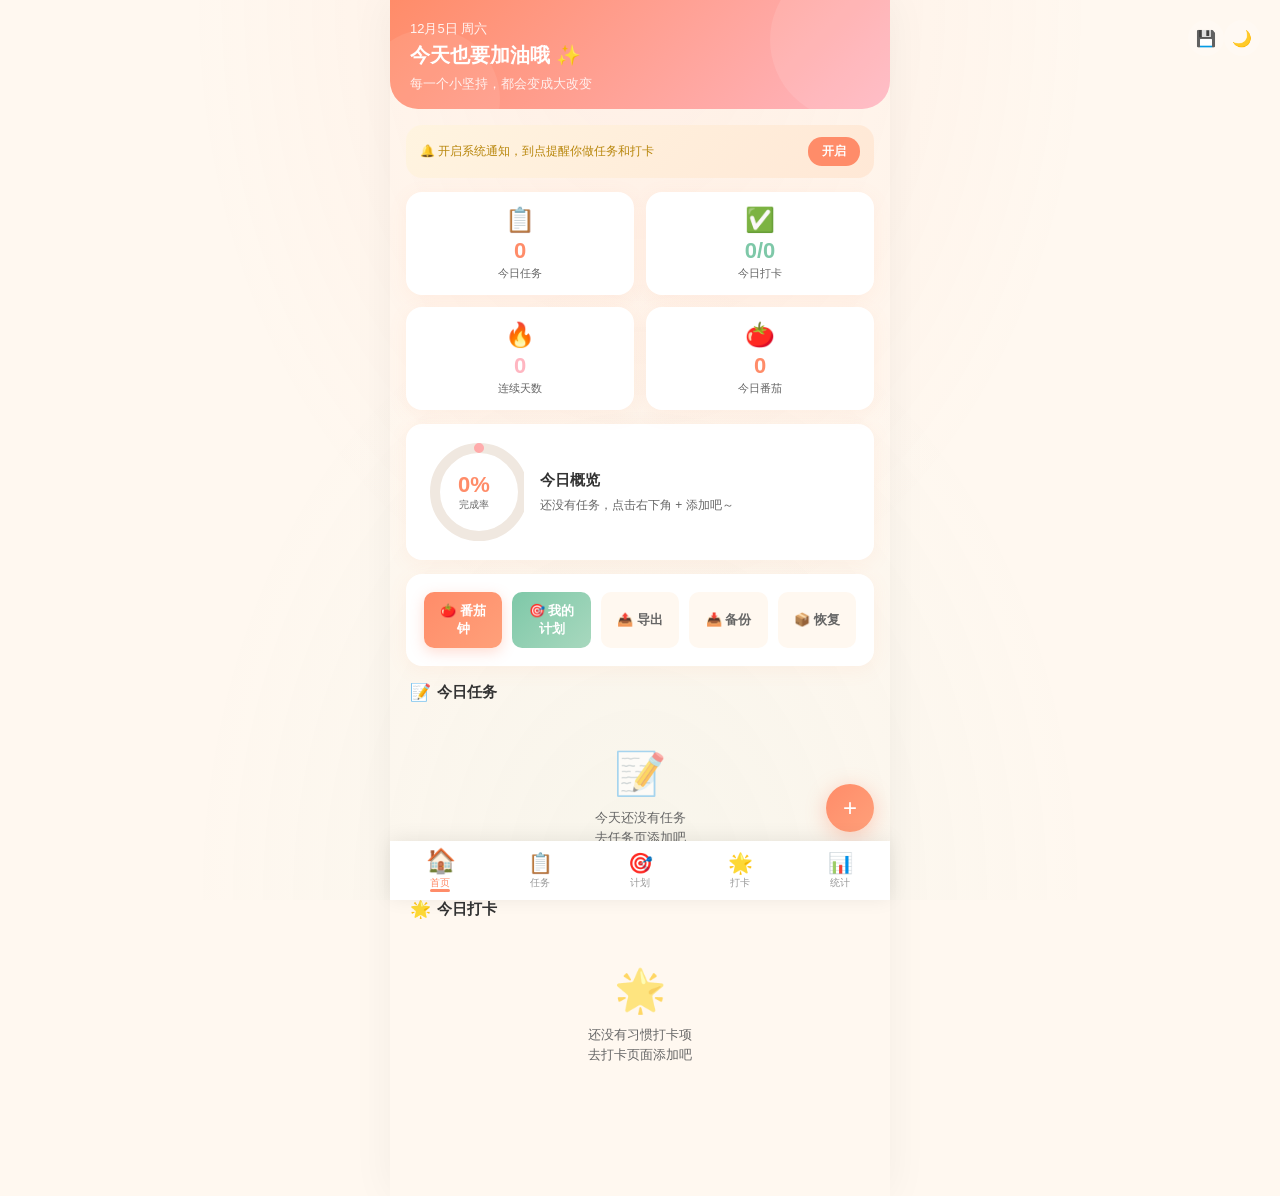
==== commit 69fae305: "feat: 新增数据备份与恢复功能" ====
--- a/checkin/index.html
+++ b/checkin/index.html
@@ -1,2785 +1,2905 @@
-<!DOCTYPE html>
-<html lang="zh-CN">
-<head>
-<meta charset="UTF-8">
-<meta name="viewport" content="width=device-width, initial-scale=1.0, maximum-scale=1.0, user-scalable=no">
-<meta name="apple-mobile-web-app-capable" content="yes">
-<meta name="apple-mobile-web-app-status-bar-style" content="default">
-<meta name="apple-mobile-web-app-title" content="每日打卡">
-<title>每日打卡 · 遇见更好的自己</title>
-<link rel="apple-touch-icon" href="[data-uri]">
-<link rel="icon" type="image/png" href="[data-uri]">
-<style>
-:root{
-  --bg:#FFF8F0;--bg-card:#FFFFFF;--primary:#FF8C69;--primary-light:#FFD4C4;
-  --mint:#7EC8A8;--mint-light:#C8E6D4;--pink:#FFB6C1;--pink-light:#FFE4E8;
-  --yellow:#FFD93D;--text:#333333;--text-light:#666666;--text-lighter:#999999;
-  --border:#F0E8E0;--shadow:0 4px 20px rgba(255,140,105,0.08);
-  --shadow-hover:0 8px 30px rgba(255,140,105,0.15);
-  --radius:16px;--radius-sm:10px;--header-grad:linear-gradient(135deg,#FF8C69 0%,#FFB6C1 100%);
-  --fab-grad:linear-gradient(135deg,#FF8C69 0%,#FFA07A 100%);
-  --bg-overlay:rgba(0,0,0,0.4);
-}
-body.dark{
-  --bg:#1A1A2E;--bg-card:#252540;--primary:#FF8C69;--primary-light:#5A3A2E;
-  --mint:#7EC8A8;--mint-light:#2A4A3A;--pink:#FFB6C1;--pink-light:#4A2A35;
-  --text:#E8E8F0;--text-light:#B0B0D0;--text-lighter:#8080A0;
-  --border:#333355;--shadow:0 4px 20px rgba(0,0,0,0.3);
-  --shadow-hover:0 8px 30px rgba(0,0,0,0.5);
-  --header-grad:linear-gradient(135deg,#3D2B56 0%,#5C3D7A 100%);
-  --fab-grad:linear-gradient(135deg,#FF8C69 0%,#E8654A 100%);
-  --bg-overlay:rgba(0,0,0,0.6);
-}
-*{margin:0;padding:0;box-sizing:border-box;-webkit-tap-highlight-color:transparent}
-html{scroll-behavior:smooth}
-body{font-family:-apple-system,BlinkMacSystemFont,'Segoe UI','PingFang SC','Hiragino Sans GB','Microsoft YaHei',sans-serif;background:var(--bg);color:var(--text);min-height:100vh;padding-bottom:80px;overflow-x:hidden;transition:background .5s,color .5s}
-body::before{content:'';position:fixed;top:0;left:0;right:0;bottom:0;background:radial-gradient(ellipse at top,rgba(255,140,105,0.08) 0%,transparent 50%),radial-gradient(ellipse at bottom,rgba(126,200,168,0.06) 0%,transparent 50%);pointer-events:none;z-index:0;transition:opacity .5s}
-body.dark::before{opacity:0.3}
-.header{padding:20px 20px 16px;background:var(--header-grad);color:white;border-radius:0 0 28px 28px;position:relative;overflow:hidden;transition:background .5s}
-.header::before{content:'';position:absolute;top:-40px;right:-40px;width:160px;height:160px;background:rgba(255,255,255,0.1);border-radius:50%;animation:float 6s ease-in-out infinite}
-.header::after{content:'';position:absolute;bottom:-60px;left:-30px;width:140px;height:140px;background:rgba(255,255,255,0.08);border-radius:50%;animation:float 8s ease-in-out infinite reverse}
-@keyframes float{0%,100%{transform:translate(0,0)}50%{transform:translate(10px,-10px)}}
-.header-date{font-size:13px;opacity:0.9;margin-bottom:4px;position:relative;z-index:1}
-.header-title{font-size:20px;font-weight:700;margin-bottom:6px;position:relative;z-index:1;animation:slideInDown .5s ease}
-.header-subtitle{font-size:13px;opacity:0.85;position:relative;z-index:1}
-@keyframes slideInDown{from{opacity:0;transform:translateY(-10px)}to{opacity:1;transform:translateY(0)}}
-.page{display:none;padding:16px;position:relative;z-index:1}
-.page.active{display:block;animation:pageIn .4s cubic-bezier(0.34,1.56,0.64,1)}
-@keyframes pageIn{from{opacity:0;transform:translateX(20px) scale(0.98)}to{opacity:1;transform:translateX(0) scale(1)}}
-.card{background:var(--bg-card);border-radius:var(--radius);padding:18px;box-shadow:var(--shadow);margin-bottom:14px;transition:transform .3s cubic-bezier(0.34,1.56,0.64,1),box-shadow .3s,background .5s;animation:cardIn .5s ease backwards}
-.card:hover{transform:translateY(-2px);box-shadow:var(--shadow-hover)}
-@keyframes cardIn{from{opacity:0;transform:translateY(20px)}to{opacity:1;transform:translateY(0)}}
-.stats-grid{display:grid;grid-template-columns:1fr 1fr;gap:12px;margin-bottom:14px}
-.stat-card{background:var(--bg-card);border-radius:var(--radius);padding:14px;box-shadow:var(--shadow);text-align:center;transition:transform .3s cubic-bezier(0.34,1.56,0.64,1),background .5s;animation:cardIn .5s ease backwards;cursor:pointer}
-.stat-card:nth-child(1){animation-delay:.05s}.stat-card:nth-child(2){animation-delay:.1s}
-.stat-card:nth-child(3){animation-delay:.15s}.stat-card:nth-child(4){animation-delay:.2s}
-.stat-card:active{transform:scale(0.95)}
-.stat-card .icon{font-size:24px;margin-bottom:4px;animation:bounceIn .6s ease}
-@keyframes bounceIn{0%{transform:scale(0)}50%{transform:scale(1.2)}100%{transform:scale(1)}}
-.stat-card .value{font-size:22px;font-weight:700;color:var(--primary);font-variant-numeric:tabular-nums}
-.stat-card .label{font-size:11px;color:var(--text-light);margin-top:2px}
-.stat-card.mint .value{color:var(--mint)}
-.stat-card.pink .value{color:var(--pink)}
-.progress-section{display:flex;align-items:center;gap:16px}
-.ring-container{position:relative;width:100px;height:100px;flex-shrink:0}
-.ring-container svg{transform:rotate(-90deg)}
-.ring-bg{fill:none;stroke:var(--border);stroke-width:10}
-.ring-fill{fill:none;stroke:url(#ringGradient);stroke-width:10;stroke-linecap:round;transition:stroke-dashoffset 1s cubic-bezier(0.34,1.56,0.64,1)}
-.ring-text{position:absolute;top:50%;left:50%;transform:translate(-50%,-50%);text-align:center}
-.ring-text .pct{font-size:22px;font-weight:700;color:var(--primary);font-variant-numeric:tabular-nums}
-.ring-text .pct-label{font-size:10px;color:var(--text-light)}
-.progress-info h3{font-size:15px;margin-bottom:6px}
-.progress-info p{font-size:12px;color:var(--text-light);line-height:1.5}
-.section-title{font-size:15px;font-weight:600;margin:16px 4px 10px;display:flex;align-items:center;gap:6px;animation:slideInLeft .4s ease}
-@keyframes slideInLeft{from{opacity:0;transform:translateX(-15px)}to{opacity:1;transform:translateX(0)}}
-.section-title .emoji{font-size:17px}
-.task-item{display:flex;align-items:center;gap:10px;padding:12px;background:var(--bg-card);border-radius:var(--radius-sm);margin-bottom:8px;box-shadow:0 2px 10px rgba(0,0,0,0.03);transition:transform .3s cubic-bezier(0.34,1.56,0.64,1),opacity .3s,background .5s;animation:taskIn .4s ease backwards;position:relative;overflow:hidden;touch-action:pan-y}
-@keyframes taskIn{from{opacity:0;transform:translateX(-20px)}to{opacity:1;transform:translateX(0)}}
-.task-item:active{transform:scale(0.98)}
-.task-item.completed{opacity:0.55}
-.task-item.completed .task-name{text-decoration:line-through}
-.task-item.swiping{transition:none}
-.checkbox{width:22px;height:22px;border:2px solid var(--text-lighter);border-radius:50%;flex-shrink:0;display:flex;align-items:center;justify-content:center;cursor:pointer;transition:all .3s cubic-bezier(0.34,1.56,0.64,1)}
-.checkbox.checked{background:var(--mint);border-color:var(--mint);animation:pop .4s cubic-bezier(0.34,1.56,0.64,1)}
-.checkbox.checked::after{content:'✓';color:white;font-size:13px;font-weight:700}
-@keyframes pop{0%{transform:scale(1)}50%{transform:scale(1.4)}100%{transform:scale(1)}}
-.task-content{flex:1;min-width:0}
-.task-name{font-size:13px;font-weight:500;margin-bottom:2px;word-break:break-all}
-.task-meta{font-size:10px;color:var(--text-light);display:flex;gap:6px;align-items:center;flex-wrap:wrap}
-.priority-tag{font-size:9px;padding:1px 5px;border-radius:4px;font-weight:600}
-.priority-high{background:#FFE4E4;color:#E74C3C}.priority-mid{background:#FFF4E0;color:#F39C12}.priority-low{background:#E8F5E9;color:#27AE60}
-.task-actions{display:flex;gap:4px;flex-shrink:0}
-.task-btn{width:28px;height:28px;border:none;background:transparent;color:var(--text-lighter);font-size:14px;cursor:pointer;border-radius:50%;display:flex;align-items:center;justify-content:center;transition:all .2s}
-.task-btn:active{background:var(--primary-light);color:var(--primary);transform:scale(0.9)}
-.task-btn.timer-active{color:var(--primary);animation:pulse 1s infinite}
-@keyframes pulse{0%,100%{opacity:1;transform:scale(1)}50%{opacity:.6;transform:scale(1.1)}}
-.habit-grid{display:grid;grid-template-columns:repeat(2,1fr);gap:10px}
-.habit-card{background:var(--bg-card);border-radius:var(--radius);padding:14px 10px;text-align:center;box-shadow:var(--shadow);cursor:pointer;transition:all .3s cubic-bezier(0.34,1.56,0.64,1);position:relative;animation:cardIn .4s ease backwards;overflow:hidden}
-.habit-card:active{transform:scale(0.94)}
-.habit-card.checked{background:linear-gradient(135deg,var(--mint-light) 0%,rgba(232,248,240,0.5) 100%)}
-.habit-card.checked .habit-icon{animation:bounce .5s cubic-bezier(0.34,1.56,0.64,1)}
-@keyframes bounce{0%,100%{transform:translateY(0)}50%{transform:translateY(-8px)}}
-.habit-icon{font-size:28px;margin-bottom:4px;transition:transform .3s}
-.habit-name{font-size:12px;font-weight:600;margin-bottom:3px}
-.habit-streak{font-size:10px;color:var(--mint);font-weight:600}
-.habit-streak.fire{color:#FF6B35}
-.habit-delete-btn{position:absolute;top:5px;right:5px;width:18px;height:18px;border:none;background:rgba(0,0,0,0.05);color:var(--text-light);font-size:11px;border-radius:50%;cursor:pointer;display:flex;align-items:center;justify-content:center;opacity:0;transition:opacity .2s}
-.habit-card:active .habit-delete-btn{opacity:1}
-.empty-state{text-align:center;padding:36px 16px;color:var(--text-light);animation:fadeIn .5s ease}
-@keyframes fadeIn{from{opacity:0}to{opacity:1}}
-.empty-state .emoji{font-size:42px;margin-bottom:10px;opacity:.6;animation:float 3s ease-in-out infinite}
-.empty-state p{font-size:13px;line-height:1.5}
-.bottom-nav{position:fixed;bottom:0;left:0;right:0;background:var(--bg-card);backdrop-filter:blur(20px);-webkit-backdrop-filter:blur(20px);display:flex;justify-content:space-around;padding:6px 0 calc(6px + env(safe-area-inset-bottom));box-shadow:0 -2px 20px rgba(0,0,0,0.08);z-index:100;transition:background .5s}
-.nav-item{display:flex;flex-direction:column;align-items:center;gap:1px;padding:4px 8px;cursor:pointer;color:var(--text-lighter);transition:all .3s cubic-bezier(0.34,1.56,0.64,1);border:none;background:transparent;font-size:10px;position:relative}
-.nav-item .nav-icon{font-size:20px;transition:transform .3s}
-.nav-item.active{color:var(--primary)}
-.nav-item.active .nav-icon{transform:scale(1.2) translateY(-2px)}
-.nav-item.active::after{content:'';position:absolute;bottom:2px;left:50%;transform:translateX(-50%);width:20px;height:3px;background:var(--primary);border-radius:2px;animation:navIndicator .3s cubic-bezier(0.34,1.56,0.64,1)}
-@keyframes navIndicator{from{width:0;opacity:0}to{width:20px;opacity:1}}
-.fab{position:fixed;bottom:calc(68px + env(safe-area-inset-bottom));right:16px;width:48px;height:48px;border-radius:50%;background:var(--fab-grad);color:white;border:none;font-size:24px;box-shadow:0 4px 20px rgba(255,140,105,0.4);cursor:pointer;z-index:99;display:flex;align-items:center;justify-content:center;transition:transform .3s cubic-bezier(0.34,1.56,0.64,1);animation:fabIn .5s cubic-bezier(0.34,1.56,0.64,1)}
-@keyframes fabIn{from{opacity:0;transform:scale(0) rotate(-180deg)}to{opacity:1;transform:scale(1) rotate(0)}}
-.fab:active{transform:scale(0.9) rotate(90deg)}
-.fab.spin{animation:spin .6s ease}
-@keyframes spin{from{transform:rotate(0)}to{transform:rotate(360deg)}}
-.modal-overlay{position:fixed;top:0;left:0;right:0;bottom:0;background:var(--bg-overlay);backdrop-filter:blur(4px);-webkit-backdrop-filter:blur(4px);z-index:500;display:none;align-items:flex-end;justify-content:center;opacity:0;transition:opacity .3s}
-.modal-overlay.show{display:flex;opacity:1}
-.modal{background:var(--bg-card);border-radius:24px 24px 0 0;width:100%;max-width:500px;padding:20px 16px calc(16px + env(safe-area-inset-bottom));transform:translateY(100%);transition:transform .4s cubic-bezier(0.34,1.56,0.64,1);max-height:88vh;overflow-y:auto}
-.modal-overlay.show .modal{transform:translateY(0)}
-.modal-handle{width:36px;height:4px;background:var(--text-lighter);border-radius:2px;margin:0 auto 14px}
-.modal h2{font-size:17px;margin-bottom:14px;text-align:center}
-.form-group{margin-bottom:12px}
-.form-group label{display:block;font-size:12px;font-weight:600;margin-bottom:5px;color:var(--text)}
-.form-group input,.form-group textarea,.form-group select{width:100%;padding:10px 12px;border:1.5px solid var(--border);border-radius:var(--radius-sm);font-size:13px;font-family:inherit;background:var(--bg);color:var(--text);outline:none;transition:border-color .3s,box-shadow .3s}
-.form-group input:focus,.form-group textarea:focus{border-color:var(--primary);box-shadow:0 0 0 3px rgba(255,140,105,0.15)}
-.form-group textarea{resize:none;min-height:50px}
-.priority-selector{display:flex;gap:6px}
-.priority-option{flex:1;padding:8px;text-align:center;border:1.5px solid var(--border);border-radius:var(--radius-sm);font-size:12px;cursor:pointer;background:var(--bg);transition:all .3s}
-.priority-option.selected{border-color:currentColor;font-weight:600;transform:scale(1.02)}
-.priority-option.high.selected{background:#FFE4E4;color:#E74C3C}.priority-option.mid.selected{background:#FFF4E0;color:#F39C12}.priority-option.low.selected{background:#E8F5E9;color:#27AE60}
-.emoji-picker{display:flex;flex-wrap:wrap;gap:5px}
-.emoji-option{width:34px;height:34px;display:flex;align-items:center;justify-content:center;font-size:18px;border:1.5px solid var(--border);border-radius:var(--radius-sm);cursor:pointer;background:var(--bg);transition:all .2s}
-.emoji-option.selected{border-color:var(--primary);background:var(--primary-light);transform:scale(1.15)}
-.btn-group{display:flex;gap:8px;margin-top:16px}
-.btn{flex:1;padding:12px;border:none;border-radius:var(--radius-sm);font-size:14px;font-weight:600;cursor:pointer;font-family:inherit;transition:all .3s cubic-bezier(0.34,1.56,0.64,1)}
-.btn-primary{background:var(--fab-grad);color:white;box-shadow:0 4px 14px rgba(255,140,105,0.3)}
-.btn-primary:active{transform:scale(0.96)}
-.btn-secondary{background:var(--bg);color:var(--text-light)}
-.btn-mint{background:linear-gradient(135deg,var(--mint) 0%,#A8D8BE 100%);color:white}
-.chart-card{margin-bottom:12px}
-.chart-title{font-size:13px;font-weight:600;margin-bottom:12px}
-.bar-chart{display:flex;align-items:flex-end;justify-content:space-between;height:120px;gap:4px;padding:0 2px}
-.bar-item{flex:1;display:flex;flex-direction:column;align-items:center;gap:4px;height:100%;justify-content:flex-end}
-.bar{width:100%;max-width:24px;background:linear-gradient(180deg,var(--primary) 0%,var(--primary-light) 100%);border-radius:5px 5px 0 0;transition:height .8s cubic-bezier(0.34,1.56,0.64,1);min-height:3px}
-.bar.mint{background:linear-gradient(180deg,var(--mint) 0%,var(--mint-light) 100%)}
-.bar-value{font-size:9px;color:var(--text-light);font-weight:600}
-.bar-label{font-size:9px;color:var(--text-light)}
-.heatmap{display:grid;grid-template-columns:repeat(7,1fr);gap:3px}
-.heatmap-cell{aspect-ratio:1;border-radius:3px;background:var(--border);transition:transform .2s}
-.heatmap-cell:hover{transform:scale(1.2)}
-.heatmap-cell.level-1{background:var(--primary-light)}.heatmap-cell.level-2{background:#FFB89C}.heatmap-cell.level-3{background:var(--primary)}.heatmap-cell.level-4{background:#E66B45}
-.tab-switcher{display:flex;background:var(--bg);border-radius:var(--radius-sm);padding:3px;margin-bottom:12px}
-.tab-btn{flex:1;padding:7px;border:none;background:transparent;font-size:12px;font-weight:600;color:var(--text-light);cursor:pointer;border-radius:7px;font-family:inherit;transition:all .3s}
-.tab-btn.active{background:var(--bg-card);color:var(--primary);box-shadow:0 2px 8px rgba(0,0,0,0.06);transform:scale(1.02)}
-.celebration{position:fixed;top:50%;left:50%;transform:translate(-50%,-50%);font-size:80px;z-index:300;pointer-events:none;animation:celebrate 1.2s cubic-bezier(0.34,1.56,0.64,1)}
-@keyframes celebrate{0%{opacity:0;transform:translate(-50%,-50%) scale(0.3) rotate(-20deg)}30%{opacity:1;transform:translate(-50%,-50%) scale(1.3) rotate(10deg)}60%{transform:translate(-50%,-50%) scale(1) rotate(-5deg)}100%{opacity:0;transform:translate(-50%,-80%) scale(0.8)}}
-.confetti{position:fixed;width:10px;height:10px;z-index:299;pointer-events:none;animation:confettiFall 1.5s ease-out forwards}
-@keyframes confettiFall{0%{opacity:1;transform:translateY(0) rotate(0)}100%{opacity:0;transform:translateY(100vh) rotate(720deg)}}
-.date-nav{display:flex;align-items:center;justify-content:space-between;margin-bottom:12px}
-.date-nav button{width:32px;height:32px;border:none;background:var(--bg-card);border-radius:50%;font-size:16px;cursor:pointer;box-shadow:var(--shadow);display:flex;align-items:center;justify-content:center;color:var(--text);transition:transform .2s}
-.date-nav button:active{transform:scale(0.9)}
-.date-nav .current-date{font-size:14px;font-weight:600;cursor:pointer;padding:7px 14px;background:var(--bg-card);border-radius:18px;box-shadow:var(--shadow);transition:transform .2s}
-.date-nav .current-date:active{transform:scale(0.95)}
-.plan-card{background:var(--bg-card);border-radius:var(--radius);padding:14px;box-shadow:var(--shadow);margin-bottom:10px;position:relative;overflow:hidden;transition:transform .3s,background .5s;animation:cardIn .4s ease backwards}
-.plan-card:active{transform:scale(0.98)}
-.plan-card::before{content:'';position:absolute;top:0;left:0;width:4px;height:100%;background:var(--primary)}
-.plan-card.weekly::before{background:var(--mint)}.plan-card.monthly::before{background:var(--pink)}
-.plan-card.completed{opacity:.85;background:linear-gradient(135deg,#F0F9F0,#E8F5E9)}
-.plan-card.completed::before{background:#7EC8A8}
-.plan-card.completed .plan-title{color:#2E7D32}
-.plan-header{display:flex;justify-content:space-between;align-items:flex-start;margin-bottom:8px}
-.plan-title{font-size:14px;font-weight:600;flex:1}
-.plan-type-tag{font-size:10px;padding:2px 8px;border-radius:10px;font-weight:600;flex-shrink:0;margin-left:8px}
-.plan-type-tag.weekly{background:var(--mint-light);color:var(--mint)}.plan-type-tag.monthly{background:var(--pink-light);color:#E88A9A}
-.plan-progress-bar{height:8px;background:var(--border);border-radius:4px;overflow:hidden;margin:6px 0}
-.plan-progress-fill{height:100%;border-radius:4px;transition:width 1s cubic-bezier(0.34,1.56,0.64,1)}
-.plan-progress-fill.weekly{background:linear-gradient(90deg,var(--mint),#A8D8BE)}.plan-progress-fill.monthly{background:linear-gradient(90deg,var(--pink),#FFC8D4)}.plan-progress-fill.pomo{background:linear-gradient(90deg,var(--primary),var(--primary-light))}
-.plan-meta{display:flex;justify-content:space-between;font-size:11px;color:var(--text-light);margin-top:4px;flex-wrap:wrap;gap:4px}
-.plan-status{font-size:11px;font-weight:600;padding:2px 8px;border-radius:8px}
-.plan-status.on-track{background:#E8F5E9;color:#27AE60}.plan-status.behind{background:#FFF4E0;color:#F39C12}.plan-status.urgent{background:#FFE4E4;color:#E74C3C}.plan-status.done{background:var(--mint-light);color:var(--mint)}
-.plan-delete{position:absolute;top:10px;right:10px;width:22px;height:22px;border:none;background:transparent;color:var(--text-lighter);font-size:16px;cursor:pointer;border-radius:50%}
-.pomodoro-overlay{position:fixed;top:0;left:0;right:0;bottom:0;z-index:250;display:none;flex-direction:column;overflow-y:auto;animation:fadeIn .3s;background:var(--bg)}
-.pomodoro-overlay.show{display:flex}
-.pomodoro-overlay.immersive{background:#0a0a1a !important}
-.pomodoro-overlay.immersive .pomo-body,.pomodoro-overlay.immersive .pomo-controls{display:none !important}
-.pomodoro-overlay.immersive .pomo-header{flex:1;display:flex;flex-direction:column;align-items:center;justify-content:center;border-radius:0}
-.pomodoro-overlay.immersive .pomo-timer{font-size:120px;animation:breathe 4s ease-in-out infinite}
-@keyframes breathe{0%,100%{text-shadow:0 0 20px rgba(255,255,255,0.3)}50%{text-shadow:0 0 60px rgba(255,255,255,0.6)}}
-.pomo-header{padding:20px;text-align:center;color:white;position:relative;transition:background .5s;background:linear-gradient(135deg,#FF8C69 0%,#FFB6C1 100%)}
-.pomo-header.focus{background:linear-gradient(135deg,#FF8C69 0%,#FF6B6B 100%)}
-.pomo-header.short_break{background:linear-gradient(135deg,#7EC8A8 0%,#5BA888 100%)}
-.pomo-header.long_break{background:linear-gradient(135deg,#6C9BD1 0%,#4A7BB5 100%)}
-.pomo-close{position:absolute;top:16px;right:16px;width:36px;height:36px;border:none;background:rgba(255,255,255,0.2);color:white;font-size:18px;border-radius:50%;cursor:pointer;display:flex;align-items:center;justify-content:center;transition:transform .2s}
-.pomo-close:active{transform:scale(0.9)}
-.pomo-immersive-btn{position:absolute;top:16px;left:16px;width:36px;height:36px;border:none;background:rgba(255,255,255,0.2);color:white;font-size:16px;border-radius:50%;cursor:pointer;display:flex;align-items:center;justify-content:center}
-.pomo-phase-label{font-size:14px;opacity:0.9;margin-bottom:4px;margin-top:8px}
-.pomo-timer{font-size:64px;font-weight:700;font-variant-numeric:tabular-nums;letter-spacing:2px;line-height:1.1}
-.pomo-task{font-size:13px;opacity:0.85;margin-top:6px;min-height:18px}
-.pomo-cycle-info{font-size:11px;opacity:0.7;margin-top:4px}
-.pomo-body{flex:1;background:var(--bg);padding:16px;overflow-y:auto;transition:background .5s}
-.pomo-section{margin-bottom:16px}
-.pomo-section-title{font-size:13px;font-weight:600;margin-bottom:8px;display:flex;align-items:center;gap:6px}
-.pomo-linked-card{background:var(--bg-card);border-radius:var(--radius-sm);padding:12px;display:flex;align-items:center;gap:10px;box-shadow:var(--shadow);margin-bottom:8px;cursor:pointer;transition:transform .2s}
-.pomo-linked-card:active{transform:scale(0.98)}
-.pomo-linked-icon{font-size:24px}.pomo-linked-info{flex:1;min-width:0}
-.pomo-linked-name{font-size:13px;font-weight:600;white-space:nowrap;overflow:hidden;text-overflow:ellipsis}
-.pomo-linked-meta{font-size:11px;color:var(--text-light)}
-.pomo-change-btn{font-size:11px;color:var(--primary);background:none;border:none;cursor:pointer;font-weight:600}
-.pomo-queue-item{background:var(--bg-card);border-radius:var(--radius-sm);padding:10px 12px;margin-bottom:6px;display:flex;align-items:center;gap:10px;box-shadow:0 2px 8px rgba(0,0,0,0.03);transition:transform .2s}
-.pomo-queue-item.active{border:2px solid var(--primary);padding:8px 10px}
-.pomo-queue-item.done{opacity:0.5}
-.pomo-queue-name{flex:1;font-size:13px;font-weight:500;min-width:0;white-space:nowrap;overflow:hidden;text-overflow:ellipsis}
-.pomo-queue-progress{font-size:10px;color:var(--text-light);flex-shrink:0}
-.pomo-queue-start{width:30px;height:30px;border:none;border-radius:50%;background:var(--primary);color:white;font-size:14px;cursor:pointer;flex-shrink:0;display:flex;align-items:center;justify-content:center;transition:transform .2s}
-.pomo-queue-start:active{transform:scale(0.9)}
-.pomo-queue-del{width:24px;height:24px;border:none;background:transparent;color:var(--text-lighter);font-size:14px;cursor:pointer;flex-shrink:0}
-.pomo-records-item{background:var(--bg-card);border-radius:var(--radius-sm);padding:8px 12px;margin-bottom:4px;display:flex;align-items:center;gap:8px;font-size:12px;animation:cardIn .3s ease}
-.pomo-records-time{color:var(--text-light);flex-shrink:0;font-size:11px}
-.pomo-records-name{flex:1;min-width:0;white-space:nowrap;overflow:hidden;text-overflow:ellipsis}
-.pomo-records-dur{color:var(--primary);font-weight:600;flex-shrink:0;font-size:11px}
-.pomo-controls{display:flex;gap:12px;align-items:center;justify-content:center;padding:16px;background:var(--bg);transition:background .5s}
-.pomo-btn{width:52px;height:52px;border-radius:50%;border:none;font-size:20px;cursor:pointer;display:flex;align-items:center;justify-content:center;transition:transform .3s cubic-bezier(0.34,1.56,0.64,1);background:var(--bg-card);color:var(--text);box-shadow:var(--shadow)}
-.pomo-btn:active{transform:scale(0.9)}
-.pomo-btn.play{background:var(--fab-grad);color:white;width:64px;height:64px;font-size:26px;box-shadow:0 4px 16px rgba(255,140,105,0.4)}
-.pomo-duration-row{display:flex;gap:8px;justify-content:center;margin-bottom:12px;flex-wrap:wrap}
-.pomo-dur-btn{padding:6px 14px;border:1.5px solid var(--border);border-radius:16px;background:var(--bg-card);font-size:12px;cursor:pointer;color:var(--text-light);font-family:inherit;transition:all .2s}
-.pomo-dur-btn.active{border-color:var(--primary);color:var(--primary);font-weight:600;background:var(--primary-light)}
-.timer-bar{position:fixed;top:0;left:0;right:0;background:linear-gradient(90deg,var(--primary),var(--pink));color:white;padding:8px 16px;font-size:13px;font-weight:600;z-index:150;display:none;align-items:center;justify-content:space-between;animation:slideDown .3s}
-.timer-bar.show{display:flex}
-@keyframes slideDown{from{transform:translateY(-100%)}to{transform:translateY(0)}}
-.timer-bar .timer-time{font-variant-numeric:tabular-nums}
-.timer-bar .timer-actions{display:flex;gap:8px}
-.timer-bar button{background:rgba(255,255,255,0.25);border:none;color:white;padding:4px 10px;border-radius:12px;font-size:11px;cursor:pointer;font-family:inherit}
-.permission-banner{background:linear-gradient(135deg,#FFF4E0,#FFE8D6);border-radius:var(--radius);padding:12px 14px;margin-bottom:14px;display:flex;align-items:center;gap:10px;animation:cardIn .4s ease}
-.permission-banner .msg{flex:1;font-size:12px;color:#B8860B}
-.permission-banner button{background:var(--primary);color:white;border:none;padding:6px 14px;border-radius:14px;font-size:12px;cursor:pointer;font-family:inherit;font-weight:600;flex-shrink:0}
-.link-select-item{display:flex;align-items:center;gap:10px;padding:10px;border-radius:var(--radius-sm);cursor:pointer;transition:background .2s;margin-bottom:4px}
-.link-select-item:active{background:var(--bg)}
-.link-select-item.selected{background:var(--primary-light)}
-.link-select-icon{font-size:22px;flex-shrink:0}
-.link-select-info{flex:1;min-width:0}
-.link-select-name{font-size:13px;font-weight:500;white-space:nowrap;overflow:hidden;text-overflow:ellipsis}
-.link-select-meta{font-size:11px;color:var(--text-light)}
-.pull-refresh{position:absolute;top:0;left:50%;transform:translateX(-50%);width:40px;height:40px;display:flex;align-items:center;justify-content:center;font-size:20px;opacity:0;transition:opacity .3s;z-index:50}
-.pull-refresh.show{opacity:1;animation:spin 1s linear infinite}
-.long-press-menu{position:fixed;background:var(--bg-card);border-radius:12px;box-shadow:0 8px 30px rgba(0,0,0,0.2);padding:6px;z-index:300;min-width:140px;animation:popIn .2s cubic-bezier(0.34,1.56,0.64,1)}
-@keyframes popIn{from{opacity:0;transform:scale(0.8)}to{opacity:1;transform:scale(1)}}
-.long-press-menu button{display:block;width:100%;text-align:left;padding:8px 12px;border:none;background:transparent;color:var(--text);font-size:13px;cursor:pointer;border-radius:8px;font-family:inherit;transition:background .2s}
-.long-press-menu button:active{background:var(--primary-light)}
-.export-checklist{display:flex;flex-direction:column;gap:8px}
-.export-checklist label{display:flex;align-items:center;gap:10px;padding:10px 12px;background:var(--bg);border-radius:var(--radius-sm);cursor:pointer;font-size:13px;transition:background .2s}
-.export-checklist label:active{background:var(--primary-light)}
-.export-checklist input[type=checkbox]{width:18px;height:18px;accent-color:var(--primary)}
-.export-preview{background:var(--bg);border-radius:var(--radius-sm);padding:12px;max-height:200px;overflow-y:auto;font-size:11px;color:var(--text-light);white-space:pre-wrap;word-break:break-all;font-family:monospace}
-.theme-toggle{position:absolute;top:20px;right:20px;width:36px;height:36px;border:none;background:rgba(255,255,255,0.2);color:white;font-size:16px;border-radius:50%;cursor:pointer;display:flex;align-items:center;justify-content:center;z-index:2;transition:transform .3s}
-.theme-toggle:active{transform:scale(0.9) rotate(180deg)}
-.toast{position:fixed;bottom:100px;left:50%;transform:translateX(-50%);background:var(--bg-card);color:var(--text);padding:10px 20px;border-radius:20px;box-shadow:0 4px 20px rgba(0,0,0,0.15);font-size:13px;z-index:400;animation:toastIn .3s cubic-bezier(0.34,1.56,0.64,1),toastOut .3s ease 1.7s forwards}
-@keyframes toastIn{from{opacity:0;transform:translateX(-50%) translateY(20px)}to{opacity:1;transform:translateX(-50%) translateY(0)}}
-@keyframes toastOut{to{opacity:0;transform:translateX(-50%) translateY(-10px)}}
-@media(min-width:500px){
-  body{max-width:500px;margin:0 auto;box-shadow:0 0 40px rgba(0,0,0,0.05)}
-  .bottom-nav{max-width:500px;left:50%;transform:translateX(-50%)}
-  .fab{right:calc(50% - 234px)}
-}
-
-/* ============ 模板功能样式 ============ */
-.template-entry-bar {
-  display: flex;
-  gap: 8px;
-  margin-bottom: 12px;
-  padding: 0 4px;
-}
-.template-entry-btn {
-  flex: 1;
-  padding: 10px 16px;
-  background: linear-gradient(135deg, #667eea 0%, #764ba2 100%);
-  color: white;
-  border: none;
-  border-radius: 12px;
-  font-size: 14px;
-  font-weight: 600;
-  cursor: pointer;
-  transition: all 0.2s;
-  box-shadow: 0 4px 12px rgba(102, 126, 234, 0.3);
-}
-.template-entry-btn:active {
-  transform: scale(0.97);
-  box-shadow: 0 2px 6px rgba(102, 126, 234, 0.3);
-}
-.template-list {
-  max-height: 50vh;
-  overflow-y: auto;
-}
-.template-cats {
-  display: flex;
-  gap: 6px;
-  flex-wrap: wrap;
-  margin-bottom: 12px;
-  padding-bottom: 12px;
-  border-bottom: 1px solid var(--border);
-}
-.template-cat-btn {
-  padding: 6px 14px;
-  background: var(--bg-secondary);
-  border: 1px solid var(--border);
-  border-radius: 20px;
-  font-size: 12px;
-  color: var(--text);
-  cursor: pointer;
-  transition: all 0.2s;
-}
-.template-cat-btn.active {
-  background: var(--primary);
-  color: white;
-  border-color: var(--primary);
-}
-.template-card {
-  display: flex;
-  align-items: center;
-  gap: 12px;
-  padding: 12px;
-  background: var(--bg-card);
-  border: 1px solid var(--border);
-  border-radius: 12px;
-  margin-bottom: 8px;
-  animation: slideUp 0.3s ease both;
-  transition: all 0.2s;
-}
-.template-card:active {
-  transform: scale(0.98);
-  border-color: var(--primary);
-}
-.template-icon {
-  font-size: 28px;
-  width: 44px;
-  height: 44px;
-  display: flex;
-  align-items: center;
-  justify-content: center;
-  background: var(--bg-secondary);
-  border-radius: 10px;
-  flex-shrink: 0;
-}
-.template-info {
-  flex: 1;
-  min-width: 0;
-}
-.template-name {
-  font-size: 14px;
-  font-weight: 600;
-  color: var(--text);
-  margin-bottom: 4px;
-  white-space: nowrap;
-  overflow: hidden;
-  text-overflow: ellipsis;
-}
-.template-meta {
-  font-size: 11px;
-  color: var(--text-light);
-  display: flex;
-  gap: 6px;
-  flex-wrap: wrap;
-  align-items: center;
-}
-.template-cat-tag {
-  background: var(--bg-secondary);
-  padding: 2px 8px;
-  border-radius: 10px;
-  font-size: 10px;
-}
-.template-actions {
-  display: flex;
-  gap: 4px;
-  flex-shrink: 0;
-}
-.template-apply-btn, .template-edit-btn, .template-del-btn {
-  width: 32px;
-  height: 32px;
-  border: none;
-  border-radius: 8px;
-  font-size: 14px;
-  cursor: pointer;
-  display: flex;
-  align-items: center;
-  justify-content: center;
-  transition: all 0.2s;
-}
-.template-apply-btn {
-  background: #e8f5e9;
-  color: #2e7d32;
-}
-.template-apply-btn:active {
-  background: #c8e6c9;
-}
-.template-edit-btn {
-  background: #fff3e0;
-  color: #e65100;
-}
-.template-edit-btn:active {
-  background: #ffe0b2;
-}
-.template-del-btn {
-  background: #ffebee;
-  color: #c62828;
-}
-.template-del-btn:active {
-  background: #ffcdd2;
-}
-.template-picker-modal {
-  max-width: 420px;
-}
-.modal-template-hint {
-  padding: 0 20px 12px;
-}
-.btn-template-quick {
-  width: 100%;
-  padding: 10px;
-  background: linear-gradient(135deg, #f093fb 0%, #f5576c 100%);
-  color: white;
-  border: none;
-  border-radius: 10px;
-  font-size: 13px;
-  font-weight: 600;
-  cursor: pointer;
-  transition: all 0.2s;
-}
-.btn-template-quick:active {
-  transform: scale(0.98);
-}
-.tpl-field {
-  display: none;
-}
-@keyframes slideUp {
-  from { opacity: 0; transform: translateY(10px); }
-  to { opacity: 1; transform: translateY(0); }
-}
-
-
-/* 模板类型切换 */
-.tpl-type-switcher {
-  display: flex;
-  gap: 8px;
-}
-.tpl-type-btn {
-  flex: 1;
-  padding: 10px;
-  background: var(--bg-secondary);
-  border: 2px solid var(--border);
-  border-radius: 10px;
-  font-size: 13px;
-  font-weight: 600;
-  color: var(--text);
-  cursor: pointer;
-  transition: all 0.2s;
-}
-.tpl-type-btn.active {
-  background: linear-gradient(135deg, #667eea 0%, #764ba2 100%);
-  color: white;
-  border-color: transparent;
-  box-shadow: 0 4px 12px rgba(102, 126, 234, 0.3);
-}
-.tpl-type-btn:active {
-  transform: scale(0.97);
-}
-
-/* 模板预览 */
-.tpl-preview-section {
-  margin-top: 16px;
-  padding-top: 16px;
-  border-top: 1px solid var(--border);
-}
-.tpl-preview-title {
-  font-size: 13px;
-  font-weight: 600;
-  color: var(--text);
-  margin-bottom: 10px;
-}
-.tpl-preview-card {
-  background: var(--bg-card);
-  border: 1px solid var(--border);
-  border-radius: 12px;
-  padding: 14px;
-  min-height: 60px;
-  display: flex;
-  align-items: center;
-  gap: 12px;
-}
-.tpl-preview-icon {
-  font-size: 32px;
-  width: 48px;
-  height: 48px;
-  display: flex;
-  align-items: center;
-  justify-content: center;
-  background: var(--bg-secondary);
-  border-radius: 10px;
-  flex-shrink: 0;
-}
-.tpl-preview-info {
-  flex: 1;
-  min-width: 0;
-}
-.tpl-preview-name {
-  font-size: 14px;
-  font-weight: 600;
-  color: var(--text);
-  margin-bottom: 4px;
-}
-.tpl-preview-meta {
-  font-size: 11px;
-  color: var(--text-light);
-  display: flex;
-  gap: 6px;
-  flex-wrap: wrap;
-}
-.tpl-preview-tag {
-  background: var(--bg-secondary);
-  padding: 2px 8px;
-  border-radius: 10px;
-}
-
-</style>
-</head>
-<body>
-
-<button class="theme-toggle" id="themeToggle" onclick="toggleTheme()" title="切换主题">🌙</button>
-<button class="theme-toggle" onclick="openDataManager()" title="数据管理" style="right:56px">💾</button>
-
-<div class="timer-bar" id="timerBar">
-  <span id="timerBarLabel">⏱ 计时中</span>
-  <span class="timer-time" id="timerBarTime">00:00</span>
-  <span class="timer-actions">
-    <button onclick="toggleTimer()">暂停</button>
-    <button onclick="stopTimer()">结束</button>
-  </span>
-</div>
-
-<div class="header">
-  <div class="header-date" id="headerDate"></div>
-  <div class="header-title" id="headerTitle">今天也要加油哦 ✨</div>
-  <div class="header-subtitle" id="headerSubtitle">每一个小坚持，都会变成大改变</div>
-</div>
-
-<div class="pull-refresh" id="pullRefresh">🔄</div>
-
-<!-- 首页 -->
-<div class="page active" id="page-home">
-  <div id="permissionBanner"></div>
-  <div class="stats-grid">
-    <div class="stat-card" onclick="switchPage('tasks',document.querySelectorAll('.nav-item')[1])"><div class="icon">📋</div><div class="value" id="statTasks">0/0</div><div class="label">今日任务</div></div>
-    <div class="stat-card mint" onclick="switchPage('habits',document.querySelectorAll('.nav-item')[3])"><div class="icon">✅</div><div class="value" id="statCheckins">0/0</div><div class="label">今日打卡</div></div>
-    <div class="stat-card pink"><div class="icon">🔥</div><div class="value" id="statStreak">0</div><div class="label">连续天数</div></div>
-    <div class="stat-card" onclick="openPomodoro()"><div class="icon">🍅</div><div class="value" id="statPomo">0</div><div class="label">今日番茄</div></div>
-  </div>
-  <div class="card">
-    <div class="progress-section">
-      <div class="ring-container">
-        <svg width="100" height="100" viewBox="0 0 100 100">
-          <defs><linearGradient id="ringGradient" x1="0%" y1="0%" x2="100%" y2="100%"><stop offset="0%" style="stop-color:#FF8C69"/><stop offset="100%" style="stop-color:#FFB6C1"/></linearGradient></defs>
-          <circle class="ring-bg" cx="50" cy="55" r="44"/>
-          <circle class="ring-fill" id="ringFill" cx="50" cy="55" r="44" stroke-dasharray="276.5" stroke-dashoffset="276.5"/>
-        </svg>
-        <div class="ring-text"><div class="pct" id="ringPct">0%</div><div class="pct-label">完成率</div></div>
-      </div>
-      <div class="progress-info">
-        <h3>今日概览</h3>
-        <p id="progressDesc">还没有任务，点击右下角 + 添加吧～</p>
-      </div>
-    </div>
-  </div>
-  <div class="card" style="display:flex;gap:10px;">
-    <button class="btn btn-primary" style="flex:1;padding:10px;font-size:13px;" onclick="openPomodoro()">🍅 番茄钟</button>
-    <button class="btn btn-mint" style="flex:1;padding:10px;font-size:13px;" onclick="switchPage('plans',document.querySelectorAll('.nav-item')[2])">🎯 我的计划</button>
-    <button class="btn btn-secondary" style="flex:1;padding:10px;font-size:13px;" onclick="openExportModal()">📤 导出</button>
-  </div>
-  <div class="section-title"><span class="emoji">📝</span>今日任务</div>
-  <div id="homeTasks"></div>
-  <div class="section-title"><span class="emoji">🌟</span>今日打卡</div>
-  <div id="homeHabits"></div>
-</div>
-
-<!-- 任务页 -->
-<div class="page" id="page-tasks">
-  <div class="date-nav">
-    <button onclick="changeDate(-1)">‹</button>
-    <div class="current-date" id="tasksDate" onclick="resetDate()">今天</div>
-    <button onclick="changeDate(1)">›</button>
-  </div>
-  <div class="template-entry-bar"><button class="template-entry-btn" onclick="openTemplatePicker('task')">📋 从模板添加任务</button></div>
-  <div id="tasksList"></div>
-</div>
-
-<!-- 计划页 -->
-<div class="page" id="page-plans">
-  <div class="tab-switcher">
-    <button class="tab-btn active" onclick="switchPlanTab('all',this)">全部</button>
-    <button class="tab-btn" onclick="switchPlanTab('weekly',this)">周计划</button>
-    <button class="tab-btn" onclick="switchPlanTab('monthly',this)">月计划</button>
-  </div>
-  <div class="template-entry-bar"><button class="template-entry-btn" onclick="openTemplatePicker('plan')">📋 从模板添加计划</button></div>
-  <div id="plansList"></div>
-</div>
-
-<!-- 打卡页 -->
-<div class="page" id="page-habits">
-  <div class="card" style="text-align:center;background:linear-gradient(135deg,#FFF0E8 0%,#FFE4E8 100%)">
-    <div style="font-size:32px;margin-bottom:6px">🌱</div>
-    <div style="font-size:14px;font-weight:600;margin-bottom:3px">习惯的力量</div>
-    <div style="font-size:11px;color:var(--text-light)">每天进步一点点，遇见更好的自己</div>
-  </div>
-  <div class="section-title"><span class="emoji">⭐</span>我的习惯</div>
-  <div class="template-entry-bar"><button class="template-entry-btn" onclick="openTemplatePicker('habit')">📋 从模板添加习惯</button></div>
-  <div class="habit-grid" id="habitsGrid"></div>
-</div>
-
-<!-- 统计页 -->
-<div class="page" id="page-stats">
-  <div class="tab-switcher">
-    <button class="tab-btn active" onclick="switchStatsTab('week',this)">本周</button>
-    <button class="tab-btn" onclick="switchStatsTab('month',this)">本月</button>
-  </div>
-  <div class="card chart-card"><div class="chart-title">📊 任务完成趋势</div><div class="bar-chart" id="taskChart"></div></div>
-  <div class="card chart-card"><div class="chart-title">✅ 打卡完成趋势</div><div class="bar-chart" id="habitChart"></div></div>
-  <div class="card chart-card">
-    <div class="chart-title">🔥 打卡热力图（近28天）</div>
-    <div class="heatmap" id="heatmap"></div>
-  </div>
-  <div class="card">
-    <div class="chart-title">📈 数据总览</div>
-    <div style="display:grid;grid-template-columns:1fr 1fr;gap:10px">
-      <div style="text-align:center;padding:8px"><div style="font-size:22px;font-weight:700;color:var(--primary)" id="totalTasksDone">0</div><div style="font-size:10px;color:var(--text-light)">累计完成任务</div></div>
-      <div style="text-align:center;padding:8px"><div style="font-size:22px;font-weight:700;color:var(--mint)" id="totalCheckins">0</div><div style="font-size:10px;color:var(--text-light)">累计打卡次数</div></div>
-      <div style="text-align:center;padding:8px"><div style="font-size:22px;font-weight:700;color:var(--pink)" id="bestStreak">0</div><div style="font-size:10px;color:var(--text-light)">最长连续打卡</div></div>
-      <div style="text-align:center;padding:8px"><div style="font-size:22px;font-weight:700;color:#F39C12" id="avgRate">0%</div><div style="font-size:10px;color:var(--text-light)">平均完成率</div></div>
-    </div>
-  </div>
-</div>
-
-<!-- 底部导航 -->
-<div class="bottom-nav">
-  <button class="nav-item active" onclick="switchPage('home',this)"><span class="nav-icon">🏠</span><span>首页</span></button>
-  <button class="nav-item" onclick="switchPage('tasks',this)"><span class="nav-icon">📋</span><span>任务</span></button>
-  <button class="nav-item" onclick="switchPage('plans',this)"><span class="nav-icon">🎯</span><span>计划</span></button>
-  <button class="nav-item" onclick="switchPage('habits',this)"><span class="nav-icon">🌟</span><span>打卡</span></button>
-  <button class="nav-item" onclick="switchPage('stats',this)"><span class="nav-icon">📊</span><span>统计</span></button>
-</div>
-
-<button class="fab" id="fabBtn" onclick="openAddModal()">+</button>
-
-<!-- 任务弹窗 -->
-<div class="modal-overlay" id="taskModal">
-  <div class="modal">
-    <div class="modal-handle"></div>
-    <h2>添加任务</h2>
-    <div class="modal-template-hint"><button class="btn-template-quick" onclick="closeModal('taskModal');openTemplatePicker('task')">📋 从模板快速添加</button></div>
-    <div class="form-group"><label>任务名称</label><input type="text" id="taskName" placeholder="例如：阅读30分钟" maxlength="50"></div>
-    <div class="form-group"><label>备注（可选）</label><textarea id="taskNote" placeholder="写点什么..." maxlength="200"></textarea></div>
-    <div class="form-group"><label>优先级</label>
-      <div class="priority-selector">
-        <div class="priority-option low" data-priority="low" onclick="selectPriority(this)">🟢 低</div>
-        <div class="priority-option mid selected" data-priority="mid" onclick="selectPriority(this)">🟡 中</div>
-        <div class="priority-option high" data-priority="high" onclick="selectPriority(this)">🔴 高</div>
-      </div>
-    </div>
-    <div class="form-group"><label>预计用时（分钟）</label><input type="number" id="taskDuration" placeholder="30" min="1" max="480"></div>
-    <div class="form-group"><label>提醒时间（可选）</label><input type="time" id="taskReminder"></div>
-    <div class="form-group" id="taskCompletedGroup" style="display:none"><label>完成状态</label><div class="priority-selector"><div class="priority-option low" data-completed="false" onclick="selectTaskCompleted(this)">⬜ 未完成</div><div class="priority-option mid selected" data-completed="true" onclick="selectTaskCompleted(this)">✅ 已完成</div></div></div>
-    <div class="btn-group">
-      <button class="btn btn-secondary" onclick="closeModal('taskModal')">取消</button>
-      <button class="btn btn-mint" id="taskSaveAsTplBtn" style="display:none" onclick="saveEditingTaskAsTemplate()">📋 存为模板</button>
-      <button class="btn btn-primary" id="taskSaveBtn" onclick="saveTask()">保存</button>
-    </div>
-  </div>
-</div>
-
-<!-- 习惯弹窗 -->
-<div class="modal-overlay" id="habitModal">
-  <div class="modal">
-    <div class="modal-handle"></div>
-    <h2>添加习惯</h2>
-    <div class="modal-template-hint"><button class="btn-template-quick" onclick="closeModal('habitModal');openTemplatePicker('habit')">📋 从模板快速添加</button></div>
-    <div class="form-group"><label>习惯名称</label><input type="text" id="habitName" placeholder="例如：早起喝水" maxlength="20"></div>
-    <div class="form-group"><label>选择图标</label><div class="emoji-picker" id="emojiPicker"></div></div>
-    <div class="form-group"><label>每日提醒时间（可选）</label><input type="time" id="habitReminder"></div>
-    <div class="btn-group">
-      <button class="btn btn-secondary" onclick="closeModal('habitModal')">取消</button>
-      <button class="btn btn-mint" id="habitSaveAsTplBtn" style="display:none" onclick="saveEditingHabitAsTemplate()">📋 存为模板</button>
-      <button class="btn btn-primary" id="habitSaveBtn" onclick="saveHabit()">保存</button>
-    </div>
-  </div>
-</div>
-
-<!-- 计划弹窗 -->
-<div class="modal-overlay" id="planModal">
-  <div class="modal">
-    <div class="modal-handle"></div>
-    <h2>添加计划</h2>
-    <div class="modal-template-hint"><button class="btn-template-quick" onclick="closeModal('planModal');openTemplatePicker('plan')">📋 从模板快速添加</button></div>
-    <div class="form-group"><label>计划类型</label>
-      <div class="priority-selector">
-        <div class="priority-option mid selected" data-plan-type="weekly" onclick="selectPlanType(this)">📅 周计划</div>
-        <div class="priority-option low" data-plan-type="monthly" onclick="selectPlanType(this)">📆 月计划</div>
-      </div>
-    </div>
-    <div class="form-group"><label>计划名称</label><input type="text" id="planName" placeholder="例如：本周跑步3次" maxlength="30"></div>
-    <div class="form-group"><label>次数目标（可选）</label><input type="number" id="planTarget" placeholder="如：3次" min="1" max="999"></div>
-    <div class="form-group"><label>🍅 番茄数目标（可选）</label><input type="number" id="planPomoTarget" placeholder="如：20个番茄" min="1" max="999"></div>
-    <div class="form-group" id="planProgressAdjustGroup" style="display:none;background:var(--bg-secondary);border-radius:8px;padding:10px">
-      <label style="font-size:13px">📊 调整当前进度（不会影响自动累计）</label>
-      <div style="display:flex;gap:8px;margin-top:6px">
-        <input type="number" id="planCurrentCount" placeholder="次数" min="0" max="999" style="flex:1;padding:8px;border:1px solid var(--border);border-radius:8px;font-size:13px">
-        <input type="number" id="planCurrentPomo" placeholder="番茄" min="0" max="999" style="flex:1;padding:8px;border:1px solid var(--border);border-radius:8px;font-size:13px">
-      </div>
-      <div style="font-size:11px;color:var(--text-light);margin-top:4px">调整次数会同步补记/删除打卡记录；调整番茄数会补录/删除番茄记录</div>
-    </div>
-    <div class="form-group"><label>关联习惯（完成即计入次数进度）</label>
-      <div id="planHabitsSelect" style="display:flex;flex-wrap:wrap;gap:6px"></div>
-    </div>
-    <div class="form-group"><label>选择图标</label><div class="emoji-picker" id="planEmojiPicker"></div></div>
-    <div class="form-group" id="planCompletedGroup" style="display:none"><label>完成状态</label><div class="priority-selector"><div class="priority-option low" data-plan-completed="false" onclick="selectPlanCompleted(this)">⬜ 未完成</div><div class="priority-option mid selected" data-plan-completed="true" onclick="selectPlanCompleted(this)">✅ 已完成</div></div></div>
-    <div class="btn-group">
-      <button class="btn btn-secondary" onclick="closeModal('planModal')">取消</button>
-      <button class="btn btn-mint" id="planSaveAsTplBtn" style="display:none" onclick="saveEditingPlanAsTemplate()">📋 存为模板</button>
-      <button class="btn btn-primary" id="planSaveBtn" onclick="savePlan()">保存</button>
-    </div>
-  </div>
-</div>
-
-<!-- 计划进度详情弹窗 -->
-<div class="modal-overlay" id="planProgressModal">
-  <div class="modal">
-    <div class="modal-handle"></div>
-    <div id="planProgressContent"></div>
-    <div class="btn-group" style="margin-top:16px">
-      <button class="btn btn-primary" onclick="closeModal('planProgressModal')">关闭</button>
-    </div>
-  </div>
-</div>
-
-<!-- 计划进度调整弹窗 -->
-<div class="modal-overlay" id="planAdjustModal">
-  <div class="modal">
-    <div class="modal-handle"></div>
-    <h2 style="margin-bottom:12px">📊 调整计划进度</h2>
-    <div id="planAdjustContent"></div>
-    <div class="btn-group" style="margin-top:16px">
-      <button class="btn btn-secondary" onclick="closeModal('planAdjustModal')">取消</button>
-      <button class="btn btn-primary" onclick="savePlanAdjust()">保存调整</button>
-    </div>
-  </div>
-</div>
-
-<!-- 导出弹窗 -->
-<div class="modal-overlay" id="exportModal">
-  <div class="modal">
-    <div class="modal-handle"></div>
-    <h2>📤 导出数据</h2>
-    <div class="form-group"><label>选择导出内容</label>
-      <div class="export-checklist">
-        <label><input type="checkbox" class="export-check" value="tasks" checked> 📋 任务记录</label>
-        <label><input type="checkbox" class="export-check" value="habits" checked> 🌟 打卡记录</label>
-        <label><input type="checkbox" class="export-check" value="plans" checked> 🎯 计划进度</label>
-        <label><input type="checkbox" class="export-check" value="pomodoro" checked> 🍅 番茄记录</label>
-      </div>
-    </div>
-    <div class="form-group"><label>预览（Markdown格式）</label>
-      <div class="export-preview" id="exportPreview">点击下方"生成预览"查看</div>
-    </div>
-    <div class="btn-group">
-      <button class="btn btn-secondary" onclick="generateExportPreview()">生成预览</button>
-      <button class="btn btn-mint" onclick="copyExport()">📋 复制</button>
-      <button class="btn btn-primary" onclick="downloadExport()">💾 下载MD</button>
-    </div>
-  </div>
-</div>
-
-<!-- 番茄钟 -->
-<div class="pomodoro-overlay" id="pomodoroOverlay">
-  <div class="pomo-header focus" id="pomoHeader">
-    <button class="pomo-close" onclick="closePomodoro()">✕</button>
-    <button class="pomo-immersive-btn" onclick="toggleImmersive()" title="沉浸模式">⛶</button>
-    <div class="pomo-phase-label" id="pomoPhaseLabel">专注时间</div>
-    <div class="pomo-timer" id="pomoTimer">25:00</div>
-    <div class="pomo-task" id="pomoTask">选择一个任务开始专注</div>
-    <div class="pomo-cycle-info" id="pomoCycleInfo">本轮第 0/4 个番茄</div>
-  </div>
-  <div class="pomo-body">
-    <div class="pomo-section">
-      <div class="pomo-section-title">🎯 当前关联</div>
-      <div id="pomoLinkedDisplay">
-        <div class="pomo-linked-card" style="justify-content:center;color:var(--text-light);font-size:12px;" onclick="openLinkSelector()">
-          点击选择关联的计划/任务 →
-        </div>
-      </div>
-    </div>
-    <div class="pomo-section" id="pomoDurationSection">
-      <div class="pomo-section-title">⏱ 专注时长</div>
-      <div class="pomo-duration-row" id="pomoDurationRow">
-        <button class="pomo-dur-btn active" onclick="setPomoDuration(25,this)">25分</button>
-        <button class="pomo-dur-btn" onclick="setPomoDuration(45,this)">45分</button>
-        <button class="pomo-dur-btn" onclick="setPomoDuration(15,this)">15分</button>
-        <button class="pomo-dur-btn" onclick="setPomoDuration(50,this)">50分</button>
-        <button class="pomo-dur-btn" onclick="customPomoDuration()">自定义</button>
-      </div>
-    </div>
-    <div class="pomo-section">
-      <div class="pomo-section-title" style="justify-content:space-between;display:flex">
-        <span>📋 今日番茄队列</span>
-        <button class="pomo-change-btn" onclick="openQueueAdd()">+ 添加</button>
-      </div>
-      <div id="pomoQueueList"></div>
-    </div>
-    <div class="pomo-section">
-      <div class="pomo-section-title">📝 今日番茄记录</div>
-      <div id="pomoRecordsList"></div>
-    </div>
-  </div>
-  <div class="pomo-controls">
-    <button class="pomo-btn" onclick="resetPomodoro()" title="重置">↺</button>
-    <button class="pomo-btn play" id="pomoPlayBtn" onclick="togglePomodoro()">▶</button>
-    <button class="pomo-btn" onclick="skipPomodoro()" title="跳过">⏭</button>
-  </div>
-</div>
-
-<!-- 关联选择弹窗 -->
-<div class="modal-overlay" id="linkModal">
-  <div class="modal">
-    <div class="modal-handle"></div>
-    <h2>选择关联</h2>
-    <div class="tab-switcher">
-      <button class="tab-btn active" onclick="switchLinkTab('plans',this)">计划</button>
-      <button class="tab-btn" onclick="switchLinkTab('tasks',this)">今日任务</button>
-      <button class="tab-btn" onclick="switchLinkTab('none',this)">不关联</button>
-    </div>
-    <div id="linkSelectList"></div>
-    <div class="btn-group">
-      <button class="btn btn-secondary" onclick="closeModal('linkModal')">取消</button>
-    </div>
-  </div>
-</div>
-
-<!-- 队列添加弹窗 -->
-<div class="modal-overlay" id="queueModal">
-  <div class="modal">
-    <div class="modal-handle"></div>
-    <h2>添加番茄任务</h2>
-    <div class="form-group"><label>任务名称</label><input type="text" id="queueName" placeholder="例如：写项目方案" maxlength="30"></div>
-    <div class="form-group"><label>关联计划（可选）</label>
-      <select id="queuePlan"><option value="">不关联</option></select>
-    </div>
-    <div class="form-group"><label>预估番茄数（可选）</label><input type="number" id="queueEstPomo" placeholder="如：3" min="1" max="20"></div>
-    <div class="btn-group">
-      <button class="btn btn-secondary" onclick="closeModal('queueModal')">取消</button>
-      <button class="btn btn-primary" onclick="saveQueueItem()">添加</button>
-    </div>
-  </div>
-</div>
-
-<script>
-// ============ 数据存储 ============
-const SK='daily_checkin_data_v5';
-const DATA_VERSION=5;
-const BACKUP_KEY='daily_checkin_backups';
-function loadData(){
-  try{
-    let d=localStorage.getItem(SK);
-    let p=null;
-    if(d){
-      p=JSON.parse(d);
-    }else{
-      const oldKeys=['daily_checkin_data_v4','daily_checkin_data_v3','daily_checkin_data_v2','daily_checkin_data'];
-      for(const oldKey of oldKeys){
-        const oldData=localStorage.getItem(oldKey);
-        if(oldData){
-          p=JSON.parse(oldData);
-          console.log('🔄 检测到旧版本数据，正在迁移:',oldKey);
-          break;
-        }
-      }
-    }
-    if(p){
-      // 版本变化时先自动备份再迁移
-      if(p.dataVersion&&p.dataVersion!==DATA_VERSION){
-        console.log('🔄 检测到数据版本变化 v'+p.dataVersion+' → v'+DATA_VERSION+'，先备份再迁移');
-        try{
-          let backups=[];
-          try{backups=JSON.parse(localStorage.getItem(BACKUP_KEY)||'[]');}catch(e){backups=[];}
-          backups.push({date:fmt(new Date()),timestamp:Date.now(),data:JSON.parse(JSON.stringify(p)),note:'版本更新前自动备份 v'+p.dataVersion});
-          backups=backups.slice(-30);
-          localStorage.setItem(BACKUP_KEY,JSON.stringify(backups));
-          console.log('💾 版本更新前备份完成');
-        }catch(e){console.error('版本更新前备份失败:',e);}
-      }
-      if(!p.tasks)p.tasks=[];
-      if(!p.habits)p.habits=[];
-      if(!p.checkins)p.checkins={};
-      if(!p.pomodoroRecords)p.pomodoroRecords=[];
-      if(!p.pomodoroQueue)p.pomodoroQueue=[];
-      if(!p.plans)p.plans=[];
-      p.plans.forEach(pl=>{if(pl.completed===undefined)pl.completed=false;if(!pl.completedAt)pl.completedAt=null;if(!pl.completedBy)pl.completedBy=null;});
-      if(!p.pomodoroCount)p.pomodoroCount=0;
-      if(!p.timerRecords)p.timerRecords=[];
-      if(!p.theme)p.theme='light';
-      if(!p.templates)p.templates=[];
-      p.dataVersion=DATA_VERSION;
-      if(!p.lastBackup)p.lastBackup=null;
-      saveData(p);
-      return p;
-    }
-  }catch(e){console.error('loadData error:',e);}
-  return{tasks:[],habits:[],checkins:{},plans:[],pomodoroCount:0,timerRecords:[],pomodoroRecords:[],pomodoroQueue:[],theme:'light',templates:[],dataVersion:DATA_VERSION,lastBackup:null};
-}
-function saveData(d){try{localStorage.setItem(SK,JSON.stringify(d));}catch(e){console.warn('saveData error:',e);}}
-
-// ============ 数据备份与恢复 ============
-function autoBackup(){
-  try{
-    const today=fmt(new Date());
-    if(appData.lastBackup===today)return;
-    let backups=[];
-    try{backups=JSON.parse(localStorage.getItem(BACKUP_KEY)||'[]');}catch(e){backups=[];}
-    const backup={date:today,timestamp:Date.now(),data:JSON.parse(JSON.stringify(appData))};
-    backups.push(backup);
-    // 保留最近30个备份（约1个月）
-    backups=backups.slice(-30);
-    localStorage.setItem(BACKUP_KEY,JSON.stringify(backups));
-    appData.lastBackup=today;
-    saveData(appData);
-    console.log('💾 自动备份完成，共',backups.length,'个备份');
-  }catch(e){console.error('autoBackup error:',e);}
-}
-function exportDataJSON(){
-  const exportData={exportTime:new Date().toISOString(),appVersion:DATA_VERSION,data:appData};
-  const blob=new Blob([JSON.stringify(exportData,null,2)],{type:'application/json'});
-  const url=URL.createObjectURL(blob);
-  const a=document.createElement('a');
-  a.href=url;a.download='打卡数据备份_'+fmt(new Date())+'.json';
-  document.body.appendChild(a);a.click();document.body.removeChild(a);
-  URL.revokeObjectURL(url);
-  showToast('📦 JSON 备份已下载');playClickSound();
-}
-function exportFullBackup(){
-  exportDataJSON();
-  setTimeout(()=>exportDataMarkdown(),500);
-  showToast('📦 完整备份已下载（JSON + MD）');
-}
-
-function exportDataMarkdown(){
-  const md=generateExportContent(true);
-  const blob=new Blob([md],{type:'text/markdown;charset=utf-8'});
-  const url=URL.createObjectURL(blob);
-  const a=document.createElement('a');
-  a.href=url;a.download='打卡记录_'+fmt(new Date())+'.md';
-  document.body.appendChild(a);a.click();document.body.removeChild(a);
-  URL.revokeObjectURL(url);
-  showToast('📝 Markdown 备份已下载');playClickSound();
-}
-function importDataJSON(file){
-  if(!file){return;}
-  const reader=new FileReader();
-  reader.onload=function(e){
-    try{
-      const imported=JSON.parse(e.target.result);
-      const data=imported.data||imported;
-      if(!data.tasks&&!data.habits){alert('❌ 文件格式不正确');document.getElementById('importFile').value='';return;}
-      const taskCount=data.tasks?data.tasks.length:0;
-      const habitCount=data.habits?data.habits.length:0;
-      const planCount=data.plans?data.plans.length:0;
-      const pomoCount=data.pomodoroRecords?data.pomodoroRecords.length:0;
-      if(!confirm('⚠️ 导入将覆盖当前所有数据！\n\n📊 备份数据概览：\n- 任务：'+taskCount+' 条\n- 习惯：'+habitCount+' 个\n- 计划：'+planCount+' 个\n- 番茄记录：'+pomoCount+' 条\n\n确定继续吗？')){document.getElementById('importFile').value='';return;}
-      if(!data.tasks)data.tasks=[];
-      if(!data.habits)data.habits=[];
-      if(!data.checkins)data.checkins={};
-      if(!data.pomodoroRecords)data.pomodoroRecords=[];
-      if(!data.pomodoroQueue)data.pomodoroQueue=[];
-      if(!data.plans)data.plans=[];
-      if(!data.templates)data.templates=[];
-      if(!data.theme)data.theme='light';
-      data.dataVersion=DATA_VERSION;
-      appData=data;saveData(appData);render();
-      document.getElementById('importFile').value='';
-      showToast('✅ 数据导入成功');playChime();
-    }catch(err){alert('❌ 导入失败：文件格式错误');console.error(err);document.getElementById('importFile').value='';}
-  };
-  reader.readAsText(file);
-}
-function listBackups(){
-  try{return JSON.parse(localStorage.getItem(BACKUP_KEY)||'[]').sort((a,b)=>b.timestamp-a.timestamp);}catch(e){return[];}
-}
-function restoreBackup(date){
-  const backups=listBackups();
-  const backup=backups.find(b=>b.date===date);
-  if(!backup){alert('❌ 未找到该备份');return;}
-  if(!confirm('⚠️ 恢复备份将覆盖当前所有数据，确定恢复到 '+date+' 的数据吗？'))return;
-  appData=JSON.parse(JSON.stringify(backup.data));
-  saveData(appData);render();
-  showToast('✅ 已恢复到 '+date+' 的备份');playChime();
-}
-function deleteBackup(date){
-  if(!confirm('确定删除 '+date+' 的备份吗？'))return;
-  let backups=listBackups();
-  backups=backups.filter(b=>b.date!==date);
-  localStorage.setItem(BACKUP_KEY,JSON.stringify(backups));
-  showToast('🗑 备份已删除');renderBackupList();
-}
-function renderBackupList(){
-  const container=document.getElementById('backupList');
-  if(!container)return;
-  const backups=listBackups();
-  if(backups.length===0){
-    container.innerHTML='<div style="text-align:center;color:var(--text-light);padding:20px">暂无自动备份<br><span style="font-size:12px">每天首次打开应用时会自动备份</span></div>';
-    return;
-  }
-  container.innerHTML=backups.map(b=>{
-    const d=new Date(b.timestamp);
-    const timeStr=d.getHours().toString().padStart(2,'0')+':'+d.getMinutes().toString().padStart(2,'0');
-    return '<div style="display:flex;justify-content:space-between;align-items:center;padding:10px;border:1px solid var(--border);border-radius:8px;margin-bottom:8px">'+
-      '<div><div style="font-weight:600">'+b.date+'</div><div style="font-size:12px;color:var(--text-light)">'+timeStr+' 自动备份</div></div>'+
-      '<div style="display:flex;gap:8px">'+
-      '<button onclick="restoreBackup(\''+b.date+'\')" style="padding:6px 12px;border:none;border-radius:6px;background:var(--primary);color:white;cursor:pointer;font-size:12px">恢复</button>'+
-      '<button onclick="deleteBackup(\''+b.date+'\')" style="padding:6px 12px;border:none;border-radius:6px;background:#E74C3C;color:white;cursor:pointer;font-size:12px">删除</button>'+
-      '</div></div>';
-  }).join('');
-}
-function openDataManager(){
-  renderBackupList();
-  document.getElementById('dataManagerModal').classList.add('show');
-  playClickSound();
-}
-
-let appData=loadData();
-let currentPage='home',currentDate=new Date(),selectedPriority='mid',selectedEmoji='🌱',selectedPlanType='weekly',selectedPlanEmoji='🎯',planTab='all',statsTab='week';
-const EMOJIS=['🌱','💧','🏃','📚','🧘','💪','🥗','😴','✍️','🎯','☀️','🌙','🧹','💊','🎨','🎵','🚰','🦷','🙏','📝','🍎','🚶','🧠','❤️','🌟','🔥','💯','🌈','🍀','☕','🏋️','🚴','🛌','💻','🎸'];
-
-// ============ 主题 ============
-function initTheme(){
-  if(appData.theme==='dark'||(appData.theme==='auto'&&new Date().getHours()>=19)){
-    document.body.classList.add('dark');
-    document.getElementById('themeToggle').textContent='☀️';
-  }
-}
-function toggleTheme(){
-  document.body.classList.toggle('dark');
-  const isDark=document.body.classList.contains('dark');
-  appData.theme=isDark?'dark':'light';
-  document.getElementById('themeToggle').textContent=isDark?'☀️':'🌙';
-  saveData(appData);
-  playClickSound();
-  showToast(isDark?'🌙 深色模式':'☀️ 浅色模式');
-}
-
-// ============ 工具 ============
-function fmt(d){return d.getFullYear()+'-'+String(d.getMonth()+1).padStart(2,'0')+'-'+String(d.getDate()).padStart(2,'0');}
-function fmtCN(d){const w=['周日','周一','周二','周三','周四','周五','周六'];return(d.getMonth()+1)+'月'+d.getDate()+'日 '+w[d.getDay()];}
-function fmtTime(d){return String(d.getHours()).padStart(2,'0')+':'+String(d.getMinutes()).padStart(2,'0');}
-function isToday(d){return fmt(d)===fmt(new Date());}
-function gid(){return Date.now().toString(36)+Math.random().toString(36).substr(2,5);}
-function esc(t){const d=document.createElement('div');d.textContent=t;return d.innerHTML;}
-function mdEsc(t){return String(t||'').replace(/\|/g,'\\|').replace(/\n/g,' ');}
-function getTasks(s){return appData.tasks.filter(t=>t.date===s);}
-function getCheckins(s){return appData.checkins[s]||[];}
-function isChecked(id,s){return(getCheckins(s)).includes(id);}
-function getStreak(id){let s=0;const t=new Date();for(let i=0;i<365;i++){const d=new Date(t);d.setDate(d.getDate()-i);if(isChecked(id,fmt(d)))s++;else if(i>0)break;}return s;}
-function getTotalStreak(){if(appData.habits.length===0)return 0;let s=0;const t=new Date();for(let i=0;i<365;i++){const d=new Date(t);d.setDate(d.getDate()-i);const ds=fmt(d);if(appData.habits.every(h=>isChecked(h.id,ds)))s++;else if(i>0)break;}return s;}
-function getTodayPomoCount(){const today=fmt(new Date());return appData.pomodoroRecords.filter(r=>r.date===today).length;}
-
-
-// ============ 模板功能 ==========
-let templateModalType='task',editingTemplateId=null,templateCategoryFilter='all';
-let editingTaskId=null,editingHabitId=null,editingPlanId=null;
-const TEMPLATE_CATEGORIES=['工作','学习','生活','健康','其他'];
-function getTemplates(type){return appData.templates.filter(t=>!type||t.type===type);}
-function openTemplatePicker(type){
-  templateModalType=type;editingTemplateId=null;templateCategoryFilter='all';
-  renderTemplateList();
-  document.getElementById('templatePickerModal').classList.add('show');
-  playClickSound();
-}
-function renderTemplateList(){
-  const c=document.getElementById('templateList');
-  const typeLabel={task:'任务',habit:'习惯',plan:'计划'}[templateModalType];
-  let templates=getTemplates(templateModalType);
-  if(templateCategoryFilter!=='all')templates=templates.filter(t=>t.category===templateCategoryFilter);
-  const cats=['all',...new Set(getTemplates(templateModalType).map(t=>t.category||'其他'))];
-  const catHtml=cats.map(cat=>'<button class="template-cat-btn '+(templateCategoryFilter===cat?'active':'')+'" onclick="filterTemplates(\''+cat+'\')">'+(cat==='all'?'全部':cat)+'</button>').join('');
-  if(templates.length===0){
-    c.innerHTML='<div class="template-cats">'+catHtml+'</div><div class="empty-state"><div class="emoji">📋</div><p>还没有'+typeLabel+'模板<br>点击下方"新建模板"创建</p></div>';
-    return;
-  }
-  c.innerHTML='<div class="template-cats">'+catHtml+'</div>'+templates.map((t,i)=>{
-    const icon=t.icon||(t.type==='task'?'📝':t.type==='habit'?'🌱':'🎯');
-    const meta=[];
-    if(t.priority)meta.push({high:'🔴高',mid:'🟡中',low:'🟢低'}[t.priority]);
-    if(t.duration)meta.push('⏱'+t.duration+'分');
-    if(t.reminderTime)meta.push('🔔'+t.reminderTime);
-    if(t.target)meta.push('🎯'+t.target+'次');
-    if(t.pomodoroTarget)meta.push('🍅'+t.pomodoroTarget);
-    return '<div class="template-card" data-id="'+t.id+'" style="animation-delay:'+(i*0.03)+'s">'+
-      '<div class="template-icon">'+icon+'</div>'+
-      '<div class="template-info">'+
-        '<div class="template-name">'+esc(t.name)+'</div>'+
-        '<div class="template-meta">'+(t.category?'<span class="template-cat-tag">'+esc(t.category)+'</span>':'')+meta.join(' ')+'</div>'+
-      '</div>'+
-      '<div class="template-actions">'+
-        '<button class="template-apply-btn" onclick="applyTemplate(\''+t.id+'\')" title="应用">✓</button>'+
-        '<button class="template-edit-btn" onclick="editTemplate(\''+t.id+'\')" title="编辑">✏️</button>'+
-        '<button class="template-del-btn" onclick="deleteTemplate(\''+t.id+'\')" title="删除">×</button>'+
-      '</div>'+
-    '</div>';
-  }).join('');
-}
-function filterTemplates(cat){templateCategoryFilter=cat;renderTemplateList();playClickSound();}
-function applyTemplate(id){
-  const t=appData.templates.find(x=>x.id===id);
-  if(!t)return;
-  if(t.type==='task'){
-    const s=currentPage==='tasks'?fmt(currentDate):fmt(new Date());
-    appData.tasks.push({id:gid(),name:t.name,note:t.note||'',priority:t.priority||'mid',duration:t.duration||null,reminderTime:t.reminderTime||null,completed:false,date:s,createdAt:Date.now()});
-    showToast('✅ 任务已添加：'+t.name);
-  }else if(t.type==='habit'){
-    appData.habits.push({id:gid(),name:t.name,icon:t.icon||'🌱',reminderTime:t.reminderTime||null,createdAt:Date.now()});
-    showToast('🌟 习惯已添加：'+t.name);
-  }else if(t.type==='plan'){
-    const now=new Date();
-    const range=t.planType==='weekly'?getWeekRange(now):getMonthRange(now);
-    appData.plans.push({id:gid(),name:t.name,type:t.planType||'weekly',target:t.target||0,pomodoroTarget:t.pomodoroTarget||0,icon:t.icon||'🎯',linkedHabits:t.linkedHabits||[],startDate:range.start,endDate:range.end,createdAt:Date.now()});
-    showToast('🎯 计划已创建：'+t.name);
-  }
-  saveData(appData);closeModal('templatePickerModal');render();playChime();vibrate(100);
-}
-function openTemplateEditor(type,id){
-  templateModalType=type||templateModalType;
-  editingTemplateId=id||null;
-  const t=id?appData.templates.find(x=>x.id===id):null;
-  document.getElementById('tplName').value=t?t.name:'';
-  document.getElementById('tplCategory').value=t?t.category||'':'';
-  document.getElementById('tplIcon').value=t?t.icon||'':'';
-  document.getElementById('tplNote').value=t?t.note||'':'';
-  document.getElementById('tplPriority').value=t?t.priority||'mid':'mid';
-  document.getElementById('tplDuration').value=(t&&t.duration)?t.duration:'';
-  document.getElementById('tplReminder').value=(t&&t.reminderTime)?t.reminderTime:'';
-  document.getElementById('tplPlanType').value=t?t.planType||'weekly':'weekly';
-  document.getElementById('tplTarget').value=(t&&t.target)?t.target:'';
-  document.getElementById('tplPomoTarget').value=(t&&t.pomodoroTarget)?t.pomodoroTarget:'';
-  // 显示/隐藏对应类型的字段
-  document.querySelectorAll('.tpl-field').forEach(f=>f.style.display='none');
-  document.querySelectorAll('.tpl-'+templateModalType).forEach(f=>f.style.display='flex');
-  document.getElementById('templateEditorTitle').textContent=(t?'编辑':'新建')+({task:'任务',habit:'习惯',plan:'计划'}[templateModalType])+'模板';
-  document.getElementById('templateEditorModal').classList.add('show');
-  playClickSound();
-}
-function editTemplate(id){const t=appData.templates.find(x=>x.id===id);if(t)openTemplateEditor(t.type,id);}
-function saveTemplate(){
-  const name=document.getElementById('tplName').value.trim();
-  if(!name){alert('请输入模板名称');return;}
-  const category=document.getElementById('tplCategory').value.trim()||'其他';
-  const icon=document.getElementById('tplIcon').value.trim();
-  const data={type:templateModalType,name,category,icon:icon||null};
-  if(templateModalType==='task'){
-    data.note=document.getElementById('tplNote').value.trim();
-    data.priority=document.getElementById('tplPriority').value;
-    data.duration=parseInt(document.getElementById('tplDuration').value)||null;
-    data.reminderTime=document.getElementById('tplReminder').value||null;
-  }else if(templateModalType==='habit'){
-    data.reminderTime=document.getElementById('tplReminder').value||null;
-  }else if(templateModalType==='plan'){
-    data.planType=document.getElementById('tplPlanType').value;
-    data.target=parseInt(document.getElementById('tplTarget').value)||0;
-    data.pomodoroTarget=parseInt(document.getElementById('tplPomoTarget').value)||0;
-  }
-  if(editingTemplateId){
-    const idx=appData.templates.findIndex(x=>x.id===editingTemplateId);
-    if(idx>-1)appData.templates[idx]={...appData.templates[idx],...data};
-    showToast('✅ 模板已更新');
-  }else{
-    data.id=gid();data.createdAt=Date.now();
-    appData.templates.push(data);
-    showToast('✅ 模板已创建');
-  }
-  saveData(appData);closeModal('templateEditorModal');renderTemplateList();playClickSound();
-}
-function deleteTemplate(id){
-  if(!confirm('确定删除这个模板吗？'))return;
-  appData.templates=appData.templates.filter(t=>t.id!==id);
-  saveData(appData);renderTemplateList();showToast('🗑 模板已删除');
-}
-function saveTaskAsTemplate(taskId){
-  const t=appData.tasks.find(x=>x.id===taskId);
-  if(!t)return;
-  const name=prompt('模板名称：',t.name);
-  if(!name)return;
-  const category=prompt('分类（工作/学习/生活/健康/其他）：','生活')||'其他';
-  appData.templates.push({id:gid(),type:'task',name,category,icon:'📝',note:t.note||'',priority:t.priority,duration:t.duration||null,reminderTime:t.reminderTime||null,createdAt:Date.now()});
-  saveData(appData);showToast('📋 已保存为模板');playClickSound();
-}
-function saveHabitAsTemplate(habitId){
-  const h=appData.habits.find(x=>x.id===habitId);
-  if(!h)return;
-  const name=prompt('模板名称：',h.name);
-  if(!name)return;
-  const category=prompt('分类（工作/学习/生活/健康/其他）：','健康')||'其他';
-  appData.templates.push({id:gid(),type:'habit',name,category,icon:h.icon,reminderTime:h.reminderTime||null,createdAt:Date.now()});
-  saveData(appData);showToast('📋 已保存为模板');playClickSound();
-}
-
-// ============ 声音 ============
-let audioCtx=null;
-function initAudio(){if(!audioCtx){try{audioCtx=new(window.AudioContext||window.webkitAudioContext)();}catch(e){}}if(audioCtx&&audioCtx.state==='suspended'){try{audioCtx.resume();}catch(e){}}}
-function playClickSound(){initAudio();if(!audioCtx)return;try{const o=audioCtx.createOscillator(),g=audioCtx.createGain();o.type='sine';o.frequency.value=600;g.gain.setValueAtTime(0.1,audioCtx.currentTime);g.gain.exponentialRampToValueAtTime(0.01,audioCtx.currentTime+0.08);o.connect(g);g.connect(audioCtx.destination);o.start();o.stop(audioCtx.currentTime+0.08);}catch(e){}}
-function playBeep(freq,duration,type){initAudio();if(!audioCtx)return;try{const o=audioCtx.createOscillator(),g=audioCtx.createGain();o.type=type||'sine';o.frequency.value=freq;g.gain.setValueAtTime(0.3,audioCtx.currentTime);g.gain.exponentialRampToValueAtTime(0.01,audioCtx.currentTime+duration);o.connect(g);g.connect(audioCtx.destination);o.start();o.stop(audioCtx.currentTime+duration);}catch(e){}}
-function playChime(){playBeep(523,0.15);setTimeout(()=>playBeep(659,0.15),150);setTimeout(()=>playBeep(784,0.3),300);}
-function playBreakChime(){playBeep(784,0.15);setTimeout(()=>playBeep(659,0.15),150);setTimeout(()=>playBeep(523,0.3),300);}
-function vibrate(ms){if(navigator.vibrate)navigator.vibrate(ms);}
-function speak(text){
-  if(!('speechSynthesis' in window)||!text)return;
-  try{
-    const u=new SpeechSynthesisUtterance(text);
-    u.lang='zh-CN';u.rate=1;u.pitch=1;u.volume=1;
-    const vs=window.speechSynthesis.getVoices();
-    const zh=vs.find(v=>v.lang==='zh-CN'||v.lang.indexOf('zh')===0);
-    if(zh)u.voice=zh;
-    window.speechSynthesis.speak(u);
-  }catch(e){}
-}
-
-// ============ Toast ============
-function showToast(msg){
-  const t=document.createElement('div');
-  t.className='toast';t.textContent=msg;
-  document.body.appendChild(t);
-  setTimeout(()=>t.remove(),2100);
-}
-
-// ============ 彩带动画 ============
-function launchConfetti(){
-  const colors=['#FF8C69','#7EC8A8','#FFB6C1','#FFD93D','#6C9BD1'];
-  for(let i=0;i<30;i++){
-    const c=document.createElement('div');
-    c.className='confetti';
-    c.style.left=Math.random()*100+'vw';
-    c.style.top='-10px';
-    c.style.background=colors[Math.floor(Math.random()*colors.length)];
-    c.style.animationDelay=Math.random()*0.3+'s';
-    c.style.animationDuration=(1+Math.random())+'s';
-    c.style.borderRadius=Math.random()>0.5?'50%':'0';
-    document.body.appendChild(c);
-    setTimeout(()=>c.remove(),2000);
-  }
-}
-
-// ============ 数字滚动动画 ============
-function animateNumber(el,target,duration){
-  const start=parseInt(el.textContent)||0;
-  const startTime=performance.now();
-  function update(now){
-    const elapsed=now-startTime;
-    const progress=Math.min(elapsed/duration,1);
-    const eased=1-Math.pow(1-progress,3);
-    el.textContent=Math.round(start+(target-start)*eased);
-    if(progress<1)requestAnimationFrame(update);
-  }
-  requestAnimationFrame(update);
-}
-
-// ============ 通知 ============
-function checkNotificationPermission(){if(!('Notification'in window))return'unsupported';return Notification.permission;}
-function requestNotificationPermission(){
-  if(!('Notification'in window)){alert('你的浏览器不支持系统通知');return;}
-  Notification.requestPermission().then(p=>{renderPermissionBanner();if(p==='granted')showNotification('通知已开启','以后到点会提醒你哦～');});
-}
-function showNotification(title,body,silent){
-  if(checkNotificationPermission()==='granted'){try{new Notification(title,{body});}catch(e){}}
-  if(!silent){playChime();vibrate([200,100,200]);}
-  showInAppAlert(title,body);
-}
-function showInAppAlert(title,body){
-  const el=document.createElement('div');
-  el.style.cssText='position:fixed;top:16px;left:16px;right:16px;max-width:468px;margin:0 auto;background:var(--bg-card);border-radius:14px;padding:14px 16px;box-shadow:0 8px 30px rgba(0,0,0,0.15);z-index:500;animation:slideDown .3s;display:flex;gap:10px;align-items:flex-start';
-  el.innerHTML='<div style="font-size:24px">🔔</div><div style="flex:1"><div style="font-size:14px;font-weight:600;margin-bottom:2px">'+esc(title)+'</div><div style="font-size:12px;color:var(--text-light)">'+esc(body)+'</div></div><button onclick="this.parentElement.remove()" style="border:none;background:none;font-size:18px;color:var(--text-lighter);cursor:pointer">×</button>';
-  document.body.appendChild(el);
-  setTimeout(()=>{el.style.opacity='0';el.style.transition='opacity .3s';setTimeout(()=>el.remove(),300);},6000);
-}
-
-// 提醒调度
-let reminderCheckInterval=null;
-const firedReminders=new Set();
-function loadFiredReminders(){
-  try{
-    const saved=localStorage.getItem(SK+'_fired');
-    if(saved){
-      const data=JSON.parse(saved);
-      if(data.date===fmt(new Date())){
-        (data.keys||[]).forEach(k=>firedReminders.add(k));
-      }
-    }
-  }catch(e){console.warn('loadFiredReminders error:',e);}
-}
-function saveFiredReminders(){
-  try{
-    localStorage.setItem(SK+'_fired',JSON.stringify({date:fmt(new Date()),keys:Array.from(firedReminders)}));
-  }catch(e){console.warn('saveFiredReminders error:',e);}
-}
-function startReminderChecker(){
-  if(reminderCheckInterval)clearInterval(reminderCheckInterval);
-  loadFiredReminders();
-  reminderCheckInterval=setInterval(checkReminders,15000);
-  checkReminders();
-}
-function checkReminders(){
-  const now=new Date();
-  const nowStr=fmt(now);
-  const nowMinutes=now.getHours()*60+now.getMinutes();
-  let changed=false;
-  appData.tasks.forEach(t=>{
-    if(t.reminderTime&&t.date===nowStr&&!t.completed){
-      const key='task_'+t.id+'_'+nowStr;
-      if(firedReminders.has(key))return;
-      const parts=t.reminderTime.split(':');
-      if(parts.length<2)return;
-      const reminderMinutes=parseInt(parts[0])*60+parseInt(parts[1]);
-      if(nowMinutes>=reminderMinutes){
-        firedReminders.add(key);changed=true;
-        showNotification('任务提醒','该做：'+t.name);
-      }
-    }
-  });
-  appData.habits.forEach(h=>{
-    if(h.reminderTime){
-      const key='habit_'+h.id+'_'+nowStr;
-      if(firedReminders.has(key))return;
-      const parts=h.reminderTime.split(':');
-      if(parts.length<2)return;
-      const reminderMinutes=parseInt(parts[0])*60+parseInt(parts[1]);
-      if(nowMinutes>=reminderMinutes&&!isChecked(h.id,nowStr)){
-        firedReminders.add(key);changed=true;
-        showNotification('打卡提醒','别忘了：'+h.name);
-      }
-    }
-  });
-  const planKey='plan_daily_'+nowStr;
-  if(nowMinutes>=600&&!firedReminders.has(planKey)){
-    firedReminders.add(planKey);changed=true;
-    checkPlanReminders(nowStr);
-  }
-  if(changed)saveFiredReminders();
-}
-function checkPlanReminders(dateStr){
-  appData.plans.forEach(p=>{
-    if(p.completed)return;
-    const status=getPlanStatus(p);
-    const key='plan_'+p.id+'_'+dateStr;
-    if(firedReminders.has(key))return;
-    if(status==='urgent'){firedReminders.add(key);showNotification('计划紧急','「'+p.name+'」快到期了');}
-    else if(status==='behind'){firedReminders.add(key);showNotification('计划提醒','「'+p.name+'」进度落后，加油！');}
-  });
-}
-
-// ============ 计划 ============
-function parseDate(str){const parts=str.split('-');if(parts.length<3)return new Date(str);return new Date(parseInt(parts[0]),parseInt(parts[1])-1,parseInt(parts[2]));}
-function calcPlanProgress(plan){
-  let current=0;
-  const start=parseDate(plan.startDate),end=parseDate(plan.endDate);
-  if(plan.linkedHabits&&plan.linkedHabits.length>0){
-    plan.linkedHabits.forEach(hid=>{
-      for(let d=new Date(start);d<=end;d.setDate(d.getDate()+1)){
-        if(isChecked(hid,fmt(d)))current++;
-      }
-    });
-  }
-  const target=plan.target||0;
-  return{current:Math.min(current,target),target,percent:target>0?Math.min(100,Math.round(current/target*100)):0};
-}
-function calcPlanPomoProgress(plan){
-  const records=appData.pomodoroRecords.filter(r=>r.planId===plan.id&&r.date>=plan.startDate&&r.date<=plan.endDate);
-  const current=records.length;
-  const target=plan.pomodoroTarget||0;
-  return{current,target,percent:target>0?Math.min(100,Math.round(current/target*100)):0};
-}
-function getPlanStatus(plan){
-  const now=new Date();
-  const start=parseDate(plan.startDate),end=parseDate(plan.endDate);
-  const prog=calcPlanProgress(plan);
-  const pomoProg=calcPlanPomoProgress(plan);
-  const hasTarget=plan.target>0||plan.pomodoroTarget>0;
-  if(plan.completed)return'done';
-  if(hasTarget&&prog.current>=prog.target&&pomoProg.current>=pomoProg.target){
-    // 自动达标完成，记录完成信息
-    if(!plan.completed){plan.completed=true;if(!plan.completedAt){plan.completedAt=Date.now();plan.completedBy='auto';}saveData(appData);}
-    return'done';
-  }
-  if(!hasTarget){if(now>end)return'urgent';return'on-track';}
-  if(now>end)return'urgent';
-  const totalDays=Math.ceil((end-start)/(1000*60*60*24))+1;
-  const elapsedDays=Math.floor((now-start)/(1000*60*60*24))+1;
-  const expectedCount=(elapsedDays/totalDays);
-  const taskRate=prog.target>0?prog.current/prog.target:1;
-  const pomoRate=pomoProg.target>0?pomoProg.current/pomoProg.target:1;
-  const overallRate=Math.min(taskRate,pomoRate);
-  if(overallRate<expectedCount*0.6)return'behind';
-  const daysLeft=Math.ceil((end-now)/(1000*60*60*24));
-  if(daysLeft<=2)return'urgent';
-  return'on-track';
-}
-function getWeekRange(date){const d=new Date(date);const day=d.getDay()||7;const start=new Date(d);start.setDate(d.getDate()-day+1);const end=new Date(start);end.setDate(start.getDate()+6);return{start:fmt(start),end:fmt(end)};}
-function getMonthRange(date){const d=new Date(date);const start=new Date(d.getFullYear(),d.getMonth(),1);const end=new Date(d.getFullYear(),d.getMonth()+1,0);return{start:fmt(start),end:fmt(end)};}
-function renderPlans(){
-  const container=document.getElementById('plansList');
-  let plans=appData.plans;
-  if(planTab!=='all')plans=plans.filter(p=>p.type===planTab);
-  // 按完成状态排序：未完成在前，已完成在后
-  plans=plans.slice().sort((a,b)=>{
-    const aDone=a.completed?1:0;const bDone=b.completed?1:0;
-    if(aDone!==bDone)return aDone-bDone;
-    return (b.createdAt||0)-(a.createdAt||0);
-  });
-  if(plans.length===0){container.innerHTML='<div class="empty-state"><div class="emoji">🎯</div><p>还没有计划<br>点击右下角 + 创建你的第一个计划</p></div>';return;}
-  container.innerHTML=plans.map((p,i)=>{
-    const prog=calcPlanProgress(p);
-    const pomoProg=calcPlanPomoProgress(p);
-    const status=getPlanStatus(p);
-    const statusText={'on-track':'进行中','behind':'进度落后','urgent':'即将到期','done':'已完成'}[status];
-    let progressBars='';
-    if(p.target>0){
-      progressBars+='<div style="font-size:10px;color:var(--text-light);margin-top:4px">次数 '+prog.current+'/'+prog.target+'</div>';
-      progressBars+='<div class="plan-progress-bar"><div class="plan-progress-fill '+p.type+'" style="width:'+prog.percent+'%"></div></div>';
-    }
-    if(p.pomodoroTarget>0){
-      progressBars+='<div style="font-size:10px;color:var(--primary);margin-top:4px">🍅 番茄 '+pomoProg.current+'/'+p.pomodoroTarget+'</div>';
-      progressBars+='<div class="plan-progress-bar"><div class="plan-progress-fill pomo" style="width:'+pomoProg.percent+'%"></div></div>';
-    }
-    return '<div class="plan-card '+p.type+(p.completed?' completed':'')+'" data-id="'+p.id+'" style="animation-delay:'+(i*0.05)+'s">'+
-      '<div style="position:absolute;top:8px;right:8px;display:flex;gap:4px">'+
-      '<button style="width:28px;height:28px;border:none;border-radius:6px;background:rgba(255,255,255,0.8);font-size:14px;cursor:pointer" onclick="openPlanEditor(\''+p.id+'\')" title="编辑">✏️</button>'+
-      '<button style="width:28px;height:28px;border:none;border-radius:6px;background:rgba(255,255,255,0.8);font-size:14px;cursor:pointer" onclick="togglePlanComplete(\''+p.id+'\')" title="'+(p.completed?'重新打开':'标记完成')+'">'+(p.completed?'↩️':'✅')+'</button>'+
-      '<button class="plan-delete" onclick="deletePlan(\''+p.id+'\')">×</button>'+
-      '</div>'+
-      '<div class="plan-header"><div class="plan-title">'+(p.completed?'✅ ':'')+p.icon+' '+esc(p.name)+'</div><span class="plan-type-tag '+p.type+'">'+(p.type==='weekly'?'周计划':'月计划')+'</span></div>'+
-      progressBars+
-      '<div class="plan-meta"><span>'+(p.type==='weekly'?'本周':'本月')+'目标</span><span class="plan-status '+status+'">'+statusText+'</span></div>'+
-      (p.completed&&p.completedAt?'<div style="font-size:11px;color:#7EC8A8;margin-top:6px;display:flex;align-items:center;gap:4px">🏅 '+(p.completedBy==='manual'?'手动完成':'自动达标')+' · '+new Date(p.completedAt).toLocaleString('zh-CN',{month:'numeric',day:'numeric',hour:'2-digit',minute:'2-digit'})+'</div>':'')+
-    '</div>';
-  }).join('');
-}
-function switchPlanTab(tab,el){planTab=tab;document.querySelectorAll('#page-plans .tab-btn').forEach(b=>b.classList.remove('active'));el.classList.add('active');renderPlans();}
-function openPlanModal(){
-  editingPlanId=null;
-  document.getElementById('planName').value='';document.getElementById('planTarget').value='';document.getElementById('planPomoTarget').value='';
-  selectedPlanType='weekly';selectedPlanEmoji='🎯';
-  document.querySelectorAll('[data-plan-type]').forEach(o=>o.classList.remove('selected'));
-  document.querySelector('[data-plan-type="weekly"]').classList.add('selected');
-  renderPlanEmojiPicker();renderPlanHabitsSelect();
-  document.getElementById('planCompletedGroup').style.display='none';
-  document.getElementById('planProgressAdjustGroup').style.display='none';
-  document.getElementById('planCurrentCount').value='';
-  document.getElementById('planCurrentPomo').value='';
-  document.querySelectorAll('[data-plan-completed]').forEach(o=>o.classList.remove('selected'));
-  document.querySelector('[data-plan-completed="false"]').classList.add('selected');
-  document.getElementById('planSaveAsTplBtn').style.display='none';
-  document.getElementById('planSaveBtn').textContent='保存';
-  document.getElementById('planModal').classList.add('show');
-  playClickSound();
-}
-
-function selectPlanCompleted(el){
-  document.querySelectorAll('[data-plan-completed]').forEach(o=>o.classList.remove('selected'));
-  el.classList.add('selected');
-  playClickSound();
-}
-
-function openPlanEditor(id){
-  const p=appData.plans.find(x=>x.id===id);
-  if(!p){showToast('❌ 计划不存在');return;}
-  editingPlanId=id;
-  document.getElementById('planName').value=p.name;
-  document.getElementById('planTarget').value=p.target||'';
-  document.getElementById('planPomoTarget').value=p.pomodoroTarget||'';
-  selectedPlanType=p.type||'weekly';
-  selectedPlanEmoji=p.icon||'🎯';
-  document.querySelectorAll('[data-plan-type]').forEach(o=>o.classList.remove('selected'));
-  document.querySelector('[data-plan-type="'+selectedPlanType+'"]').classList.add('selected');
-  renderPlanEmojiPicker();renderPlanHabitsSelect();
-  document.getElementById('planProgressAdjustGroup').style.display='block';
-  const _cProg=calcPlanProgress(p);
-  const _pProg=calcPlanPomoProgress(p);
-  document.getElementById('planCurrentCount').value=_cProg.current;
-  document.getElementById('planCurrentPomo').value=_pProg.current;
-  if(p.linkedHabits&&p.linkedHabits.length>0){
-    document.querySelectorAll('.plan-habit-check').forEach(c=>{c.checked=p.linkedHabits.includes(c.value);});
-  }
-  document.getElementById('planCompletedGroup').style.display='block';
-  document.querySelectorAll('[data-plan-completed]').forEach(o=>o.classList.remove('selected'));
-  document.querySelector('[data-plan-completed="'+(!!p.completed)+'"]').classList.add('selected');
-  document.getElementById('planSaveAsTplBtn').style.display='inline-block';
-  document.getElementById('planSaveBtn').textContent='保存修改';
-  document.getElementById('planModal').classList.add('show');
-  playClickSound();
-}
-function saveEditingPlanAsTemplate(){
-  if(!editingPlanId){showToast('❌ 请先选择要编辑的计划');return;}
-  const p=appData.plans.find(x=>x.id===editingPlanId);
-  if(!p)return;
-  const name=prompt('模板名称：',p.name);
-  if(!name)return;
-  const category=prompt('分类（工作/学习/生活/健康/其他）：','工作')||'其他';
-  appData.templates.push({id:gid(),type:'plan',name,category,icon:p.icon,planType:p.type,target:p.target||0,pomodoroTarget:p.pomodoroTarget||0,linkedHabits:p.linkedHabits||[],createdAt:Date.now()});
-  saveData(appData);showToast('📋 已保存为模板');playClickSound();
-}
-
-function renderPlanEmojiPicker(){document.getElementById('planEmojiPicker').innerHTML=EMOJIS.map(e=>'<div class="emoji-option '+(e===selectedPlanEmoji?'selected':'')+'" onclick="selectPlanEmoji(\''+e+'\',this)">'+e+'</div>').join('');}
-function selectPlanEmoji(e,el){selectedPlanEmoji=e;document.querySelectorAll('#planEmojiPicker .emoji-option').forEach(o=>o.classList.remove('selected'));el.classList.add('selected');playClickSound();}
-function selectPlanType(el){selectedPlanType=el.dataset.planType;document.querySelectorAll('[data-plan-type]').forEach(o=>o.classList.remove('selected'));el.classList.add('selected');playClickSound();}
-function renderPlanHabitsSelect(){
-  const c=document.getElementById('planHabitsSelect');
-  if(appData.habits.length===0){c.innerHTML='<span style="font-size:12px;color:var(--text-light)">暂无习惯，可先去打卡页添加</span>';return;}
-  c.innerHTML=appData.habits.map(h=>'<label style="display:flex;align-items:center;gap:4px;font-size:12px;padding:4px 8px;border:1px solid var(--border);border-radius:8px;cursor:pointer"><input type="checkbox" value="'+h.id+'" class="plan-habit-check">'+h.icon+' '+esc(h.name)+'</label>').join('');
-}
-function savePlan(){
-  const name=document.getElementById('planName').value.trim();
-  const target=parseInt(document.getElementById('planTarget').value)||0;
-  const pomoTarget=parseInt(document.getElementById('planPomoTarget').value)||0;
-  if(!name){alert('请输入计划名称');return;}
-  if(target===0&&pomoTarget===0){alert('请至少设置一个目标（次数或番茄数）');return;}
-  const linkedHabits=Array.from(document.querySelectorAll('.plan-habit-check:checked')).map(c=>c.value);
-  const now=new Date();
-  const range=selectedPlanType==='weekly'?getWeekRange(now):getMonthRange(now);
-  if(editingPlanId){
-    const idx=appData.plans.findIndex(p=>p.id===editingPlanId);
-    const oldPlan=idx>=0?appData.plans[idx]:null;
-    // 处理进度调整：比较旧进度与新输入值
-    let _completedBefore=false;
-    if(oldPlan){
-      _completedBefore=!!oldPlan.completed;
-      const newCountVal=document.getElementById('planCurrentCount').value;
-      const newPomoVal=document.getElementById('planCurrentPomo').value;
-      const oldC=calcPlanProgress(oldPlan).current;
-      const oldP=calcPlanPomoProgress(oldPlan).current;
-      const newC=newCountVal===''?oldC:parseInt(newCountVal)||0;
-      const newP=newPomoVal===''?oldP:parseInt(newPomoVal)||0;
-      if(newC!==oldC)adjustPlanCount(oldPlan,newC);
-      if(newP!==oldP)adjustPlanPomo(oldPlan,newP);
-    }
-    // 保留原有 planId，确保番茄钟记录不丢失；使用 splice 保持原位置不变
-    // 修改类型或目标时，次数进度会因周期变化自动重新计算
-    let planCompleted=false,planCompletedAt=null,planCompletedBy=null;
-    if(editingPlanId){
-      const sel=document.querySelector('[data-plan-completed].selected');
-      planCompleted=sel?sel.dataset.planCompleted==='true':(oldPlan?!!oldPlan.completed:false);
-      if(oldPlan&&oldPlan.completed&&!_completedBefore)planCompleted=true;
-      if(planCompleted){if(oldPlan&&oldPlan.completed){planCompletedAt=oldPlan.completedAt||Date.now();planCompletedBy=oldPlan.completedBy||'manual';}else{planCompletedAt=Date.now();planCompletedBy='manual';}}
-    }
-    const updatedPlan={id:editingPlanId,name,type:selectedPlanType,target,pomodoroTarget:pomoTarget,icon:selectedPlanEmoji,linkedHabits,startDate:range.start,endDate:range.end,createdAt:oldPlan?oldPlan.createdAt:Date.now(),completed:planCompleted,completedAt:planCompletedAt,completedBy:planCompletedBy,adjustLogs:oldPlan?oldPlan.adjustLogs:undefined};
-    if(idx>=0){appData.plans.splice(idx,1,updatedPlan);}else{appData.plans.push(updatedPlan);}
-    showToast('🎯 计划已更新');
-  }else{
-    appData.plans.push({id:gid(),name,type:selectedPlanType,target,pomodoroTarget:pomoTarget,icon:selectedPlanEmoji,linkedHabits,startDate:range.start,endDate:range.end,createdAt:Date.now(),completed:false,completedAt:null,completedBy:null});
-    showToast('🎯 计划已创建');
-  }
-  editingPlanId=null;
-  saveData(appData);closeModal('planModal');render();
-}
-function savePlanAsTemplate(id){
-  const p=appData.plans.find(x=>x.id===id);
-  if(!p){showToast('❌ 计划不存在');return;}
-  const name=prompt('模板名称：',p.name);
-  if(!name)return;
-  const category=prompt('分类（工作/学习/生活/健康/其他）：','工作')||'其他';
-  appData.templates.push({id:gid(),type:'plan',name,category,icon:p.icon,planType:p.type,target:p.target||0,pomodoroTarget:p.pomodoroTarget||0,linkedHabits:p.linkedHabits||[],createdAt:Date.now()});
-  saveData(appData);showToast('📋 已保存为模板');playClickSound();
-}
-
-function showPlanProgressDetail(id){
-  const p=appData.plans.find(x=>x.id===id);
-  if(!p){showToast('❌ 计划不存在');return;}
-  const prog=calcPlanProgress(p);
-  const pomoProg=calcPlanPomoProgress(p);
-  const status=getPlanStatus(p);
-  const statusText={'on-track':'✅ 进行中','behind':'⚠️ 进度落后','urgent':'🔥 即将到期','done':'🎉 已完成'}[status];
-  const start=parseDate(p.startDate),end=parseDate(p.endDate);
-  const now=new Date();
-  const totalDays=Math.ceil((end-start)/(1000*60*60*24))+1;
-  const elapsedDays=Math.max(0,Math.floor((now-start)/(1000*60*60*24))+1);
-  const daysLeft=Math.max(0,Math.ceil((end-now)/(1000*60*60*24)));
-  let habitRows='';
-  if(p.linkedHabits&&p.linkedHabits.length>0){
-    p.linkedHabits.forEach(hid=>{
-      const h=appData.habits.find(x=>x.id===hid);
-      if(h){
-        let count=0;
-        for(let d=new Date(start);d<=end;d.setDate(d.getDate()+1)){
-          if(isChecked(hid,fmt(d)))count++;
-        }
-        habitRows+='<div style="display:flex;justify-content:space-between;padding:6px 0;border-bottom:1px solid var(--border)"><span>'+h.icon+' '+esc(h.name)+'</span><span style="font-weight:600">'+count+' 次</span></div>';
-      }
-    });
-  }
-  const timePercent=Math.min(100,Math.round(elapsedDays/totalDays*100));
-  const content='<div style="text-align:center;margin-bottom:16px"><div style="font-size:28px;margin-bottom:6px">'+p.icon+'</div><div style="font-size:17px;font-weight:600">'+esc(p.name)+'</div><div style="font-size:13px;color:var(--text-light);margin-top:4px">'+statusText+'</div>'+
-    (p.completed&&p.completedAt?'<div style="font-size:12px;color:#7EC8A8;margin-top:6px">🏅 '+(p.completedBy==='manual'?'手动完成':'自动达标')+' · '+new Date(p.completedAt).toLocaleString('zh-CN')+'</div>':'')+'</div>'+
-    '<div style="background:var(--bg);border-radius:12px;padding:12px;margin-bottom:12px">'+
-    '<div style="font-size:12px;color:var(--text-light);margin-bottom:6px">📅 周期</div>'+
-    '<div style="font-size:13px;margin-bottom:8px">'+p.startDate+' 至 '+p.endDate+'</div>'+
-    '<div style="font-size:12px;color:var(--text-light);margin-bottom:4px">时间进度：已过 '+elapsedDays+' / '+totalDays+' 天，剩余 '+daysLeft+' 天</div>'+
-    '<div style="height:6px;background:var(--border);border-radius:3px;overflow:hidden"><div style="height:100%;width:'+timePercent+'%;background:var(--primary);border-radius:3px"></div></div>'+
-    '</div>'+
-    '<div style="background:var(--bg);border-radius:12px;padding:12px;margin-bottom:12px">'+
-    '<div style="font-size:12px;color:var(--text-light);margin-bottom:8px">🎯 次数目标</div>'+
-    '<div style="display:flex;justify-content:space-between;font-size:13px;margin-bottom:6px"><span>已完成</span><span style="font-weight:600">'+prog.current+' / '+(p.target>0?p.target+' 次':'未设置')+'</span></div>'+
-    (p.target>0?'<div style="height:6px;background:var(--border);border-radius:3px;overflow:hidden"><div style="height:100%;width:'+prog.percent+'%;background:#7EC8A8;border-radius:3px"></div></div><div style="font-size:11px;color:var(--text-light);margin-top:4px;text-align:right">'+prog.percent+'%</div>':'<div style="font-size:11px;color:var(--text-light)">未设置次数目标</div>')+
-    '</div>'+
-    '<div style="background:var(--bg);border-radius:12px;padding:12px;margin-bottom:12px">'+
-    '<div style="font-size:12px;color:var(--text-light);margin-bottom:8px">🍅 番茄目标</div>'+
-    '<div style="display:flex;justify-content:space-between;font-size:13px;margin-bottom:6px"><span>已完成</span><span style="font-weight:600">'+pomoProg.current+' / '+(p.pomodoroTarget>0?p.pomodoroTarget+' 个':'未设置')+'</span></div>'+
-    (p.pomodoroTarget>0?'<div style="height:6px;background:var(--border);border-radius:3px;overflow:hidden"><div style="height:100%;width:'+pomoProg.percent+'%;background:var(--primary);border-radius:3px"></div></div><div style="font-size:11px;color:var(--text-light);margin-top:4px;text-align:right">'+pomoProg.percent+'%</div>':'<div style="font-size:11px;color:var(--text-light)">未设置番茄目标</div>')+
-    '</div>'+
-    (habitRows?'<div style="background:var(--bg);border-radius:12px;padding:12px"><div style="font-size:12px;color:var(--text-light);margin-bottom:8px">🔗 关联习惯打卡明细</div>'+habitRows+'</div>':'');
-  document.getElementById('planProgressContent').innerHTML=content+'<div class="btn-group" style="margin-top:14px"><button class="btn btn-mint" onclick="closeModal(\'planProgressModal\');showPlanAdjustModal(\''+p.id+'\')">📊 调整进度</button></div>';
-  document.getElementById('planProgressModal').classList.add('show');
-  playClickSound();
-}
-
-function togglePlanComplete(id){
-  const p=appData.plans.find(x=>x.id===id);
-  if(!p){showToast('❌ 计划不存在');return;}
-  if(p.completed){
-    // 取消完成，进度保留
-    p.completed=false;p.completedAt=null;p.completedBy=null;
-    saveData(appData);render();
-    showToast('↩️ 已重新打开计划，进度保留');playClickSound();
-  }else{
-    // 标记完成
-    p.completed=true;p.completedAt=Date.now();p.completedBy='manual';
-    saveData(appData);render();
-    showToast('🎉 计划已标记完成');playChime();launchConfetti();
-  }
-}
-function markPlanCompleted(id){
-  togglePlanComplete(id);
-}
-
-function adjustPlanCount(plan,newCount){
-  const target=plan.target||0;
-  if(newCount<0)newCount=0;
-  if(target>0&&newCount>target)newCount=target;
-  const oldCount=calcPlanProgress(plan).current;
-  if(newCount===oldCount)return;
-  const start=parseDate(plan.startDate),end=parseDate(plan.endDate);
-  const linked=plan.linkedHabits||[];
-  if(linked.length===0){showToast('⚠️ 计划未关联习惯，无法调整次数');return;}
-  const diff=newCount-oldCount;
-  let adjusted=0;
-  if(diff>0){
-    // 需要补记：在周期内最近的未打卡日期补记（轮流往各关联习惯补）
-    let hIdx=0;
-    for(let d=new Date(end);d>=start&&adjusted<diff;d.setDate(d.getDate()-1)){
-      const ds=fmt(d);
-      for(let i=0;i<linked.length&&adjusted<diff;i++){
-        const hid=linked[(hIdx+i)%linked.length];
-        if(!isChecked(hid,ds)){
-          if(!appData.checkins[ds])appData.checkins[ds]=[];
-          appData.checkins[ds].push(hid);
-          adjusted++;
-        }
-      }
-      hIdx=(hIdx+1)%linked.length;
-    }
-    if(adjusted<diff)showToast('⚠️ 周期内可补记的日期不足，实际补记 '+adjusted+' 次');
-  }else if(diff<0){
-    // 需要删除：从周期内最早打卡记录开始删
-    for(let d=new Date(start);d<=end&&adjusted>diff;d.setDate(d.getDate()+1)){
-      const ds=fmt(d);
-      linked.forEach(hid=>{
-        if(adjusted>diff&&appData.checkins[ds]&&appData.checkins[ds].includes(hid)){
-          appData.checkins[ds]=appData.checkins[ds].filter(x=>x!==hid);
-          adjusted--;
-        }
-      });
-    }
-  }
-  // 记录调整日志
-  if(!plan.adjustLogs)plan.adjustLogs=[];
-  plan.adjustLogs.push({time:Date.now(),type:'count',before:oldCount,after:newCount});
-  saveData(appData);
-  // 调整后检查是否达到目标，提示标记完成
-  const nowC=calcPlanProgress(plan).current;
-  if(target>0&&nowC>=target&&!plan.completed){
-    if(confirm('🎉 调整后次数已达标（'+nowC+'/'+target+'），是否标记计划完成？')){
-      plan.completed=true;plan.completedAt=Date.now();plan.completedBy='manual';saveData(appData);render();playChime();launchConfetti();showToast('🎉 计划已标记完成');
-    }
-  }
-  showToast('📊 次数进度已调整：'+oldCount+' → '+nowC);playClickSound();
-}
-function adjustPlanPomo(plan,newCount){
-  const target=plan.pomodoroTarget||0;
-  if(newCount<0)newCount=0;
-  if(target>0&&newCount>target)newCount=target;
-  const oldCount=calcPlanPomoProgress(plan).current;
-  if(newCount===oldCount)return;
-  const records=appData.pomodoroRecords.filter(r=>r.planId===plan.id&&r.date>=plan.startDate&&r.date<=plan.endDate);
-  const diff=newCount-oldCount;
-  if(diff>0){
-    for(let i=0;i<diff;i++){
-      const _today=fmt(new Date());const _adjDate=(_today>=plan.startDate&&_today<=plan.endDate)?_today:plan.endDate;appData.pomodoroRecords.push({id:gid(),planId:plan.id,taskId:null,queueId:null,taskName:'手动调整',duration:25,completedAt:Date.now(),date:_adjDate,manual:true});
-    }
-  }else if(diff<0){
-    // 优先删除 manual 标记的记录，其次删除最早记录
-    let toRemove=Math.abs(diff);
-    const manualRecs=records.filter(r=>r.manual);
-    for(const r of manualRecs){
-      if(toRemove<=0)break;
-      appData.pomodoroRecords=appData.pomodoroRecords.filter(x=>x.id!==r.id);
-      toRemove--;
-    }
-    if(toRemove>0){
-      const sorted=appData.pomodoroRecords.filter(r=>r.planId===plan.id&&r.date>=plan.startDate&&r.date<=plan.endDate).sort((a,b)=>a.completedAt-b.completedAt);
-      for(const r of sorted){
-        if(toRemove<=0)break;
-        appData.pomodoroRecords=appData.pomodoroRecords.filter(x=>x.id!==r.id);
-        toRemove--;
-      }
-    }
-  }
-  if(!plan.adjustLogs)plan.adjustLogs=[];
-  plan.adjustLogs.push({time:Date.now(),type:'pomo',before:oldCount,after:newCount});
-  saveData(appData);
-  const nowP=calcPlanPomoProgress(plan).current;
-  if(target>0&&nowP>=target&&!plan.completed){
-    if(confirm('🎉 调整后番茄数已达标（'+nowP+'/'+target+'），是否标记计划完成？')){
-      plan.completed=true;plan.completedAt=Date.now();plan.completedBy='manual';saveData(appData);render();playChime();launchConfetti();showToast('🎉 计划已标记完成');
-    }
-  }
-  showToast('🍅 番茄进度已调整：'+oldCount+' → '+nowP);playClickSound();
-}
-function showPlanAdjustModal(id){
-  editingPlanId=id;
-  const p=appData.plans.find(x=>x.id===id);
-  if(!p){showToast('❌ 计划不存在');return;}
-  const cProg=calcPlanProgress(p);
-  const pProg=calcPlanPomoProgress(p);
-  const target=p.target||0,pomoTarget=p.pomodoroTarget||0;
-  const content='<div style="text-align:center;margin-bottom:14px"><div style="font-size:26px;margin-bottom:4px">'+p.icon+'</div><div style="font-size:16px;font-weight:600">'+esc(p.name)+'</div></div>'+
-    '<div style="background:var(--bg);border-radius:12px;padding:12px;margin-bottom:10px">'+
-    '<div style="font-size:13px;font-weight:600;margin-bottom:8px">📊 调整完成次数</div>'+
-    '<div style="font-size:12px;color:var(--text-light);margin-bottom:6px">当前：'+cProg.current+' / '+(target>0?target:'未设置')+'</div>'+
-    '<input type="number" id="adjCountInput" min="0" max="'+(target||999)+'" value="'+cProg.current+'" style="width:100%;padding:8px;border:1px solid var(--border);border-radius:8px;font-size:14px;margin-bottom:6px">'+
-    '<div style="font-size:11px;color:var(--text-light)">调整会同步补记/删除关联习惯的打卡记录</div>'+
-    '</div>'+
-    '<div style="background:var(--bg);border-radius:12px;padding:12px;margin-bottom:10px">'+
-    '<div style="font-size:13px;font-weight:600;margin-bottom:8px">🍅 调整番茄数</div>'+
-    '<div style="font-size:12px;color:var(--text-light);margin-bottom:6px">当前：'+pProg.current+' / '+(pomoTarget>0?pomoTarget:'未设置')+'</div>'+
-    '<input type="number" id="adjPomoInput" min="0" max="'+(pomoTarget||999)+'" value="'+pProg.current+'" style="width:100%;padding:8px;border:1px solid var(--border);border-radius:8px;font-size:14px;margin-bottom:6px">'+
-    '<div style="font-size:11px;color:var(--text-light)">调整会补录/删除番茄记录（优先删除手动补录）</div>'+
-    '</div>';
-  document.getElementById('planAdjustContent').innerHTML=content;
-  document.getElementById('planAdjustModal').classList.add('show');
-  playClickSound();
-}
-function savePlanAdjust(){
-  const p=appData.plans.find(x=>x.id===editingPlanId);
-  if(!p){showToast('❌ 计划不存在');return;}
-  const cInput=document.getElementById('adjCountInput');
-  const pInput=document.getElementById('adjPomoInput');
-  if(cInput){
-    const newC=parseInt(cInput.value)||0;
-    if(newC!==calcPlanProgress(p).current)adjustPlanCount(p,newC);
-  }
-  if(pInput){
-    const newP=parseInt(pInput.value)||0;
-    if(newP!==calcPlanPomoProgress(p).current)adjustPlanPomo(p,newP);
-  }
-  closeModal('planAdjustModal');
-  render();
-}
-
-function deletePlan(id){if(!confirm('确定删除这个计划吗？'))return;appData.plans=appData.plans.filter(p=>p.id!==id);saveData(appData);render();}
-
-// ============ 数据导出 ============
-function openExportModal(){
-  document.getElementById('exportModal').classList.add('show');
-  document.getElementById('exportPreview').textContent='点击下方"生成预览"查看';
-  playClickSound();
-}
-function generateExportContent(forceAll){
-  const checks=forceAll?['tasks','habits','plans','pomodoro']:Array.from(document.querySelectorAll('.export-check:checked')).map(c=>c.value);
-  const today=fmt(new Date());
-  let md='# 📊 每日打卡数据导出\n\n';
-  md+='> 导出时间：'+new Date().toLocaleString('zh-CN')+'\n\n';
-  md+='---\n\n';
-
-  // 周报汇总
-  md+='## 📈 本周汇总\n\n';
-  const weekStart=getWeekRange(new Date()).start;
-  let weekTasks=0,weekCheckins=0,weekPomo=0;
-  for(let i=0;i<7;i++){
-    const d=new Date(weekStart);d.setDate(d.getDate()+i);
-    const ds=fmt(d);
-    weekTasks+=getTasks(ds).filter(t=>t.completed).length;
-    weekCheckins+=getCheckins(ds).length;
-    weekPomo+=appData.pomodoroRecords.filter(r=>r.date===ds).length;
-  }
-  md+='| 指标 | 数值 |\n|------|------|\n';
-  md+='| 本周完成任务 | '+weekTasks+' |\n';
-  md+='| 本周打卡次数 | '+weekCheckins+' |\n';
-  md+='| 本周番茄数 | '+weekPomo+' |\n';
-  md+='| 最长连续打卡 | '+getTotalStreak()+' 天 |\n\n';
-  md+='---\n\n';
-
-  if(checks.includes('tasks')){
-    md+='## 📋 任务记录\n\n';
-    const allTasks=appData.tasks.slice().sort((a,b)=>b.createdAt-a.createdAt);
-    if(allTasks.length===0){md+='*暂无任务记录*\n\n';}
-    else{
-      md+='| 日期 | 任务 | 优先级 | 状态 | 用时 |\n|------|------|--------|------|------|\n';
-      allTasks.forEach(t=>{
-        const pText={high:'🔴高',mid:'🟡中',low:'🟢低'}[t.priority]||'🟡中';
-        md+='| '+t.date+' | '+mdEsc(t.name)+' | '+pText+' | '+(t.completed?'✅完成':'⬜未完成')+' | '+(t.duration?t.duration+'分钟':'-')+' |\n';
-      });
-      md+='\n';
-    }
-    md+='---\n\n';
-  }
-
-  if(checks.includes('habits')){
-    md+='## 🌟 打卡记录\n\n';
-    if(appData.habits.length===0){md+='*暂无习惯打卡*\n\n';}
-    else{
-      appData.habits.forEach(h=>{
-        const streak=getStreak(h.id);
-        md+='### '+h.icon+' '+mdEsc(h.name)+'\n\n';
-        md+='- 连续打卡：**'+streak+'** 天\n';
-        md+='- 累计打卡：**'+Object.values(appData.checkins).reduce((s,a)=>s+(a.includes(h.id)?1:0),0)+'** 次\n\n';
-        md+='<details><summary>查看打卡日历</summary>\n\n';
-        md+='| 日期 | 状态 |\n|------|------|\n';
-        Object.keys(appData.checkins).sort().forEach(d=>{
-          if(appData.checkins[d].includes(h.id))md+='| '+d+' | ✅ |\n';
-        });
-        md+='\n</details>\n\n';
-      });
-    }
-    md+='---\n\n';
-  }
-
-  if(checks.includes('plans')){
-    md+='## 🎯 计划进度\n\n';
-    if(appData.plans.length===0){md+='*暂无计划*\n\n';}
-    else{
-      appData.plans.forEach(p=>{
-        const prog=calcPlanProgress(p);
-        const pomoProg=calcPlanPomoProgress(p);
-        const status=getPlanStatus(p);
-        const statusText={'on-track':'🟢进行中','behind':'🟡进度落后','urgent':'🔴即将到期','done':'✅已完成'}[status];
-        md+='### '+p.icon+' '+mdEsc(p.name)+' ('+(p.type==='weekly'?'周计划':'月计划')+')\n\n';
-        md+='- 状态：'+statusText+'\n';
-        md+='- 周期：'+p.startDate+' ~ '+p.endDate+'\n';
-        if(p.target>0)md+='- 次数目标：'+prog.current+'/'+p.target+' ('+prog.percent+'%)\n';
-        if(p.pomodoroTarget>0)md+='- 番茄目标：'+pomoProg.current+'/'+p.pomodoroTarget+' ('+pomoProg.percent+'%)\n';
-        md+='\n';
-      });
-    }
-    md+='---\n\n';
-  }
-
-  if(checks.includes('pomodoro')){
-    md+='## 🍅 番茄记录\n\n';
-    const pomoRecords=appData.pomodoroRecords.slice().sort((a,b)=>b.completedAt-a.completedAt);
-    md+='**累计番茄数：'+pomoRecords.length+' 个**\n\n';
-    if(pomoRecords.length===0){md+='*暂无番茄记录*\n\n';}
-    else{
-      md+='| 日期 | 时间 | 任务 | 时长 |\n|------|------|------|------|\n';
-      pomoRecords.forEach(r=>{
-        const t=new Date(r.completedAt);
-        md+='| '+r.date+' | '+fmtTime(t)+' | '+mdEsc(r.taskName)+' | '+r.duration+'分钟 |\n';
-      });
-      md+='\n';
-    }
-  }
-
-  md+='---\n\n*由每日打卡 App 生成 · '+today+'*';
-  return md;
-}
-function generateExportPreview(){
-  const md=generateExportContent();
-  document.getElementById('exportPreview').textContent=md;
-  playClickSound();
-  showToast('📄 预览已生成');
-}
-function copyExport(){
-  const md=generateExportContent();
-  navigator.clipboard.writeText(md).then(()=>{
-    showToast('📋 已复制到剪贴板，可粘贴到飞书');
-  }).catch(()=>{
-    const ta=document.createElement('textarea');
-    ta.value=md;document.body.appendChild(ta);ta.select();
-    document.execCommand('copy');document.body.removeChild(ta);
-    showToast('📋 已复制到剪贴板');
-  });
-  playClickSound();
-}
-function downloadExport(){
-  const md=generateExportContent();
-  const blob=new Blob([md],{type:'text/markdown;charset=utf-8'});
-  const url=URL.createObjectURL(blob);
-  const a=document.createElement('a');
-  a.href=url;a.download='打卡记录_'+fmt(new Date())+'.md';
-  document.body.appendChild(a);a.click();document.body.removeChild(a);
-  URL.revokeObjectURL(url);
-  playClickSound();
-  showToast('💾 文件已下载');
-}
-
-// ============ 番茄钟 ============
-let pomoState='idle',pomoDuration=25*60,pomoLeft=25*60,pomoInterval=null,pomoRunning=false,pomoCycleCount=0,pomoEndTime=0;
-const POMO_PER_CYCLE=4,SHORT_BREAK=5*60,LONG_BREAK=15*60;
-let pomoLinkedPlanId=null,pomoLinkedTaskId=null,pomoLinkedQueueId=null,pomoLinkedName='',linkTab='plans',immersiveMode=false;
-
-function openPomodoro(){
-  document.getElementById('pomodoroOverlay').classList.add('show');
-  updatePomoDisplay();renderPomoQueue();renderPomoRecords();renderPomoLinked();
-  playClickSound();
-}
-function closePomodoro(){
-  document.getElementById('pomodoroOverlay').classList.remove('show');
-  immersiveMode=false;
-  document.getElementById('pomodoroOverlay').classList.remove('immersive');
-}
-function toggleImmersive(){
-  immersiveMode=!immersiveMode;
-  document.getElementById('pomodoroOverlay').classList.toggle('immersive',immersiveMode);
-  playClickSound();
-  showToast(immersiveMode?'⛶ 沉浸模式开启':'⛶ 沉浸模式关闭');
-}
-function renderPomoLinked(){
-  const c=document.getElementById('pomoLinkedDisplay');
-  if(pomoLinkedPlanId||pomoLinkedTaskId||pomoLinkedQueueId){
-    let icon='🎯',meta='';
-    if(pomoLinkedQueueId){const q=appData.pomodoroQueue.find(x=>x.id===pomoLinkedQueueId);if(q){icon='📋';meta='队列任务';pomoLinkedName=q.name;if(q.planId){const p=appData.plans.find(x=>x.id===q.planId);if(p)meta+=' · '+p.name;}}}
-    else if(pomoLinkedPlanId){const p=appData.plans.find(x=>x.id===pomoLinkedPlanId);if(p){icon=p.icon;meta=p.type==='weekly'?'周计划':'月计划';pomoLinkedName=p.name;}}
-    else if(pomoLinkedTaskId){const t=appData.tasks.find(x=>x.id===pomoLinkedTaskId);if(t){icon='📝';meta='今日任务';pomoLinkedName=t.name;}}
-    c.innerHTML='<div class="pomo-linked-card"><div class="pomo-linked-icon">'+icon+'</div><div class="pomo-linked-info"><div class="pomo-linked-name">'+esc(pomoLinkedName)+'</div><div class="pomo-linked-meta">'+meta+'</div></div><button class="pomo-change-btn" onclick="openLinkSelector()">更换</button></div>';
-  }else{
-    pomoLinkedName='';
-    c.innerHTML='<div class="pomo-linked-card" style="justify-content:center;color:var(--text-light);font-size:12px;cursor:pointer" onclick="openLinkSelector()">点击选择关联的计划/任务 →</div>';
-  }
-  document.getElementById('pomoTask').textContent=pomoLinkedName||'选择一个任务开始专注';
-}
-function openLinkSelector(){linkTab='plans';document.querySelectorAll('#linkModal .tab-btn').forEach((b,i)=>b.classList.toggle('active',i===0));renderLinkSelectList();document.getElementById('linkModal').classList.add('show');playClickSound();}
-function switchLinkTab(tab,el){linkTab=tab;document.querySelectorAll('#linkModal .tab-btn').forEach(b=>b.classList.remove('active'));el.classList.add('active');renderLinkSelectList();}
-function renderLinkSelectList(){
-  const c=document.getElementById('linkSelectList');
-  if(linkTab==='none'){c.innerHTML='<div class="link-select-item" onclick="setPomoLink(null,null,null)"><div class="link-select-icon">🚫</div><div class="link-select-info"><div class="link-select-name">不关联任何计划/任务</div><div class="link-select-meta">独立使用番茄钟</div></div></div>';return;}
-  if(linkTab==='plans'){
-    if(appData.plans.length===0){c.innerHTML='<div class="empty-state"><p>暂无计划，先去计划页创建吧</p></div>';return;}
-    c.innerHTML=appData.plans.map(p=>'<div class="link-select-item '+(pomoLinkedPlanId===p.id?'selected':'')+'" onclick="setPomoLink(\''+p.id+'\',null,null)"><div class="link-select-icon">'+p.icon+'</div><div class="link-select-info"><div class="link-select-name">'+esc(p.name)+'</div><div class="link-select-meta">'+(p.type==='weekly'?'周计划':'月计划')+(p.pomodoroTarget>0?' · 番茄目标'+p.pomodoroTarget:'')+'</div></div></div>').join('');
-  }else{
-    const today=fmt(new Date());
-    const tasks=getTasks(today).filter(t=>!t.completed);
-    if(tasks.length===0){c.innerHTML='<div class="empty-state"><p>今日暂无未完成任务</p></div>';return;}
-    c.innerHTML=tasks.map(t=>'<div class="link-select-item '+(pomoLinkedTaskId===t.id?'selected':'')+'" onclick="setPomoLink(null,\''+t.id+'\',null)"><div class="link-select-icon">📝</div><div class="link-select-info"><div class="link-select-name">'+esc(t.name)+'</div><div class="link-select-meta">今日任务</div></div></div>').join('');
-  }
-}
-function setPomoLink(planId,taskId,queueId){
-  pomoLinkedPlanId=planId;pomoLinkedTaskId=taskId;pomoLinkedQueueId=queueId;
-  renderPomoLinked();closeModal('linkModal');playClickSound();
-}
-function setPomoDuration(min,el){
-  if(pomoRunning){if(!confirm('计时中，确定要切换时长吗？'))return;stopPomoInterval();pomoState='idle';}
-  pomoDuration=min*60;pomoLeft=min*60;
-  document.querySelectorAll('.pomo-dur-btn').forEach(b=>b.classList.remove('active'));
-  if(el)el.classList.add('active');
-  updatePomoDisplay();playClickSound();
-}
-function customPomoDuration(){
-  const min=prompt('请输入专注时长（分钟）：','25');
-  if(min&&!isNaN(min)&&min>0&&min<=180){
-    pomoDuration=min*60;pomoLeft=min*60;
-    document.querySelectorAll('.pomo-dur-btn').forEach(b=>b.classList.remove('active'));
-    updatePomoDisplay();playClickSound();
-  }
-}
-function togglePomodoro(){if(pomoRunning){pausePomodoro();}else{startPomodoro();}}
-function startPomodoro(){
-  if(pomoState==='idle')pomoState='focus';
-  if(pomoLeft<=0){if(pomoState==='focus')pomoLeft=pomoDuration;else if(pomoState==='short_break')pomoLeft=SHORT_BREAK;else pomoLeft=LONG_BREAK;}
-  if(pomoInterval)clearInterval(pomoInterval);
-  pomoRunning=true;
-  pomoEndTime=Date.now()+pomoLeft*1000;
-  document.getElementById('pomoPlayBtn').textContent='⏸';
-  pomoInterval=setInterval(()=>{
-    pomoLeft=Math.max(0,Math.round((pomoEndTime-Date.now())/1000));
-    updatePomoDisplay();
-    if(pomoLeft<=0)finishPomoPhase();
-  },1000);
-  updatePomoHeader();
-  if(pomoState==='focus'){speak('开始专注'+(pomoLinkedName?':'+pomoLinkedName:''));}
-  else{speak(pomoState==='long_break'?'长休息开始':'休息开始');}
-}
-function pausePomodoro(){
-  pomoRunning=false;clearInterval(pomoInterval);
-  document.getElementById('pomoPlayBtn').textContent='▶';
-  playClickSound();
-}
-function stopPomoInterval(){clearInterval(pomoInterval);pomoRunning=false;document.getElementById('pomoPlayBtn').textContent='▶';}
-function resetPomodoro(){
-  if(pomoRunning&&!confirm('确定要重置吗？'))return;
-  stopPomoInterval();pomoState='idle';pomoCycleCount=0;pomoLeft=pomoDuration;
-  updatePomoDisplay();updatePomoHeader();playClickSound();
-}
-function skipPomodoro(){if(!confirm('确定跳过当前阶段？'))return;pomoLeft=0;finishPomoPhase();}
-function finishPomoPhase(){
-  stopPomoInterval();
-  if(pomoState==='focus'){
-    pomoCycleCount++;
-    const record={id:gid(),planId:pomoLinkedPlanId,taskId:pomoLinkedTaskId,queueId:pomoLinkedQueueId,taskName:pomoLinkedName||'未命名',duration:Math.round(pomoDuration/60),completedAt:Date.now(),date:fmt(new Date())};
-    appData.pomodoroRecords.push(record);
-    appData.pomodoroCount=getTodayPomoCount();
-    if(pomoLinkedQueueId){const q=appData.pomodoroQueue.find(x=>x.id===pomoLinkedQueueId);if(q)q.completedPomodoros=(q.completedPomodoros||0)+1;}
-    saveData(appData);
-    renderPomoRecords();renderPomoQueue();render();
-    speak((pomoLinkedName?pomoLinkedName+'完成':'番茄完成')+'，休息一下');launchConfetti();
-    showInAppAlert('🍅 番茄完成！',''+(pomoLinkedName||'专注')+' · '+Math.round(pomoDuration/60)+'分钟');
-    if(pomoCycleCount%POMO_PER_CYCLE===0){pomoState='long_break';pomoLeft=LONG_BREAK;showNotification('长休息时间','完成了'+POMO_PER_CYCLE+'个番茄，休息15分钟吧！',true);}
-    else{pomoState='short_break';pomoLeft=SHORT_BREAK;showNotification('短休息时间','休息5分钟，喝口水～',true);}
-  }else{
-    speak(pomoState==='long_break'?'长休息结束，开始下一个番茄':'休息结束，开始下一个番茄');
-    showInAppAlert('⏰ 休息结束','继续加油！下一个番茄开始啦');
-    pomoState='focus';pomoLeft=pomoDuration;
-  }
-  updatePomoDisplay();updatePomoHeader();
-  setTimeout(()=>{if(!pomoRunning)startPomodoro();},500);
-}
-function updatePomoHeader(){
-  const h=document.getElementById('pomoHeader');
-  h.className='pomo-header '+pomoState;
-  const labels={idle:'准备开始',focus:'专注中...',short_break:'短休息',long_break:'长休息'};
-  document.getElementById('pomoPhaseLabel').textContent=labels[pomoState]||'专注时间';
-  document.getElementById('pomoCycleInfo').textContent='本轮第 '+pomoCycleCount+'/'+POMO_PER_CYCLE+' 个番茄';
-}
-function updatePomoDisplay(){
-  const m=Math.floor(pomoLeft/60),s=pomoLeft%60;
-  const txt=String(m).padStart(2,'0')+':'+String(s).padStart(2,'0');
-  document.getElementById('pomoTimer').textContent=txt;
-  document.title=(pomoRunning?txt+' · ':'')+'每日打卡';
-  updatePomoHeader();
-}
-function renderPomoQueue(){
-  const c=document.getElementById('pomoQueueList');
-  const today=fmt(new Date());
-  let queue=appData.pomodoroQueue.filter(q=>q.date===today);
-  if(queue.length===0){c.innerHTML='<div style="text-align:center;padding:16px;color:var(--text-light);font-size:12px">暂无队列任务，点击上方 + 添加</div>';return;}
-  c.innerHTML=queue.map(q=>{
-    const isActive=pomoLinkedQueueId===q.id&&pomoRunning;
-    const isDone=q.estimatedPomodoros&&q.completedPomodoros>=q.estimatedPomodoros;
-    return '<div class="pomo-queue-item '+(isActive?'active':'')+(isDone?' done':'')+'">'+
-      '<div class="pomo-queue-name">'+esc(q.name)+'</div>'+
-      '<div class="pomo-queue-progress">'+(q.completedPomodoros||0)+'/'+(q.estimatedPomodoros||'∞')+'</div>'+
-      '<button class="pomo-queue-start" onclick="startQueuePomo(\''+q.id+'\')" title="开始">▶</button>'+
-      '<button class="pomo-queue-del" onclick="deleteQueueItem(\''+q.id+'\')">×</button>'+
-    '</div>';
-  }).join('');
-}
-function openQueueAdd(){
-  document.getElementById('queueName').value='';document.getElementById('queueEstPomo').value='';
-  const sel=document.getElementById('queuePlan');
-  sel.innerHTML='<option value="">不关联</option>'+appData.plans.map(p=>'<option value="'+p.id+'">'+p.icon+' '+esc(p.name)+'</option>').join('');
-  document.getElementById('queueModal').classList.add('show');
-  setTimeout(()=>document.getElementById('queueName').focus(),300);
-  playClickSound();
-}
-function saveQueueItem(){
-  const name=document.getElementById('queueName').value.trim();
-  if(!name){alert('请输入任务名称');return;}
-  const planId=document.getElementById('queuePlan').value||null;
-  const estimated=parseInt(document.getElementById('queueEstPomo').value)||null;
-  appData.pomodoroQueue.push({id:gid(),name,planId,estimatedPomodoros:estimated,completedPomodoros:0,date:fmt(new Date()),createdAt:Date.now()});
-  saveData(appData);closeModal('queueModal');renderPomoQueue();showToast('📋 已添加到队列');
-}
-function startQueuePomo(queueId){
-  const q=appData.pomodoroQueue.find(x=>x.id===queueId);
-  if(!q)return;
-  pomoLinkedQueueId=queueId;pomoLinkedPlanId=q.planId;pomoLinkedTaskId=null;
-  pomoLinkedName=q.name;
-  renderPomoLinked();
-  if(pomoState==='idle'){pomoLeft=pomoDuration;}
-  if(!pomoRunning)startPomodoro();
-}
-function deleteQueueItem(id){
-  if(!confirm('确定删除这个队列任务吗？'))return;
-  appData.pomodoroQueue=appData.pomodoroQueue.filter(q=>q.id!==id);
-  if(pomoLinkedQueueId===id)pomoLinkedQueueId=null;
-  saveData(appData);renderPomoQueue();renderPomoLinked();
-}
-function renderPomoRecords(){
-  const c=document.getElementById('pomoRecordsList');
-  const today=fmt(new Date());
-  const records=appData.pomodoroRecords.filter(r=>r.date===today).sort((a,b)=>b.completedAt-a.completedAt);
-  if(records.length===0){c.innerHTML='<div style="text-align:center;padding:16px;color:var(--text-light);font-size:12px">今日还没有番茄记录，开始第一个吧！</div>';return;}
-  c.innerHTML=records.map(r=>{
-    const time=new Date(r.completedAt);
-    return '<div class="pomo-records-item">'+
-      '<span class="pomo-records-time">'+fmtTime(time)+'</span>'+
-      '<span class="pomo-records-name">'+esc(r.taskName)+'</span>'+
-      '<span class="pomo-records-dur">🍅'+r.duration+'分</span>'+
-    '</div>';
-  }).join('');
-}
-
-// ============ 正计时 ============
-let timerInterval=null,timerRunning=false,timerStart=0,timerElapsed=0,timerTaskId=null,timerPaused=false;
-function startTaskTimer(taskId){
-  if(timerRunning&&timerTaskId!==taskId){if(!confirm('当前有计时中的任务，确定切换吗？'))return;stopTimer();}
-  timerTaskId=taskId;timerStart=Date.now()-timerElapsed;timerRunning=true;timerPaused=false;
-  document.getElementById('timerBar').classList.add('show');
-  const task=appData.tasks.find(t=>t.id===taskId);
-  document.getElementById('timerBarLabel').textContent='⏱ '+(task?task.name:'计时中');
-  timerInterval=setInterval(updateTimerDisplay,1000);
-  updateTimerDisplay();playClickSound();
-}
-function updateTimerDisplay(){
-  if(!timerRunning)return;
-  timerElapsed=Date.now()-timerStart;
-  const total=Math.floor(timerElapsed/1000);
-  const h=Math.floor(total/3600),m=Math.floor((total%3600)/60),s=total%60;
-  const txt=(h>0?String(h).padStart(2,'0')+':':'')+String(m).padStart(2,'0')+':'+String(s).padStart(2,'0');
-  document.getElementById('timerBarTime').textContent=txt;
-}
-function toggleTimer(){
-  if(timerPaused){timerStart=Date.now()-timerElapsed;timerPaused=false;timerInterval=setInterval(updateTimerDisplay,1000);document.querySelector('#timerBar .timer-actions button:first-child').textContent='暂停';}
-  else{clearInterval(timerInterval);timerPaused=true;document.querySelector('#timerBar .timer-actions button:first-child').textContent='继续';}
-  playClickSound();
-}
-function stopTimer(){
-  clearInterval(timerInterval);
-  const total=Math.floor(timerElapsed/1000);
-  if(timerTaskId&&total>60){appData.timerRecords.push({id:gid(),taskId:timerTaskId,duration:total,date:fmt(new Date()),endedAt:Date.now()});saveData(appData);}
-  timerRunning=false;timerPaused=false;timerElapsed=0;timerTaskId=null;
-  document.getElementById('timerBar').classList.remove('show');
-  render();showToast('⏱ 计时结束');
-}
-document.addEventListener('visibilitychange',()=>{
-  if(!document.hidden){
-    if(timerRunning)updateTimerDisplay();
-    if(pomoRunning&&pomoEndTime>0){
-      pomoLeft=Math.max(0,Math.round((pomoEndTime-Date.now())/1000));
-      updatePomoDisplay();
-      if(pomoLeft<=0)finishPomoPhase();
-    }
-    checkReminders();
-  }
-});
-
-// ============ 手势交互 ============
-let touchStartX=0,touchStartY=0,touchCurrentX=0,isSwiping=false,swipeTarget=null;
-document.addEventListener('touchstart',e=>{
-  if(e.target.closest('.modal')||e.target.closest('.pomodoro-overlay'))return;
-  touchStartX=e.touches[0].clientX;
-  touchStartY=e.touches[0].clientY;
-  isSwiping=false;
-},{passive:true});
-document.addEventListener('touchmove',e=>{
-  if(e.target.closest('.modal')||e.target.closest('.pomodoro-overlay'))return;
-  touchCurrentX=e.touches[0].clientX;
-  const diffX=touchCurrentX-touchStartX;
-  const diffY=e.touches[0].clientY-touchStartY;
-  if(Math.abs(diffX)>50&&Math.abs(diffX)>Math.abs(diffY)*1.5){isSwiping=true;}
-},{passive:true});
-document.addEventListener('touchend',e=>{
-  if(!isSwiping)return;
-  const diffX=touchCurrentX-touchStartX;
-  const pages=['home','tasks','plans','habits','stats'];
-  const idx=pages.indexOf(currentPage);
-  if(diffX<-50&&idx<pages.length-1){switchPage(pages[idx+1],document.querySelectorAll('.nav-item')[idx+1]);}
-  else if(diffX>50&&idx>0){switchPage(pages[idx-1],document.querySelectorAll('.nav-item')[idx-1]);}
-  isSwiping=false;
-},{passive:true});
-
-// 下拉刷新
-let pullStartY=0,isPulling=false,pullDistance=0;
-document.addEventListener('touchstart',e=>{
-  if(window.scrollY<=0&&!e.target.closest('.modal')&&!e.target.closest('.pomodoro-overlay')){
-    pullStartY=e.touches[0].clientY;isPulling=true;
-  }
-},{passive:true});
-document.addEventListener('touchmove',e=>{
-  if(!isPulling)return;
-  pullDistance=e.touches[0].clientY-pullStartY;
-  if(pullDistance>60){document.getElementById('pullRefresh').classList.add('show');}
-},{passive:true});
-document.addEventListener('touchend',e=>{
-  if(isPulling&&pullDistance>80){render();showToast('🔄 已刷新');}
-  document.getElementById('pullRefresh').classList.remove('show');
-  isPulling=false;pullDistance=0;
-},{passive:true});
-
-// 长按菜单
-let longPressTimer=null,longPressTarget=null,longPressFired=false;
-document.addEventListener('touchstart',e=>{
-  const taskItem=e.target.closest('.task-item');
-  const habitCard=e.target.closest('.habit-card');
-  const planCard=e.target.closest('.plan-card');
-  if(taskItem||habitCard||planCard){
-    longPressTarget=taskItem||habitCard||planCard;
-    longPressTimer=setTimeout(()=>{longPressFired=true;showLongPressMenu(e.touches[0].clientX,e.touches[0].clientY);},500);
-  }
-},{passive:true});
-document.addEventListener('touchend',()=>{if(longPressTimer){clearTimeout(longPressTimer);longPressTimer=null;}});
-document.addEventListener('touchmove',()=>{if(longPressTimer){clearTimeout(longPressTimer);longPressTimer=null;}});
-// 桌面端鼠标长按支持
-document.addEventListener('mousedown',e=>{
-  if(e.button!==0)return;
-  if(e.target.closest('button'))return;
-  const taskItem=e.target.closest('.task-item');
-  const habitCard=e.target.closest('.habit-card');
-  const planCard=e.target.closest('.plan-card');
-  if(taskItem||habitCard||planCard){
-    longPressFired=false;
-    longPressTarget=taskItem||habitCard||planCard;
-    longPressTimer=setTimeout(()=>{longPressFired=true;showLongPressMenu(e.clientX,e.clientY);},500);
-  }
-});
-document.addEventListener('mouseup',()=>{if(longPressTimer){clearTimeout(longPressTimer);longPressTimer=null;}});
-document.addEventListener('mousemove',()=>{if(longPressTimer){clearTimeout(longPressTimer);longPressTimer=null;}});
-// 防止长按后立即触发点击事件
-document.addEventListener('click',e=>{if(longPressFired){if(!e.target.closest('.long-press-menu')){e.preventDefault();e.stopPropagation();document.querySelectorAll('.long-press-menu').forEach(m=>m.remove());}longPressFired=false;}},true);
-function showLongPressMenu(x,y){
-  playClickSound();
-  document.querySelectorAll('.long-press-menu').forEach(m=>m.remove());
-  const menu=document.createElement('div');
-  menu.className='long-press-menu';
-  menu.style.left=Math.min(x,window.innerWidth-160)+'px';
-  menu.style.top=Math.min(y,window.innerHeight-180)+'px';
-  const isTask=longPressTarget.classList.contains('task-item');
-  const itemId=longPressTarget.dataset.id||'';
-  const closeMenu=()=>menu.remove();
-  if(isTask){
-    const task=appData.tasks.find(t=>t.id===itemId);
-    menu.innerHTML=
-      '<button data-action="edit">✏️ 编辑</button>'+
-      '<button data-action="copy">📋 复制任务名</button>'+
-      '<button data-action="delete" style="color:#E74C3C">🗑 删除</button>';
-    menu.querySelectorAll('button').forEach(btn=>{
-      btn.addEventListener('click',()=>{
-        const action=btn.dataset.action;
-        closeMenu();
-        if(action==='edit'){openTaskEditor(itemId);}
-        else if(action==='copy'){if(task){navigator.clipboard?.writeText(task.name).catch(()=>{});showToast('📋 已复制任务名');}}
-        else if(action==='delete'){deleteTask(itemId);}
-      });
-    });
-  }else if(longPressTarget.classList.contains('habit-card')){
-    const habit=appData.habits.find(h=>h.id===itemId);
-    menu.innerHTML=
-      '<button data-action="edit">✏️ 编辑</button>'+
-      '<button data-action="stats">📊 查看统计</button>'+
-      '<button data-action="reminder">🔔 设置提醒</button>'+
-      '<button data-action="template">📋 保存为模板</button>'+
-      '<button data-action="delete" style="color:#E74C3C">🗑 删除</button>';
-    menu.querySelectorAll('button').forEach(btn=>{
-      btn.addEventListener('click',()=>{
-        const action=btn.dataset.action;
-        closeMenu();
-        if(action==='edit'){openHabitEditor(itemId);}
-        else if(action==='stats'){const navItems=document.querySelectorAll('.nav-item');switchPage('stats',navItems[navItems.length-1]);showToast('📊 已切换到统计页');}
-        else if(action==='reminder'){
-          if(!habit)return;
-          const t=prompt('请输入提醒时间（格式 HH:MM，留空取消提醒）',habit.reminderTime||'08:00');
-          if(t!==null){habit.reminderTime=t.trim()||null;saveData(appData);render();showToast(habit.reminderTime?'🔔 提醒已设置：'+habit.reminderTime:'🔕 提醒已取消');}
-        }
-        else if(action==='template'){saveHabitAsTemplate(itemId);}
-        else if(action==='delete'){deleteHabit(itemId);}
-      });
-    });
-  }else if(longPressTarget.classList.contains('plan-card')){
-    const plan=appData.plans.find(p=>p.id===itemId);
-    menu.innerHTML=
-      '<button data-action="edit">✏️ 编辑计划</button>'+
-      '<button data-action="complete">'+(plan&&plan.completed?'↩️ 重新打开':'✅ 标记完成')+'</button>'+
-      '<button data-action="adjust">📊 调整进度</button>'+
-      '<button data-action="copy">📋 复制计划名</button>'+
-      '<button data-action="progress">📊 查看进度详情</button>'+
-      '<button data-action="template">📋 保存为模板</button>'+
-      '<button data-action="delete" style="color:#E74C3C">🗑 删除计划</button>';
-    menu.querySelectorAll('button').forEach(btn=>{
-      btn.addEventListener('click',()=>{
-        const action=btn.dataset.action;
-        closeMenu();
-        if(action==='edit'){openPlanEditor(itemId);}
-        else if(action==='complete'){togglePlanComplete(itemId);}
-        else if(action==='adjust'){editingPlanId=itemId;showPlanAdjustModal(itemId);}
-        else if(action==='copy'){if(plan){navigator.clipboard?.writeText(plan.name).catch(()=>{});showToast('📋 已复制计划名');}}
-        else if(action==='progress'){showPlanProgressDetail(itemId);}
-        else if(action==='template'){savePlanAsTemplate(itemId);}
-        else if(action==='delete'){deletePlan(itemId);}
-      });
-    });
-  }
-  document.body.appendChild(menu);
-  // 测量实际尺寸后调整位置，防止超出视口
-  const _mw=menu.offsetWidth,_mh=menu.offsetHeight;
-  menu.style.left=Math.min(parseInt(menu.style.left),window.innerWidth-_mw-8)+'px';
-  menu.style.top=Math.min(parseInt(menu.style.top),window.innerHeight-_mh-8)+'px';
-  setTimeout(()=>{document.addEventListener('click',e=>{if(!menu.contains(e.target))menu.remove();},{once:true});},100);
-}
-
-// ============ 页面渲染 ============
-function switchPage(page,el){
-  currentPage=page;
-  document.querySelectorAll('.page').forEach(p=>p.classList.remove('active'));
-  document.querySelectorAll('.nav-item').forEach(n=>n.classList.remove('active'));
-  document.getElementById('page-'+page).classList.add('active');
-  if(el)el.classList.add('active');
-  const fab=document.getElementById('fabBtn');
-  if(page==='tasks'){fab.style.display='flex';fab.onclick=openAddModal;}
-  else if(page==='habits'){fab.style.display='flex';fab.onclick=openHabitModal;}
-  else if(page==='plans'){fab.style.display='flex';fab.onclick=openPlanModal;}
-  else{fab.style.display='none';}
-  playClickSound();
-  render();
-  window.scrollTo({top:0,behavior:'smooth'});
-}
-function render(){
-  renderHeader();renderPermissionBanner();
-  if(currentPage==='home')renderHome();
-  if(currentPage==='tasks')renderTasks();
-  if(currentPage==='plans')renderPlans();
-  if(currentPage==='habits')renderHabits();
-  if(currentPage==='stats')renderStats();
-}
-function renderPermissionBanner(){
-  const c=document.getElementById('permissionBanner');
-  const p=checkNotificationPermission();
-  if(p==='granted'||p==='unsupported'){c.innerHTML='';return;}
-  c.innerHTML='<div class="permission-banner"><div class="msg">🔔 开启系统通知，到点提醒你做任务和打卡</div><button onclick="requestNotificationPermission()">开启</button></div>';
-}
-function renderHeader(){
-  const today=new Date();
-  document.getElementById('headerDate').textContent=fmtCN(today);
-  const s=fmt(today);
-  const tasks=getTasks(s),doneTasks=tasks.filter(t=>t.completed).length;
-  const habits=appData.habits,checked=habits.filter(h=>isChecked(h.id,s)).length;
-  const total=tasks.length+habits.length,done=doneTasks+checked;
-  const rate=total>0?Math.round(done/total*100):0;
-  let title='今天也要加油哦 ✨',sub='每一个小坚持，都会变成大改变';
-  if(rate===100&&total>0){title='太棒了！今日全部完成 🎉';sub='你真的很了不起，继续保持！';}
-  else if(rate>=60){title='进度不错，继续加油 💪';sub='已经完成一大半了，胜利在望！';}
-  else if(total>0){title='新的一天，从打卡开始 🌅';sub='一步一步来，你可以的！';}
-  document.getElementById('headerTitle').textContent=title;
-  document.getElementById('headerSubtitle').textContent=sub;
-}
-function renderHome(){
-  const s=fmt(new Date());
-  const tasks=getTasks(s),doneTasks=tasks.filter(t=>t.completed).length;
-  const habits=appData.habits,checked=habits.filter(h=>isChecked(h.id,s)).length;
-  animateNumber(document.getElementById('statTasks'),doneTasks,500);
-  document.getElementById('statTasks').textContent=doneTasks+'/'+tasks.length;
-  document.getElementById('statCheckins').textContent=checked+'/'+habits.length;
-  document.getElementById('statStreak').textContent=getTotalStreak();
-  document.getElementById('statPomo').textContent=getTodayPomoCount();
-  const total=tasks.length+habits.length,done=doneTasks+checked;
-  const rate=total>0?Math.round(done/total*100):0;
-  const circ=2*Math.PI*44;
-  document.getElementById('ringFill').style.strokeDashoffset=circ-(rate/100)*circ;
-  document.getElementById('ringPct').textContent=rate+'%';
-  let desc='还没有任务，点击右下角 + 添加吧～';
-  if(total>0&&rate<100)desc='还有 '+(total-done)+' 项待完成，加油！';
-  else if(rate===100&&total>0)desc='今日全部完成！你太棒了 🌟';
-  document.getElementById('progressDesc').textContent=desc;
-  const tc=document.getElementById('homeTasks');
-  tc.innerHTML=tasks.length===0?'<div class="empty-state"><div class="emoji">📝</div><p>今天还没有任务<br>去任务页添加吧</p></div>':tasks.map((t,i)=>renderTaskItem(t,i)).join('');
-  const hc=document.getElementById('homeHabits');
-  hc.innerHTML=habits.length===0?'<div class="empty-state"><div class="emoji">🌟</div><p>还没有习惯打卡项<br>去打卡页面添加吧</p></div>':'<div class="habit-grid">'+habits.map((h,i)=>renderHabitCard(h,s,i)).join('')+'</div>';
-}
-function renderTaskItem(t,idx){
-  const pc={high:'priority-high',mid:'priority-mid',low:'priority-low'}[t.priority];
-  const pt={high:'高',mid:'中',low:'低'}[t.priority];
-  const meta=['<span class="priority-tag '+pc+'">'+pt+'</span>'];
-  if(t.duration)meta.push('⏱'+t.duration+'分');
-  if(t.reminderTime)meta.push('🔔'+t.reminderTime);
-  if(t.note)meta.push('📌'+esc(t.note));
-  const isTimerActive=timerRunning&&timerTaskId===t.id;
-  return '<div class="task-item '+(t.completed?'completed':'')+'" data-id="'+t.id+'" style="animation-delay:'+((idx||0)*0.05)+'s">'+
-    '<div class="checkbox '+(t.completed?'checked':'')+'" onclick="toggleTask(\''+t.id+'\')"></div>'+
-    '<div class="task-content"><div class="task-name">'+esc(t.name)+'</div><div class="task-meta">'+meta.join('')+'</div></div>'+
-    '<div class="task-actions">'+
-      '<button class="task-btn '+(isTimerActive?'timer-active':'')+'" onclick="startTaskTimer(\''+t.id+'\')" title="计时">⏱</button>'+
-      '<button class="task-btn" onclick="deleteTask(\''+t.id+'\')">×</button>'+
-    '</div></div>';
-}
-function renderHabitCard(h,s,idx){
-  const checked=isChecked(h.id,s),streak=getStreak(h.id);
-  return '<div class="habit-card '+(checked?'checked':'')+'" data-id="'+h.id+'" style="animation-delay:'+((idx||0)*0.05)+'s" onclick="toggleHabit(\''+h.id+'\')">'+
-    '<button class="habit-delete-btn" onclick="event.stopPropagation();deleteHabit(\''+h.id+'\')">×</button>'+
-    '<div class="habit-icon">'+h.icon+'</div>'+
-    '<div class="habit-name">'+esc(h.name)+'</div>'+
-    '<div class="habit-streak '+(streak>=7?'fire':'')+'">'+(streak>0?'🔥'+streak+'天':'开始打卡')+'</div>'+
-    (h.reminderTime?'<div style="font-size:9px;color:var(--text-light);margin-top:2px">🔔'+h.reminderTime+'</div>':'')+
-  '</div>';
-}
-function renderTasks(){
-  const s=fmt(currentDate);
-  document.getElementById('tasksDate').textContent=isToday(currentDate)?'今天':fmtCN(currentDate);
-  const tasks=getTasks(s);
-  document.getElementById('tasksList').innerHTML=tasks.length===0?'<div class="empty-state"><div class="emoji">📋</div><p>这一天还没有任务<br>点击右下角 + 添加吧</p></div>':tasks.map((t,i)=>renderTaskItem(t,i)).join('');
-}
-function renderHabits(){
-  const s=fmt(new Date());
-  const g=document.getElementById('habitsGrid');
-  g.innerHTML=appData.habits.length===0?'<div class="empty-state" style="grid-column:1/-1"><div class="emoji">🌱</div><p>还没有习惯<br>点击右下角 + 添加</p></div>':appData.habits.map((h,i)=>renderHabitCard(h,s,i)).join('');
-}
-function renderStats(){
-  const today=new Date(),days=statsTab==='week'?7:30;
-  const labels=[],tv=[],hv=[];
-  for(let i=days-1;i>=0;i--){
-    const d=new Date(today);d.setDate(d.getDate()-i);const s=fmt(d);
-    labels.push(statsTab==='week'?['日','一','二','三','四','五','六'][d.getDay()]:d.getDate()+'');
-    tv.push(getTasks(s).filter(t=>t.completed).length);
-    hv.push(getCheckins(s).length);
-  }
-  const mt=Math.max(...tv,1),mh=Math.max(...hv,1);
-  document.getElementById('taskChart').innerHTML=tv.map((v,i)=>'<div class="bar-item"><div class="bar-value">'+(v>0?v:'')+'</div><div class="bar" style="height:'+(v/mt*100)+'%"></div><div class="bar-label">'+labels[i]+'</div></div>').join('');
-  document.getElementById('habitChart').innerHTML=hv.map((v,i)=>'<div class="bar-item"><div class="bar-value">'+(v>0?v:'')+'</div><div class="bar mint" style="height:'+(v/mh*100)+'%"></div><div class="bar-label">'+labels[i]+'</div></div>').join('');
-  const cells=[];
-  for(let i=27;i>=0;i--){
-    const d=new Date(today);d.setDate(d.getDate()-i);const s=fmt(d);
-    const c=getCheckins(s).length+getTasks(s).filter(t=>t.completed).length;
-    let lv=0;if(c>=1)lv=1;if(c>=3)lv=2;if(c>=5)lv=3;if(c>=8)lv=4;
-    cells.push('<div class="heatmap-cell level-'+lv+'" title="'+fmtCN(d)+': '+c+'项"></div>');
-  }
-  document.getElementById('heatmap').innerHTML=cells.join('');
-  document.getElementById('totalTasksDone').textContent=appData.tasks.filter(t=>t.completed).length;
-  document.getElementById('totalCheckins').textContent=Object.values(appData.checkins).reduce((a,b)=>a+b.length,0);
-  let bs=0;appData.habits.forEach(h=>{const st=getStreak(h.id);if(st>bs)bs=st;});
-  document.getElementById('bestStreak').textContent=bs;
-  let tr=0,rd=0;
-  for(let i=0;i<30;i++){
-    const d=new Date(today);d.setDate(d.getDate()-i);const s=fmt(d);
-    const tasks=getTasks(s),habits=appData.habits,total=tasks.length+habits.length;
-    if(total>0){tr+=(tasks.filter(t=>t.completed).length+habits.filter(h=>isChecked(h.id,s)).length)/total;rd++;}
-  }
-  document.getElementById('avgRate').textContent=(rd>0?Math.round(tr/rd*100):0)+'%';
-}
-function switchStatsTab(tab,el){statsTab=tab;document.querySelectorAll('#page-stats .tab-btn').forEach(b=>b.classList.remove('active'));el.classList.add('active');renderStats();playClickSound();}
-
-// ============ 操作 ============
-function toggleTask(id){const t=appData.tasks.find(x=>x.id===id);if(t){t.completed=!t.completed;if(t.completed){showCelebration('✅');playBeep(660,0.1);vibrate(100);launchConfetti();}saveData(appData);render();}}
-function deleteTask(id){if(!confirm('确定删除这个任务吗？'))return;appData.tasks=appData.tasks.filter(t=>t.id!==id);saveData(appData);render();showToast('🗑 已删除');}
-function toggleHabit(id){
-  const s=fmt(new Date());
-  if(!appData.checkins[s])appData.checkins[s]=[];
-  const i=appData.checkins[s].indexOf(id);
-  if(i>-1)appData.checkins[s].splice(i,1);
-  else{appData.checkins[s].push(id);showCelebration('🎉');playBeep(660,0.1);vibrate(100);launchConfetti();}
-  saveData(appData);render();
-}
-function deleteHabit(id){if(!confirm('确定删除这个习惯吗？'))return;appData.habits=appData.habits.filter(h=>h.id!==id);Object.keys(appData.checkins).forEach(d=>{appData.checkins[d]=appData.checkins[d].filter(x=>x!==id);});saveData(appData);render();showToast('🗑 已删除');}
-function changeDate(delta){currentDate.setDate(currentDate.getDate()+delta);renderTasks();playClickSound();}
-function resetDate(){currentDate=new Date();renderTasks();}
-
-// ============ 弹窗 ============
-function openAddModal(){
-  editingTaskId=null;
-  document.getElementById('taskName').value='';document.getElementById('taskNote').value='';
-  document.getElementById('taskDuration').value='';document.getElementById('taskReminder').value='';
-  selectedPriority='mid';
-  document.querySelectorAll('.priority-option').forEach(o=>o.classList.remove('selected'));
-  document.querySelector('.priority-option.mid').classList.add('selected');
-  document.getElementById('taskCompletedGroup').style.display='none';
-  document.getElementById('taskSaveAsTplBtn').style.display='none';
-  document.getElementById('taskSaveBtn').textContent='保存';
-  document.getElementById('taskModal').classList.add('show');
-  setTimeout(()=>document.getElementById('taskName').focus(),300);
-  playClickSound();
-}
-
-function openTaskEditor(id){
-  const t=appData.tasks.find(x=>x.id===id);
-  if(!t){showToast('❌ 任务不存在');return;}
-  editingTaskId=id;
-  document.getElementById('taskName').value=t.name;
-  document.getElementById('taskNote').value=t.note||'';
-  document.getElementById('taskDuration').value=t.duration||'';
-  document.getElementById('taskReminder').value=t.reminderTime||'';
-  selectedPriority=t.priority||'mid';
-  document.querySelectorAll('.priority-option').forEach(o=>o.classList.remove('selected'));
-  document.querySelector('.priority-option.'+selectedPriority).classList.add('selected');
-  document.getElementById('taskCompletedGroup').style.display='block';
-  document.querySelectorAll('[data-completed]').forEach(o=>o.classList.remove('selected'));
-  document.querySelector('[data-completed="'+t.completed+'"]').classList.add('selected');
-  document.getElementById('taskSaveAsTplBtn').style.display='inline-block';
-  document.getElementById('taskSaveBtn').textContent='保存修改';
-  document.getElementById('taskModal').classList.add('show');
-  playClickSound();
-}
-function selectTaskCompleted(el){
-  document.querySelectorAll('[data-completed]').forEach(o=>o.classList.remove('selected'));
-  el.classList.add('selected');
-  playClickSound();
-}
-function saveEditingTaskAsTemplate(){
-  if(!editingTaskId){showToast('❌ 请先选择要编辑的任务');return;}
-  const t=appData.tasks.find(x=>x.id===editingTaskId);
-  if(!t)return;
-  const name=prompt('模板名称：',t.name);
-  if(!name)return;
-  const category=prompt('分类（工作/学习/生活/健康/其他）：','生活')||'其他';
-  appData.templates.push({id:gid(),type:'task',name,category,icon:'📝',note:t.note||'',priority:t.priority,duration:t.duration||null,reminderTime:t.reminderTime||null,createdAt:Date.now()});
-  saveData(appData);showToast('📋 已保存为模板');playClickSound();
-}
-
-function openHabitModal(){
-  editingHabitId=null;
-  document.getElementById('habitName').value='';document.getElementById('habitReminder').value='';
-  selectedEmoji='🌱';renderEmojiPicker();
-  document.getElementById('habitSaveAsTplBtn').style.display='none';
-  document.getElementById('habitSaveBtn').textContent='保存';
-  document.getElementById('habitModal').classList.add('show');
-  setTimeout(()=>document.getElementById('habitName').focus(),300);
-  playClickSound();
-}
-
-function openHabitEditor(id){
-  const h=appData.habits.find(x=>x.id===id);
-  if(!h){showToast('❌ 习惯不存在');return;}
-  editingHabitId=id;
-  document.getElementById('habitName').value=h.name;
-  document.getElementById('habitReminder').value=h.reminderTime||'';
-  selectedEmoji=h.icon||'🌱';renderEmojiPicker();
-  document.getElementById('habitSaveAsTplBtn').style.display='inline-block';
-  document.getElementById('habitSaveBtn').textContent='保存修改';
-  document.getElementById('habitModal').classList.add('show');
-  playClickSound();
-}
-function saveEditingHabitAsTemplate(){
-  if(!editingHabitId){showToast('❌ 请先选择要编辑的习惯');return;}
-  const h=appData.habits.find(x=>x.id===editingHabitId);
-  if(!h)return;
-  const name=prompt('模板名称：',h.name);
-  if(!name)return;
-  const category=prompt('分类（工作/学习/生活/健康/其他）：','健康')||'其他';
-  appData.templates.push({id:gid(),type:'habit',name,category,icon:h.icon,reminderTime:h.reminderTime||null,createdAt:Date.now()});
-  saveData(appData);showToast('📋 已保存为模板');playClickSound();
-}
-
-function renderEmojiPicker(){document.getElementById('emojiPicker').innerHTML=EMOJIS.map(e=>'<div class="emoji-option '+(e===selectedEmoji?'selected':'')+'" onclick="selectEmoji(\''+e+'\',this)">'+e+'</div>').join('');}
-function selectEmoji(e,el){selectedEmoji=e;document.querySelectorAll('#emojiPicker .emoji-option').forEach(o=>o.cl